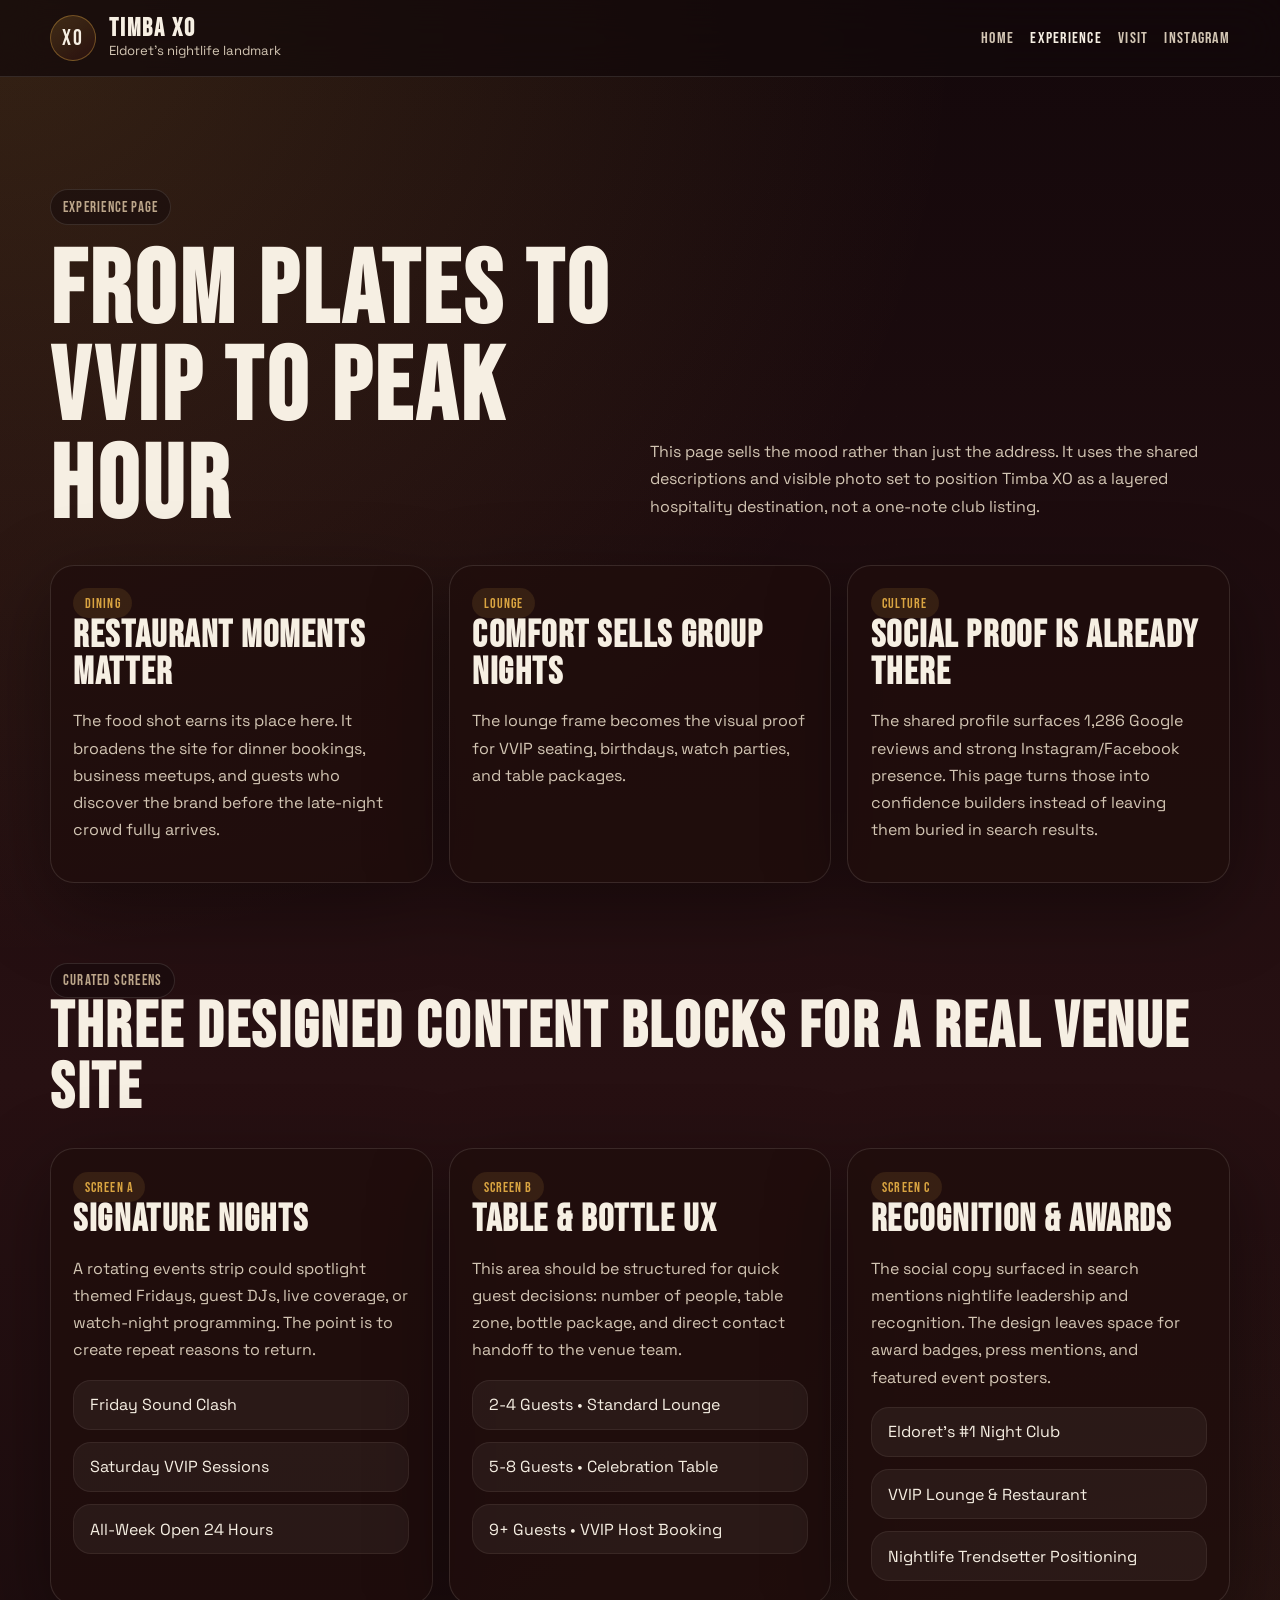
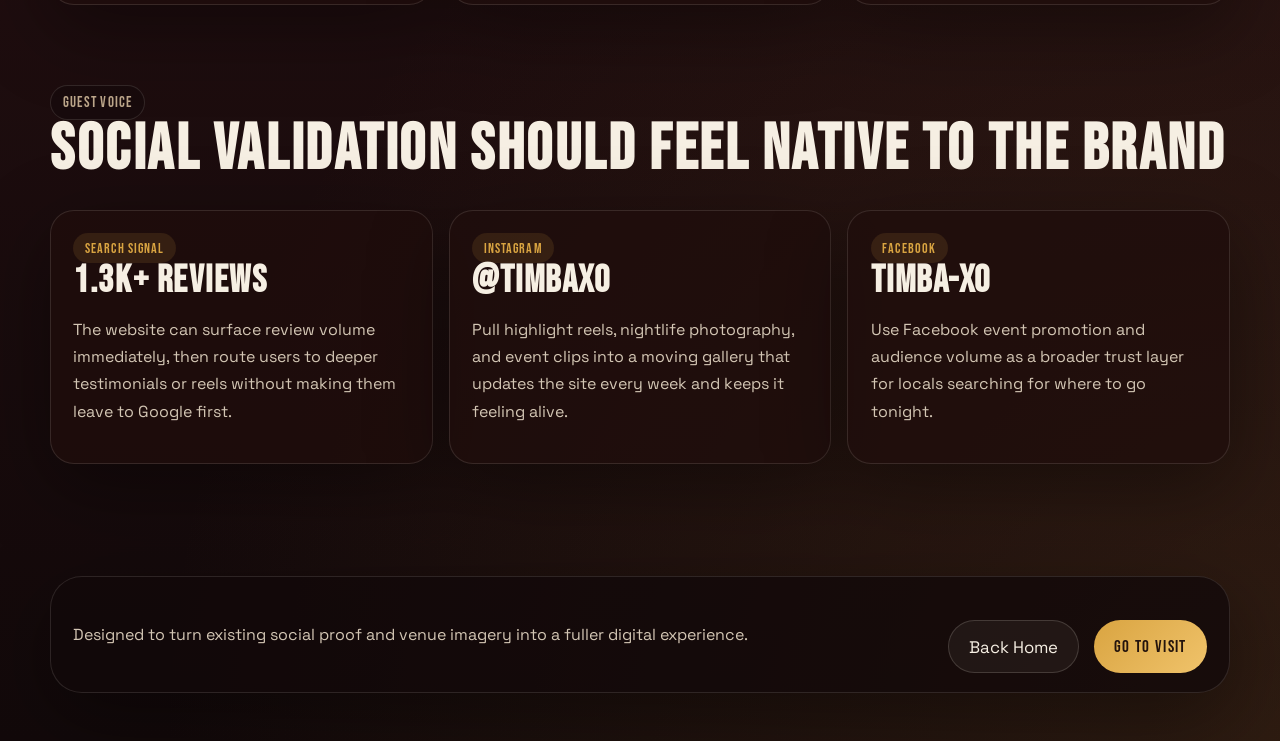
==== outputs/experience.html @ 7d4934d7 "Add Timba XO website concept" ====
<!DOCTYPE html>
<html lang="en">
  <head>
    <meta charset="UTF-8" />
    <meta name="viewport" content="width=device-width, initial-scale=1.0" />
    <title>Timba XO Experience | Lounge, Dining & Nightlife</title>
    <link rel="preconnect" href="https://fonts.googleapis.com" />
    <link rel="preconnect" href="https://fonts.gstatic.com" crossorigin />
    <link
      href="https://fonts.googleapis.com/css2?family=Bebas+Neue&family=Space+Grotesk:wght@400;500;700&display=swap"
      rel="stylesheet"
    />
    <link rel="stylesheet" href="./styles.css" />
  </head>
  <body>
    <div class="site-shell">
      <header class="topbar">
        <div class="topbar__inner">
          <a class="brand" href="./index.html">
            <div class="brand__crest">XO</div>
            <div class="brand__text">
              <strong>Timba XO</strong>
              <span>Eldoret's nightlife landmark</span>
            </div>
          </a>
          <button class="nav-toggle" aria-expanded="false" aria-label="Toggle navigation">Menu</button>
          <nav class="nav">
            <a href="./index.html">Home</a>
            <a href="./experience.html" aria-current="page">Experience</a>
            <a href="./visit.html">Visit</a>
            <a href="https://www.instagram.com/timbaxo/?hl=en" target="_blank" rel="noreferrer">Instagram</a>
          </nav>
        </div>
      </header>

      <main class="page">
        <section class="section">
          <div class="section-header reveal">
            <div>
              <div class="eyebrow">Experience Page</div>
              <h1>From Plates To VVIP To Peak Hour</h1>
            </div>
            <p class="section-copy">
              This page sells the mood rather than just the address. It uses the shared descriptions and visible photo set
              to position Timba XO as a layered hospitality destination, not a one-note club listing.
            </p>
          </div>

          <div class="story-grid">
            <article class="reveal">
              <span class="tag">Dining</span>
              <h3>Restaurant Moments Matter</h3>
              <p>
                The food shot earns its place here. It broadens the site for dinner bookings, business meetups, and
                guests who discover the brand before the late-night crowd fully arrives.
              </p>
            </article>
            <article class="reveal">
              <span class="tag">Lounge</span>
              <h3>Comfort Sells Group Nights</h3>
              <p>
                The lounge frame becomes the visual proof for VVIP seating, birthdays, watch parties, and table packages.
              </p>
            </article>
            <article class="reveal">
              <span class="tag">Culture</span>
              <h3>Social Proof Is Already There</h3>
              <p>
                The shared profile surfaces 1,286 Google reviews and strong Instagram/Facebook presence. This page turns
                those into confidence builders instead of leaving them buried in search results.
              </p>
            </article>
          </div>
        </section>

        <section class="section">
          <div class="section-header reveal">
            <div>
              <div class="eyebrow">Curated Screens</div>
              <h2>Three Designed Content Blocks For A Real Venue Site</h2>
            </div>
          </div>

          <div class="menu-grid">
            <article class="menu-card reveal">
              <span class="tag">Screen A</span>
              <h3>Signature Nights</h3>
              <p>
                A rotating events strip could spotlight themed Fridays, guest DJs, live coverage, or watch-night programming.
                The point is to create repeat reasons to return.
              </p>
              <div class="mini-list">
                <div>Friday Sound Clash</div>
                <div>Saturday VVIP Sessions</div>
                <div>All-Week Open 24 Hours</div>
              </div>
            </article>

            <article class="menu-card reveal">
              <span class="tag">Screen B</span>
              <h3>Table & Bottle UX</h3>
              <p>
                This area should be structured for quick guest decisions: number of people, table zone, bottle package,
                and direct contact handoff to the venue team.
              </p>
              <div class="mini-list">
                <div>2-4 Guests • Standard Lounge</div>
                <div>5-8 Guests • Celebration Table</div>
                <div>9+ Guests • VVIP Host Booking</div>
              </div>
            </article>

            <article class="menu-card reveal">
              <span class="tag">Screen C</span>
              <h3>Recognition & Awards</h3>
              <p>
                The social copy surfaced in search mentions nightlife leadership and recognition. The design leaves space
                for award badges, press mentions, and featured event posters.
              </p>
              <div class="mini-list">
                <div>Eldoret's #1 Night Club</div>
                <div>VVIP Lounge & Restaurant</div>
                <div>Nightlife Trendsetter Positioning</div>
              </div>
            </article>
          </div>
        </section>

        <section class="section">
          <div class="section-header reveal">
            <div>
              <div class="eyebrow">Guest Voice</div>
              <h2>Social Validation Should Feel Native To The Brand</h2>
            </div>
          </div>

          <div class="review-grid">
            <article class="review-card reveal">
              <span class="tag">Search Signal</span>
              <h3>1.3K+ Reviews</h3>
              <p>
                The website can surface review volume immediately, then route users to deeper testimonials or reels without
                making them leave to Google first.
              </p>
            </article>
            <article class="review-card reveal">
              <span class="tag">Instagram</span>
              <h3>@timbaxo</h3>
              <p>
                Pull highlight reels, nightlife photography, and event clips into a moving gallery that updates the site
                every week and keeps it feeling alive.
              </p>
            </article>
            <article class="review-card reveal">
              <span class="tag">Facebook</span>
              <h3>Timba-XO</h3>
              <p>
                Use Facebook event promotion and audience volume as a broader trust layer for locals searching for where to go tonight.
              </p>
            </article>
          </div>
        </section>
      </main>

      <footer class="footer">
        <p>Designed to turn existing social proof and venue imagery into a fuller digital experience.</p>
        <div class="button-row">
          <a class="ghost" href="./index.html">Back Home</a>
          <a class="cta" href="./visit.html">Go To Visit</a>
        </div>
      </footer>
    </div>
    <script src="./app.js"></script>
  </body>
</html>
---- outputs/styles.css ----
:root {
  --ink: #f6efe3;
  --muted: #d3c6b4;
  --sand: #bca68a;
  --amber: #d9a441;
  --bronze: #8f5d2a;
  --currant: #421814;
  --wine: #240f10;
  --night: #12090a;
  --panel: rgba(31, 13, 12, 0.78);
  --line: rgba(246, 239, 227, 0.12);
  --shadow: 0 24px 80px rgba(0, 0, 0, 0.38);
  --radius-xl: 32px;
  --radius-lg: 24px;
  --radius-md: 18px;
  --content: min(1180px, calc(100vw - 2.4rem));
}

* {
  box-sizing: border-box;
}

html {
  scroll-behavior: smooth;
}

body {
  margin: 0;
  min-height: 100vh;
  font-family: "Space Grotesk", "Segoe UI", sans-serif;
  color: var(--ink);
  background:
    radial-gradient(circle at top left, rgba(217, 164, 65, 0.16), transparent 36%),
    radial-gradient(circle at bottom right, rgba(143, 93, 42, 0.22), transparent 42%),
    linear-gradient(180deg, #14080b 0%, #271012 46%, #12090a 100%);
}

body::before {
  content: "";
  position: fixed;
  inset: 0;
  pointer-events: none;
  background:
    linear-gradient(rgba(255, 255, 255, 0.02) 1px, transparent 1px),
    linear-gradient(90deg, rgba(255, 255, 255, 0.02) 1px, transparent 1px);
  background-size: 32px 32px;
  mask-image: radial-gradient(circle at center, black 30%, transparent 84%);
  opacity: 0.34;
}

a {
  color: inherit;
  text-decoration: none;
}

img {
  display: block;
  max-width: 100%;
}

.site-shell {
  position: relative;
  isolation: isolate;
}

.topbar {
  position: sticky;
  top: 0;
  z-index: 40;
  backdrop-filter: blur(22px);
  background: rgba(18, 9, 10, 0.72);
  border-bottom: 1px solid var(--line);
}

.topbar__inner {
  width: var(--content);
  margin: 0 auto;
  display: flex;
  align-items: center;
  justify-content: space-between;
  gap: 1rem;
  padding: 0.95rem 0;
}

.brand {
  display: flex;
  align-items: center;
  gap: 0.8rem;
}

.brand__crest {
  width: 46px;
  height: 46px;
  border-radius: 50%;
  display: grid;
  place-items: center;
  border: 1px solid rgba(217, 164, 65, 0.4);
  background: linear-gradient(145deg, rgba(217, 164, 65, 0.2), rgba(66, 24, 20, 0.4));
  font-family: "Bebas Neue", sans-serif;
  font-size: 1.4rem;
  letter-spacing: 0.1em;
}

.brand__text strong,
.nav a,
.eyebrow,
.stat strong,
.pill,
.cta,
.tag,
.timeline__time {
  font-family: "Bebas Neue", sans-serif;
  letter-spacing: 0.08em;
}

.brand__text strong {
  display: block;
  font-size: 1.55rem;
  line-height: 1;
}

.brand__text span {
  display: block;
  color: var(--muted);
  font-size: 0.82rem;
}

.nav {
  display: flex;
  align-items: center;
  gap: 1rem;
}

.nav a {
  font-size: 1rem;
  color: var(--muted);
}

.nav a:hover,
.nav a[aria-current="page"] {
  color: var(--ink);
}

.nav-toggle {
  display: none;
}

.page {
  width: var(--content);
  margin: 0 auto;
  padding: 2rem 0 5rem;
}

.hero {
  display: grid;
  grid-template-columns: 1.25fr 0.75fr;
  gap: 1.5rem;
  min-height: calc(100vh - 90px);
  align-items: stretch;
}

.hero__lead,
.hero__side,
.panel,
.gallery-card,
.timeline,
.footer,
.contact-card,
.story-grid article,
.feature-card,
.menu-card,
.review-card,
.booking-card,
.faq-card {
  border: 1px solid var(--line);
  box-shadow: var(--shadow);
}

.hero__lead {
  position: relative;
  overflow: hidden;
  border-radius: var(--radius-xl);
  min-height: 720px;
  background:
    linear-gradient(180deg, rgba(18, 9, 10, 0.1), rgba(18, 9, 10, 0.85)),
    url("./assets/timba-hero.jpg") center/cover;
}

.hero__lead::after {
  content: "";
  position: absolute;
  inset: 0;
  background:
    radial-gradient(circle at top right, rgba(217, 164, 65, 0.34), transparent 30%),
    linear-gradient(180deg, transparent 15%, rgba(18, 9, 10, 0.8) 64%, #12090a 100%);
}

.hero__content {
  position: absolute;
  inset: auto 0 0 0;
  z-index: 1;
  padding: 2rem;
}

.eyebrow {
  display: inline-flex;
  gap: 0.6rem;
  align-items: center;
  padding: 0.45rem 0.75rem;
  border-radius: 999px;
  background: rgba(18, 9, 10, 0.5);
  border: 1px solid rgba(246, 239, 227, 0.12);
  color: var(--sand);
  font-size: 0.95rem;
}

h1,
h2,
h3 {
  margin: 0;
  font-family: "Bebas Neue", sans-serif;
  line-height: 0.95;
  letter-spacing: 0.04em;
}

h1 {
  margin-top: 1.2rem;
  font-size: clamp(4.2rem, 8vw, 8rem);
}

h2 {
  font-size: clamp(2.6rem, 5vw, 4.5rem);
}

h3 {
  font-size: clamp(1.7rem, 3.5vw, 2.4rem);
}

.hero__copy,
.section-copy,
.panel p,
.feature-card p,
.menu-card p,
.review-card p,
.contact-card p,
.faq-card p,
.story-grid p {
  color: var(--muted);
  line-height: 1.7;
  font-size: 1rem;
}

.hero__actions,
.button-row {
  display: flex;
  flex-wrap: wrap;
  gap: 0.9rem;
  margin-top: 1.5rem;
}

.cta,
.ghost {
  display: inline-flex;
  align-items: center;
  justify-content: center;
  min-height: 52px;
  padding: 0.9rem 1.25rem;
  border-radius: 999px;
  font-size: 1.05rem;
  transition: transform 160ms ease, background 160ms ease, color 160ms ease;
}

.cta {
  background: linear-gradient(135deg, var(--amber), #f0c36b);
  color: #24140d;
}

.ghost {
  border: 1px solid rgba(246, 239, 227, 0.16);
  background: rgba(246, 239, 227, 0.05);
}

.cta:hover,
.ghost:hover,
.nav a:hover {
  transform: translateY(-2px);
}

.hero__meta {
  margin-top: 1.6rem;
  display: grid;
  grid-template-columns: repeat(3, minmax(0, 1fr));
  gap: 0.85rem;
}

.stat {
  padding: 1rem;
  border-radius: var(--radius-md);
  background: rgba(18, 9, 10, 0.5);
  border: 1px solid rgba(246, 239, 227, 0.1);
}

.stat strong {
  display: block;
  font-size: 1.8rem;
  color: var(--amber);
}

.stat span {
  display: block;
  color: var(--muted);
}

.hero__side {
  display: grid;
  gap: 1.2rem;
}

.panel,
.contact-card,
.booking-card,
.faq-card,
.feature-card,
.review-card,
.menu-card,
.story-grid article {
  border-radius: var(--radius-lg);
  background: var(--panel);
  padding: 1.4rem;
}

.panel--image {
  overflow: hidden;
  padding: 0;
  min-height: 340px;
}

.panel--image img {
  width: 100%;
  height: 100%;
  object-fit: cover;
}

.pills {
  display: flex;
  flex-wrap: wrap;
  gap: 0.7rem;
  margin-top: 1rem;
}

.pill,
.tag {
  display: inline-flex;
  align-items: center;
  justify-content: center;
  padding: 0.42rem 0.72rem;
  border-radius: 999px;
  font-size: 0.88rem;
}

.pill {
  color: var(--ink);
  background: rgba(246, 239, 227, 0.08);
  border: 1px solid rgba(246, 239, 227, 0.08);
}

.tag {
  color: var(--amber);
  background: rgba(217, 164, 65, 0.12);
}

.section {
  padding-top: 5rem;
}

.section-header {
  display: flex;
  align-items: end;
  justify-content: space-between;
  gap: 1.5rem;
  margin-bottom: 1.8rem;
}

.section-copy {
  max-width: 580px;
}

.gallery-grid {
  display: grid;
  grid-template-columns: 1.1fr 0.9fr 0.9fr;
  gap: 1rem;
}

.gallery-card {
  border-radius: var(--radius-xl);
  overflow: hidden;
  min-height: 260px;
  position: relative;
  background: #180b0d;
}

.gallery-card img {
  width: 100%;
  height: 100%;
  object-fit: cover;
  filter: saturate(1.05);
}

.gallery-card__caption {
  position: absolute;
  inset: auto 0 0 0;
  padding: 1rem 1.1rem;
  background: linear-gradient(180deg, transparent, rgba(18, 9, 10, 0.95));
}

.feature-grid,
.menu-grid,
.review-grid,
.contact-grid {
  display: grid;
  gap: 1rem;
}

.feature-grid {
  grid-template-columns: repeat(3, minmax(0, 1fr));
}

.menu-grid {
  grid-template-columns: repeat(3, minmax(0, 1fr));
}

.review-grid {
  grid-template-columns: repeat(3, minmax(0, 1fr));
}

.contact-grid {
  grid-template-columns: 0.92fr 1.08fr;
}

.story-grid {
  display: grid;
  grid-template-columns: repeat(3, minmax(0, 1fr));
  gap: 1rem;
}

.timeline {
  margin-top: 1.2rem;
  border-radius: var(--radius-xl);
  background:
    linear-gradient(135deg, rgba(66, 24, 20, 0.92), rgba(18, 9, 10, 0.92)),
    url("./assets/timba-floor.jpg") center/cover;
  overflow: hidden;
}

.timeline__overlay {
  background: linear-gradient(90deg, rgba(18, 9, 10, 0.92), rgba(18, 9, 10, 0.56));
  padding: 1.6rem;
}

.timeline__items {
  display: grid;
  grid-template-columns: repeat(4, minmax(0, 1fr));
  gap: 1rem;
  margin-top: 1.4rem;
}

.timeline__item {
  padding: 1rem;
  border-radius: var(--radius-md);
  background: rgba(246, 239, 227, 0.06);
  border: 1px solid rgba(246, 239, 227, 0.08);
}

.timeline__time {
  color: var(--amber);
  font-size: 1.1rem;
}

.mini-list {
  display: grid;
  gap: 0.75rem;
  margin-top: 1rem;
}

.mini-list div {
  padding: 0.85rem 1rem;
  border-radius: var(--radius-md);
  background: rgba(246, 239, 227, 0.05);
  border: 1px solid rgba(246, 239, 227, 0.07);
}

.contact-card strong,
.booking-card strong,
.faq-card strong {
  display: block;
  margin-bottom: 0.25rem;
  font-size: 1.06rem;
}

.booking-form {
  display: grid;
  grid-template-columns: repeat(2, minmax(0, 1fr));
  gap: 0.9rem;
  margin-top: 1rem;
}

.booking-form label {
  display: grid;
  gap: 0.45rem;
  color: var(--muted);
  font-size: 0.92rem;
}

.booking-form input,
.booking-form select,
.booking-form textarea {
  width: 100%;
  border: 1px solid rgba(246, 239, 227, 0.12);
  border-radius: 16px;
  padding: 0.9rem 1rem;
  color: var(--ink);
  background: rgba(246, 239, 227, 0.05);
  font: inherit;
}

.booking-form textarea,
.booking-form .field--wide {
  grid-column: 1 / -1;
}

.footer {
  width: var(--content);
  margin: 2rem auto 3rem;
  padding: 1.2rem 1.4rem;
  border-radius: var(--radius-xl);
  background: rgba(18, 9, 10, 0.76);
  display: flex;
  align-items: center;
  justify-content: space-between;
  gap: 1rem;
  flex-wrap: wrap;
}

.footer p {
  margin: 0;
  color: var(--muted);
}

.reveal {
  opacity: 0;
  transform: translateY(20px);
  transition: opacity 600ms ease, transform 600ms ease;
}

.reveal.is-visible {
  opacity: 1;
  transform: translateY(0);
}

@media (max-width: 980px) {
  .hero,
  .feature-grid,
  .menu-grid,
  .review-grid,
  .story-grid,
  .contact-grid,
  .gallery-grid,
  .timeline__items {
    grid-template-columns: 1fr;
  }

  .hero__lead {
    min-height: 620px;
  }

  .section-header {
    align-items: start;
    flex-direction: column;
  }

  .booking-form {
    grid-template-columns: 1fr;
  }
}

@media (max-width: 760px) {
  .topbar__inner {
    padding: 0.85rem 0;
  }

  .nav-toggle {
    display: inline-flex;
    border: 1px solid var(--line);
    background: rgba(246, 239, 227, 0.05);
    color: var(--ink);
    border-radius: 999px;
    padding: 0.72rem 0.95rem;
    font: inherit;
  }

  .nav {
    position: absolute;
    top: calc(100% + 0.6rem);
    right: 1rem;
    left: 1rem;
    display: none;
    padding: 1rem;
    border-radius: 20px;
    background: rgba(18, 9, 10, 0.95);
    border: 1px solid var(--line);
    flex-direction: column;
    align-items: start;
  }

  .nav.is-open {
    display: flex;
  }

  h1 {
    font-size: clamp(3.4rem, 18vw, 5.4rem);
  }

  .hero__meta {
    grid-template-columns: 1fr;
  }

  .page {
    padding-top: 1.2rem;
  }

  .hero__content {
    padding: 1.25rem;
  }
}
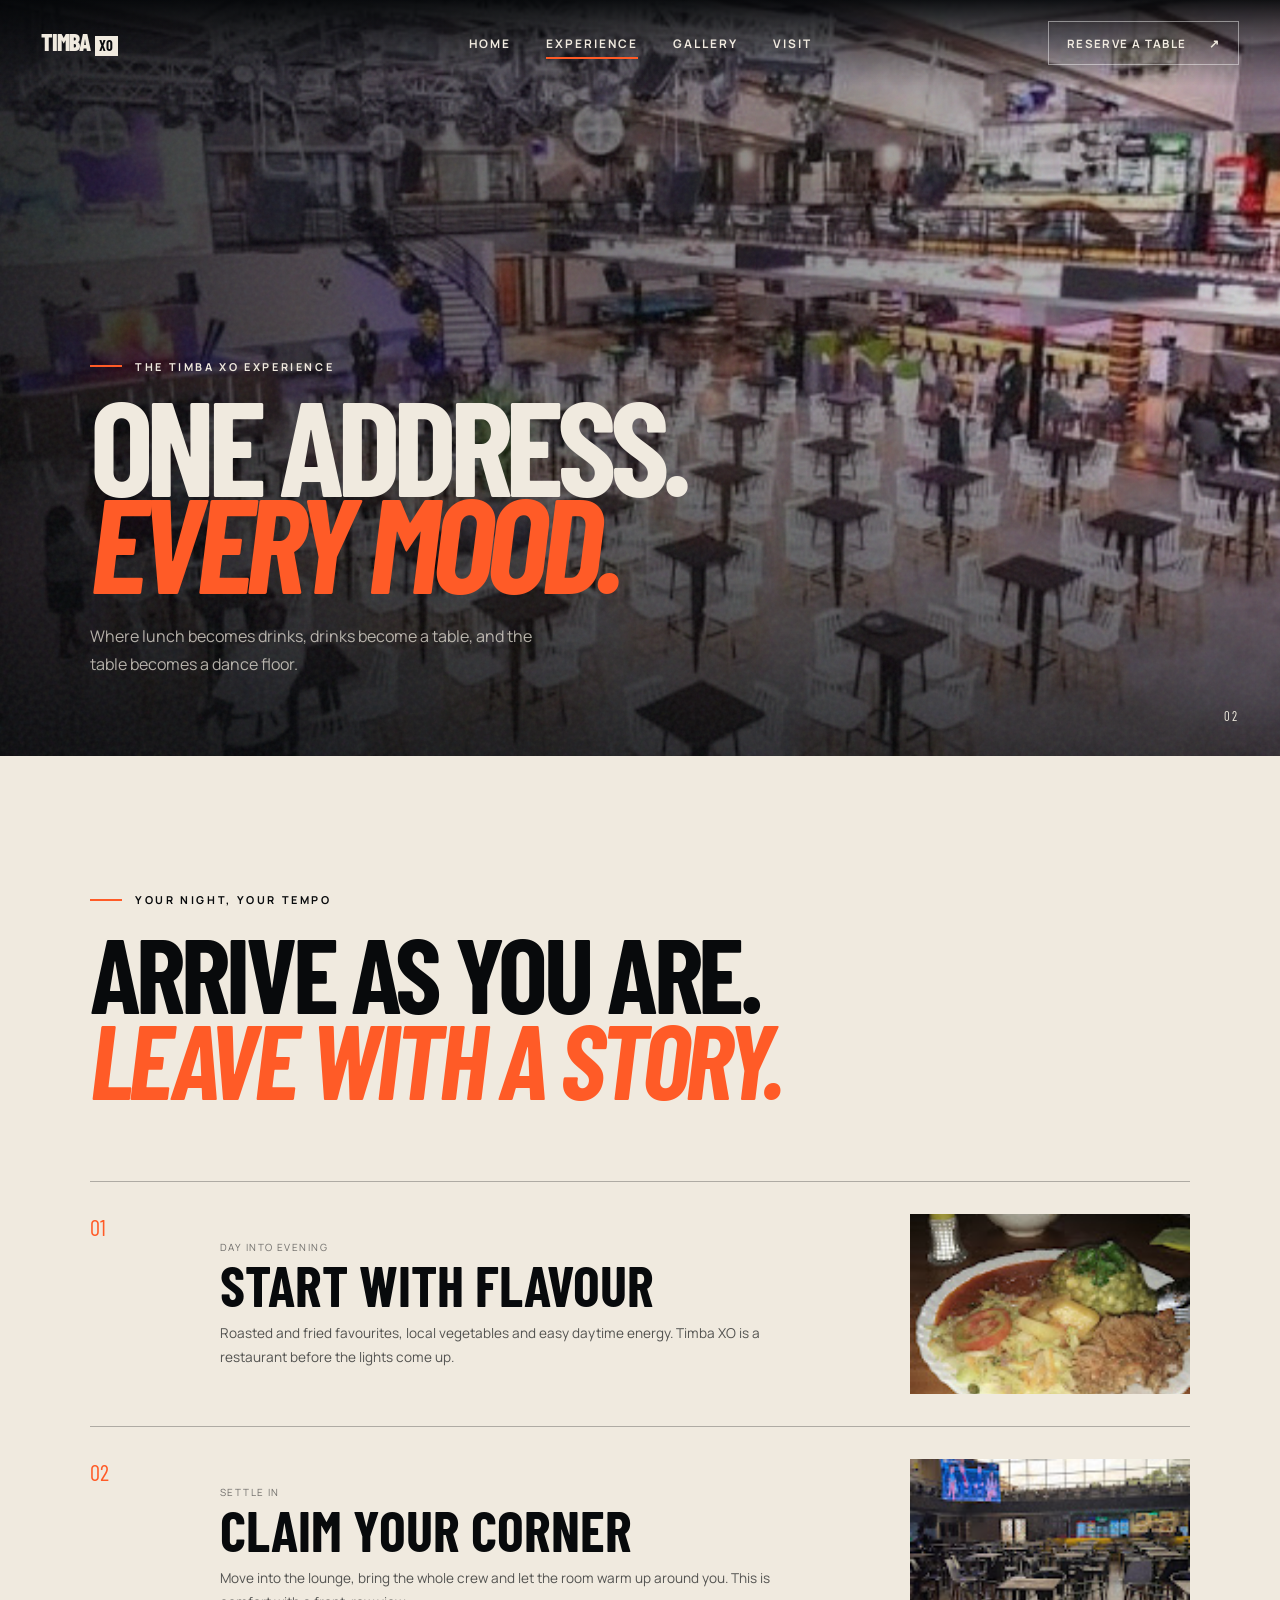
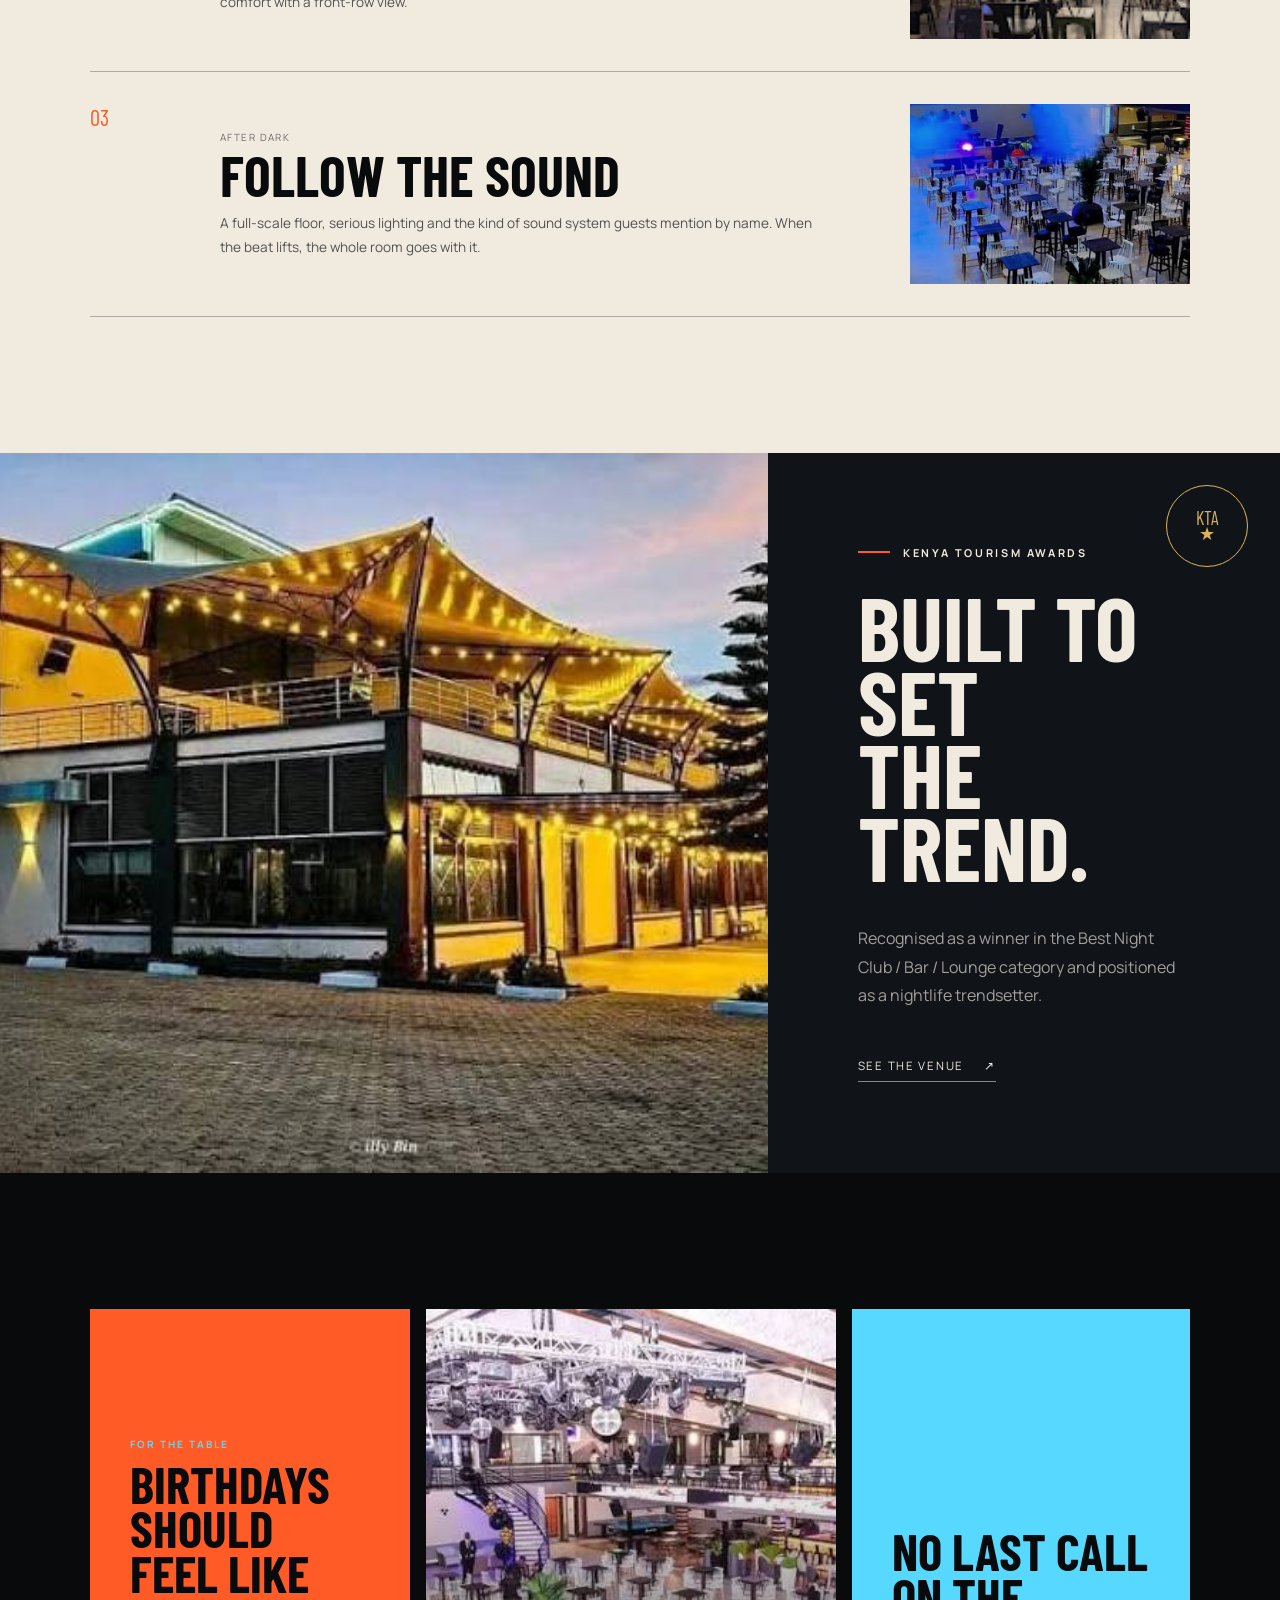
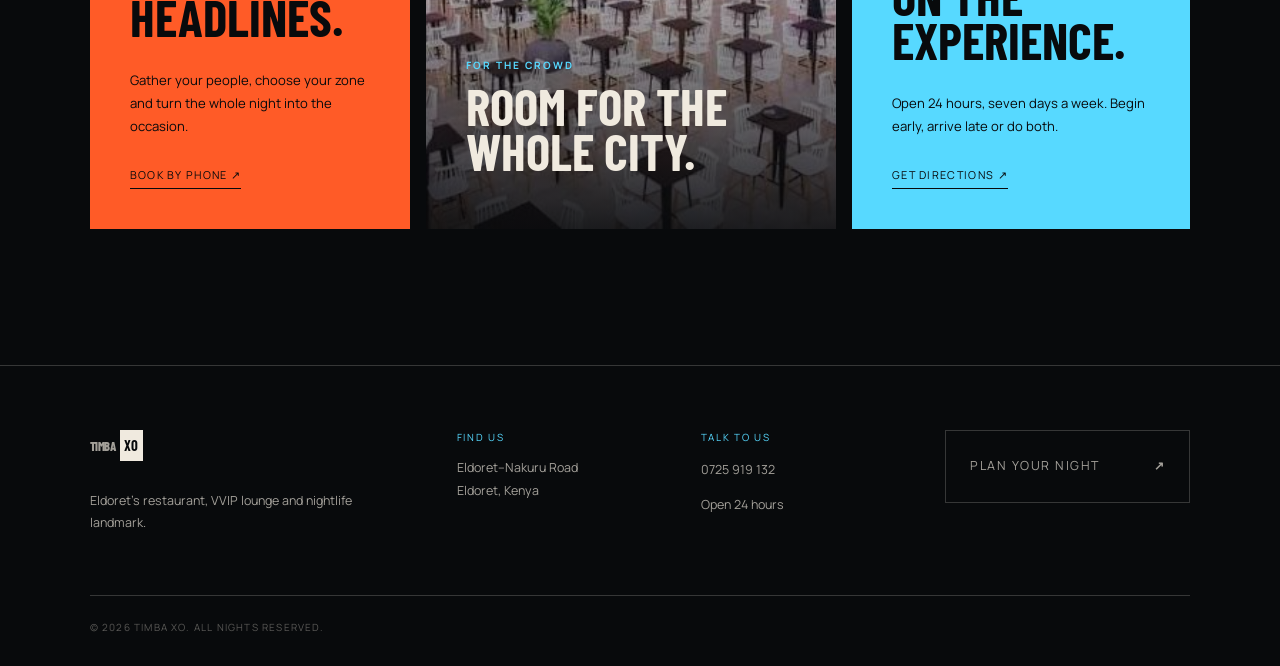
==== commit dc33f5ee: "Redesign Timba XO website" ====
--- a/outputs/experience.html
+++ b/outputs/experience.html
@@ -1,175 +1,50 @@
-<!DOCTYPE html>
+<!doctype html>
 <html lang="en">
-  <head>
-    <meta charset="UTF-8" />
-    <meta name="viewport" content="width=device-width, initial-scale=1.0" />
-    <title>Timba XO Experience | Lounge, Dining & Nightlife</title>
-    <link rel="preconnect" href="https://fonts.googleapis.com" />
-    <link rel="preconnect" href="https://fonts.gstatic.com" crossorigin />
-    <link
-      href="https://fonts.googleapis.com/css2?family=Bebas+Neue&family=Space+Grotesk:wght@400;500;700&display=swap"
-      rel="stylesheet"
-    />
-    <link rel="stylesheet" href="./styles.css" />
-  </head>
-  <body>
-    <div class="site-shell">
-      <header class="topbar">
-        <div class="topbar__inner">
-          <a class="brand" href="./index.html">
-            <div class="brand__crest">XO</div>
-            <div class="brand__text">
-              <strong>Timba XO</strong>
-              <span>Eldoret's nightlife landmark</span>
-            </div>
-          </a>
-          <button class="nav-toggle" aria-expanded="false" aria-label="Toggle navigation">Menu</button>
-          <nav class="nav">
-            <a href="./index.html">Home</a>
-            <a href="./experience.html" aria-current="page">Experience</a>
-            <a href="./visit.html">Visit</a>
-            <a href="https://www.instagram.com/timbaxo/?hl=en" target="_blank" rel="noreferrer">Instagram</a>
-          </nav>
-        </div>
-      </header>
+<head>
+  <meta charset="utf-8"><meta name="viewport" content="width=device-width, initial-scale=1">
+  <meta name="description" content="Discover the dining, lounge and nightlife experience at Timba XO Eldoret.">
+  <title>The Experience | Timba XO</title>
+  <link rel="preconnect" href="https://fonts.googleapis.com"><link rel="preconnect" href="https://fonts.gstatic.com" crossorigin>
+  <link href="https://fonts.googleapis.com/css2?family=Barlow+Condensed:ital,wght@0,600;0,700;0,800;1,700&family=Manrope:wght@400;500;600;700&display=swap" rel="stylesheet">
+  <link rel="stylesheet" href="./styles.css">
+</head>
+<body>
+  <header class="site-header">
+    <a class="logo" href="./index.html" aria-label="Timba XO home"><span>TIMBA</span><b>XO</b></a>
+    <button class="menu-toggle" aria-expanded="false" aria-controls="site-nav">Menu</button>
+    <nav id="site-nav" class="site-nav"><a href="./index.html">Home</a><a class="active" href="./experience.html">Experience</a><a href="./gallery.html">Gallery</a><a href="./visit.html">Visit</a></nav>
+    <a class="header-cta" href="tel:+254725919132">Reserve a table <span>↗</span></a>
+  </header>
+  <main>
+    <section class="inner-hero experience-hero">
+      <div class="inner-hero__media"></div><div class="grain"></div>
+      <div class="inner-hero__content reveal"><p class="kicker"><span></span> The Timba XO experience</p><h1>One address.<br><em>Every mood.</em></h1><p>Where lunch becomes drinks, drinks become a table, and the table becomes a dance floor.</p></div>
+      <div class="page-number">02</div>
+    </section>
 
-      <main class="page">
-        <section class="section">
-          <div class="section-header reveal">
-            <div>
-              <div class="eyebrow">Experience Page</div>
-              <h1>From Plates To VVIP To Peak Hour</h1>
-            </div>
-            <p class="section-copy">
-              This page sells the mood rather than just the address. It uses the shared descriptions and visible photo set
-              to position Timba XO as a layered hospitality destination, not a one-note club listing.
-            </p>
-          </div>
+    <section class="journey section-pad">
+      <div class="journey__intro reveal"><p class="kicker dark"><span></span> Your night, your tempo</p><h2>Arrive as you are.<br><em>Leave with a story.</em></h2></div>
+      <div class="journey__steps">
+        <article class="journey-step reveal"><span>01</span><div><p>Day into evening</p><h3>Start with flavour</h3><p>Roasted and fried favourites, local vegetables and easy daytime energy. Timba XO is a restaurant before the lights come up.</p></div><img src="./assets/timba-crowd.jpg" alt="A plated dish at Timba XO" loading="lazy"></article>
+        <article class="journey-step reveal"><span>02</span><div><p>Settle in</p><h3>Claim your corner</h3><p>Move into the lounge, bring the whole crew and let the room warm up around you. This is comfort with a front-row view.</p></div><img src="./assets/timba-lounge.jpg" alt="Lounge seating at Timba XO" loading="lazy"></article>
+        <article class="journey-step reveal"><span>03</span><div><p>After dark</p><h3>Follow the sound</h3><p>A full-scale floor, serious lighting and the kind of sound system guests mention by name. When the beat lifts, the whole room goes with it.</p></div><img src="./assets/gallery-06.jpg" alt="Blue lights over the Timba XO floor" loading="lazy"></article>
+      </div>
+    </section>
 
-          <div class="story-grid">
-            <article class="reveal">
-              <span class="tag">Dining</span>
-              <h3>Restaurant Moments Matter</h3>
-              <p>
-                The food shot earns its place here. It broadens the site for dinner bookings, business meetups, and
-                guests who discover the brand before the late-night crowd fully arrives.
-              </p>
-            </article>
-            <article class="reveal">
-              <span class="tag">Lounge</span>
-              <h3>Comfort Sells Group Nights</h3>
-              <p>
-                The lounge frame becomes the visual proof for VVIP seating, birthdays, watch parties, and table packages.
-              </p>
-            </article>
-            <article class="reveal">
-              <span class="tag">Culture</span>
-              <h3>Social Proof Is Already There</h3>
-              <p>
-                The shared profile surfaces 1,286 Google reviews and strong Instagram/Facebook presence. This page turns
-                those into confidence builders instead of leaving them buried in search results.
-              </p>
-            </article>
-          </div>
-        </section>
+    <section class="award-banner">
+      <div class="award-banner__media"><img src="./assets/gallery-02.jpg" alt="The illuminated exterior of Timba XO" loading="lazy"></div>
+      <div class="award-banner__copy reveal"><span class="award-mark">KTA<br>★</span><p class="kicker"><span></span> Kenya Tourism Awards</p><h2>Built to set<br>the trend.</h2><p>Recognised as a winner in the Best Night Club / Bar / Lounge category and positioned as a nightlife trendsetter.</p><a class="text-link" href="./gallery.html">See the venue <span>↗</span></a></div>
+    </section>
 
-        <section class="section">
-          <div class="section-header reveal">
-            <div>
-              <div class="eyebrow">Curated Screens</div>
-              <h2>Three Designed Content Blocks For A Real Venue Site</h2>
-            </div>
-          </div>
-
-          <div class="menu-grid">
-            <article class="menu-card reveal">
-              <span class="tag">Screen A</span>
-              <h3>Signature Nights</h3>
-              <p>
-                A rotating events strip could spotlight themed Fridays, guest DJs, live coverage, or watch-night programming.
-                The point is to create repeat reasons to return.
-              </p>
-              <div class="mini-list">
-                <div>Friday Sound Clash</div>
-                <div>Saturday VVIP Sessions</div>
-                <div>All-Week Open 24 Hours</div>
-              </div>
-            </article>
-
-            <article class="menu-card reveal">
-              <span class="tag">Screen B</span>
-              <h3>Table & Bottle UX</h3>
-              <p>
-                This area should be structured for quick guest decisions: number of people, table zone, bottle package,
-                and direct contact handoff to the venue team.
-              </p>
-              <div class="mini-list">
-                <div>2-4 Guests • Standard Lounge</div>
-                <div>5-8 Guests • Celebration Table</div>
-                <div>9+ Guests • VVIP Host Booking</div>
-              </div>
-            </article>
-
-            <article class="menu-card reveal">
-              <span class="tag">Screen C</span>
-              <h3>Recognition & Awards</h3>
-              <p>
-                The social copy surfaced in search mentions nightlife leadership and recognition. The design leaves space
-                for award badges, press mentions, and featured event posters.
-              </p>
-              <div class="mini-list">
-                <div>Eldoret's #1 Night Club</div>
-                <div>VVIP Lounge & Restaurant</div>
-                <div>Nightlife Trendsetter Positioning</div>
-              </div>
-            </article>
-          </div>
-        </section>
-
-        <section class="section">
-          <div class="section-header reveal">
-            <div>
-              <div class="eyebrow">Guest Voice</div>
-              <h2>Social Validation Should Feel Native To The Brand</h2>
-            </div>
-          </div>
-
-          <div class="review-grid">
-            <article class="review-card reveal">
-              <span class="tag">Search Signal</span>
-              <h3>1.3K+ Reviews</h3>
-              <p>
-                The website can surface review volume immediately, then route users to deeper testimonials or reels without
-                making them leave to Google first.
-              </p>
-            </article>
-            <article class="review-card reveal">
-              <span class="tag">Instagram</span>
-              <h3>@timbaxo</h3>
-              <p>
-                Pull highlight reels, nightlife photography, and event clips into a moving gallery that updates the site
-                every week and keeps it feeling alive.
-              </p>
-            </article>
-            <article class="review-card reveal">
-              <span class="tag">Facebook</span>
-              <h3>Timba-XO</h3>
-              <p>
-                Use Facebook event promotion and audience volume as a broader trust layer for locals searching for where to go tonight.
-              </p>
-            </article>
-          </div>
-        </section>
-      </main>
-
-      <footer class="footer">
-        <p>Designed to turn existing social proof and venue imagery into a fuller digital experience.</p>
-        <div class="button-row">
-          <a class="ghost" href="./index.html">Back Home</a>
-          <a class="cta" href="./visit.html">Go To Visit</a>
-        </div>
-      </footer>
-    </div>
-    <script src="./app.js"></script>
-  </body>
+    <section class="experience-grid section-pad">
+      <article class="experience-tile experience-tile--orange reveal"><span>For the table</span><h3>Birthdays should feel like headlines.</h3><p>Gather your people, choose your zone and turn the whole night into the occasion.</p><a href="tel:+254725919132">Book by phone ↗</a></article>
+      <article class="experience-tile experience-tile--image reveal"><img src="./assets/gallery-04.jpg" alt="Timba XO event-ready main floor" loading="lazy"><div><span>For the crowd</span><h3>Room for the whole city.</h3></div></article>
+      <article class="experience-tile experience-tile--blue reveal"><span>For every hour</span><h3>No last call on the experience.</h3><p>Open 24 hours, seven days a week. Begin early, arrive late or do both.</p><a href="./visit.html">Get directions ↗</a></article>
+    </section>
+  </main>
+  <footer class="site-footer">
+    <div><a class="logo logo--footer" href="./index.html"><span>TIMBA</span><b>XO</b></a><p>Eldoret’s restaurant, VVIP lounge and nightlife landmark.</p></div><div><span>Find us</span><p>Eldoret–Nakuru Road<br>Eldoret, Kenya</p></div><div><span>Talk to us</span><a href="tel:+254725919132">0725 919 132</a><p>Open 24 hours</p></div><a class="footer-action" href="./visit.html">Plan your night <b>↗</b></a><small>© <span data-year></span> Timba XO. All nights reserved.</small>
+  </footer>
+  <script src="./app.js"></script>
+</body>
 </html>
--- a/outputs/styles.css
+++ b/outputs/styles.css
@@ -1,634 +1,293 @@
 :root {
-  --ink: #f6efe3;
-  --muted: #d3c6b4;
-  --sand: #bca68a;
-  --amber: #d9a441;
-  --bronze: #8f5d2a;
-  --currant: #421814;
-  --wine: #240f10;
-  --night: #12090a;
-  --panel: rgba(31, 13, 12, 0.78);
-  --line: rgba(246, 239, 227, 0.12);
-  --shadow: 0 24px 80px rgba(0, 0, 0, 0.38);
-  --radius-xl: 32px;
-  --radius-lg: 24px;
-  --radius-md: 18px;
-  --content: min(1180px, calc(100vw - 2.4rem));
-}
-
-* {
-  box-sizing: border-box;
-}
-
-html {
-  scroll-behavior: smooth;
-}
-
-body {
-  margin: 0;
-  min-height: 100vh;
-  font-family: "Space Grotesk", "Segoe UI", sans-serif;
-  color: var(--ink);
-  background:
-    radial-gradient(circle at top left, rgba(217, 164, 65, 0.16), transparent 36%),
-    radial-gradient(circle at bottom right, rgba(143, 93, 42, 0.22), transparent 42%),
-    linear-gradient(180deg, #14080b 0%, #271012 46%, #12090a 100%);
-}
-
-body::before {
-  content: "";
-  position: fixed;
-  inset: 0;
-  pointer-events: none;
-  background:
-    linear-gradient(rgba(255, 255, 255, 0.02) 1px, transparent 1px),
-    linear-gradient(90deg, rgba(255, 255, 255, 0.02) 1px, transparent 1px);
-  background-size: 32px 32px;
-  mask-image: radial-gradient(circle at center, black 30%, transparent 84%);
-  opacity: 0.34;
-}
-
-a {
-  color: inherit;
-  text-decoration: none;
-}
-
-img {
-  display: block;
-  max-width: 100%;
-}
-
-.site-shell {
-  position: relative;
-  isolation: isolate;
-}
-
-.topbar {
-  position: sticky;
-  top: 0;
-  z-index: 40;
-  backdrop-filter: blur(22px);
-  background: rgba(18, 9, 10, 0.72);
-  border-bottom: 1px solid var(--line);
-}
-
-.topbar__inner {
-  width: var(--content);
-  margin: 0 auto;
-  display: flex;
-  align-items: center;
-  justify-content: space-between;
-  gap: 1rem;
-  padding: 0.95rem 0;
-}
-
-.brand {
-  display: flex;
-  align-items: center;
-  gap: 0.8rem;
-}
-
-.brand__crest {
-  width: 46px;
-  height: 46px;
-  border-radius: 50%;
-  display: grid;
-  place-items: center;
-  border: 1px solid rgba(217, 164, 65, 0.4);
-  background: linear-gradient(145deg, rgba(217, 164, 65, 0.2), rgba(66, 24, 20, 0.4));
-  font-family: "Bebas Neue", sans-serif;
-  font-size: 1.4rem;
-  letter-spacing: 0.1em;
-}
-
-.brand__text strong,
-.nav a,
-.eyebrow,
-.stat strong,
-.pill,
-.cta,
-.tag,
-.timeline__time {
-  font-family: "Bebas Neue", sans-serif;
-  letter-spacing: 0.08em;
-}
-
-.brand__text strong {
-  display: block;
-  font-size: 1.55rem;
-  line-height: 1;
-}
-
-.brand__text span {
-  display: block;
-  color: var(--muted);
-  font-size: 0.82rem;
-}
-
-.nav {
-  display: flex;
-  align-items: center;
-  gap: 1rem;
-}
-
-.nav a {
-  font-size: 1rem;
-  color: var(--muted);
-}
-
-.nav a:hover,
-.nav a[aria-current="page"] {
-  color: var(--ink);
-}
-
-.nav-toggle {
-  display: none;
-}
-
-.page {
-  width: var(--content);
-  margin: 0 auto;
-  padding: 2rem 0 5rem;
-}
-
-.hero {
-  display: grid;
-  grid-template-columns: 1.25fr 0.75fr;
-  gap: 1.5rem;
-  min-height: calc(100vh - 90px);
-  align-items: stretch;
-}
-
-.hero__lead,
-.hero__side,
-.panel,
-.gallery-card,
-.timeline,
-.footer,
-.contact-card,
-.story-grid article,
-.feature-card,
-.menu-card,
-.review-card,
-.booking-card,
-.faq-card {
-  border: 1px solid var(--line);
-  box-shadow: var(--shadow);
-}
-
-.hero__lead {
-  position: relative;
-  overflow: hidden;
-  border-radius: var(--radius-xl);
-  min-height: 720px;
-  background:
-    linear-gradient(180deg, rgba(18, 9, 10, 0.1), rgba(18, 9, 10, 0.85)),
-    url("./assets/timba-hero.jpg") center/cover;
-}
-
-.hero__lead::after {
-  content: "";
-  position: absolute;
-  inset: 0;
-  background:
-    radial-gradient(circle at top right, rgba(217, 164, 65, 0.34), transparent 30%),
-    linear-gradient(180deg, transparent 15%, rgba(18, 9, 10, 0.8) 64%, #12090a 100%);
-}
-
-.hero__content {
-  position: absolute;
-  inset: auto 0 0 0;
-  z-index: 1;
-  padding: 2rem;
-}
-
-.eyebrow {
-  display: inline-flex;
-  gap: 0.6rem;
-  align-items: center;
-  padding: 0.45rem 0.75rem;
-  border-radius: 999px;
-  background: rgba(18, 9, 10, 0.5);
-  border: 1px solid rgba(246, 239, 227, 0.12);
-  color: var(--sand);
-  font-size: 0.95rem;
-}
-
-h1,
-h2,
-h3 {
-  margin: 0;
-  font-family: "Bebas Neue", sans-serif;
-  line-height: 0.95;
-  letter-spacing: 0.04em;
-}
-
-h1 {
-  margin-top: 1.2rem;
-  font-size: clamp(4.2rem, 8vw, 8rem);
-}
-
-h2 {
-  font-size: clamp(2.6rem, 5vw, 4.5rem);
-}
-
-h3 {
-  font-size: clamp(1.7rem, 3.5vw, 2.4rem);
-}
-
-.hero__copy,
-.section-copy,
-.panel p,
-.feature-card p,
-.menu-card p,
-.review-card p,
-.contact-card p,
-.faq-card p,
-.story-grid p {
-  color: var(--muted);
-  line-height: 1.7;
-  font-size: 1rem;
-}
-
-.hero__actions,
-.button-row {
-  display: flex;
-  flex-wrap: wrap;
-  gap: 0.9rem;
-  margin-top: 1.5rem;
-}
-
-.cta,
-.ghost {
-  display: inline-flex;
-  align-items: center;
-  justify-content: center;
-  min-height: 52px;
-  padding: 0.9rem 1.25rem;
-  border-radius: 999px;
-  font-size: 1.05rem;
-  transition: transform 160ms ease, background 160ms ease, color 160ms ease;
-}
-
-.cta {
-  background: linear-gradient(135deg, var(--amber), #f0c36b);
-  color: #24140d;
-}
-
-.ghost {
-  border: 1px solid rgba(246, 239, 227, 0.16);
-  background: rgba(246, 239, 227, 0.05);
-}
-
-.cta:hover,
-.ghost:hover,
-.nav a:hover {
-  transform: translateY(-2px);
-}
-
-.hero__meta {
-  margin-top: 1.6rem;
-  display: grid;
-  grid-template-columns: repeat(3, minmax(0, 1fr));
-  gap: 0.85rem;
-}
-
-.stat {
-  padding: 1rem;
-  border-radius: var(--radius-md);
-  background: rgba(18, 9, 10, 0.5);
-  border: 1px solid rgba(246, 239, 227, 0.1);
-}
-
-.stat strong {
-  display: block;
-  font-size: 1.8rem;
-  color: var(--amber);
-}
-
-.stat span {
-  display: block;
-  color: var(--muted);
-}
-
-.hero__side {
-  display: grid;
-  gap: 1.2rem;
-}
-
-.panel,
-.contact-card,
-.booking-card,
-.faq-card,
-.feature-card,
-.review-card,
-.menu-card,
-.story-grid article {
-  border-radius: var(--radius-lg);
-  background: var(--panel);
-  padding: 1.4rem;
-}
-
-.panel--image {
-  overflow: hidden;
-  padding: 0;
-  min-height: 340px;
-}
-
-.panel--image img {
-  width: 100%;
-  height: 100%;
-  object-fit: cover;
-}
-
-.pills {
-  display: flex;
-  flex-wrap: wrap;
-  gap: 0.7rem;
-  margin-top: 1rem;
-}
-
-.pill,
-.tag {
-  display: inline-flex;
-  align-items: center;
-  justify-content: center;
-  padding: 0.42rem 0.72rem;
-  border-radius: 999px;
-  font-size: 0.88rem;
-}
-
-.pill {
-  color: var(--ink);
-  background: rgba(246, 239, 227, 0.08);
-  border: 1px solid rgba(246, 239, 227, 0.08);
-}
-
-.tag {
-  color: var(--amber);
-  background: rgba(217, 164, 65, 0.12);
-}
-
-.section {
-  padding-top: 5rem;
-}
-
-.section-header {
-  display: flex;
-  align-items: end;
-  justify-content: space-between;
-  gap: 1.5rem;
-  margin-bottom: 1.8rem;
-}
-
-.section-copy {
-  max-width: 580px;
-}
-
-.gallery-grid {
-  display: grid;
-  grid-template-columns: 1.1fr 0.9fr 0.9fr;
-  gap: 1rem;
-}
-
-.gallery-card {
-  border-radius: var(--radius-xl);
-  overflow: hidden;
-  min-height: 260px;
-  position: relative;
-  background: #180b0d;
-}
-
-.gallery-card img {
-  width: 100%;
-  height: 100%;
-  object-fit: cover;
-  filter: saturate(1.05);
-}
-
-.gallery-card__caption {
-  position: absolute;
-  inset: auto 0 0 0;
-  padding: 1rem 1.1rem;
-  background: linear-gradient(180deg, transparent, rgba(18, 9, 10, 0.95));
-}
-
-.feature-grid,
-.menu-grid,
-.review-grid,
-.contact-grid {
-  display: grid;
-  gap: 1rem;
-}
-
-.feature-grid {
-  grid-template-columns: repeat(3, minmax(0, 1fr));
-}
-
-.menu-grid {
-  grid-template-columns: repeat(3, minmax(0, 1fr));
-}
-
-.review-grid {
-  grid-template-columns: repeat(3, minmax(0, 1fr));
-}
-
-.contact-grid {
-  grid-template-columns: 0.92fr 1.08fr;
-}
-
-.story-grid {
-  display: grid;
-  grid-template-columns: repeat(3, minmax(0, 1fr));
-  gap: 1rem;
-}
-
-.timeline {
-  margin-top: 1.2rem;
-  border-radius: var(--radius-xl);
-  background:
-    linear-gradient(135deg, rgba(66, 24, 20, 0.92), rgba(18, 9, 10, 0.92)),
-    url("./assets/timba-floor.jpg") center/cover;
-  overflow: hidden;
-}
-
-.timeline__overlay {
-  background: linear-gradient(90deg, rgba(18, 9, 10, 0.92), rgba(18, 9, 10, 0.56));
-  padding: 1.6rem;
-}
-
-.timeline__items {
-  display: grid;
-  grid-template-columns: repeat(4, minmax(0, 1fr));
-  gap: 1rem;
-  margin-top: 1.4rem;
-}
-
-.timeline__item {
-  padding: 1rem;
-  border-radius: var(--radius-md);
-  background: rgba(246, 239, 227, 0.06);
-  border: 1px solid rgba(246, 239, 227, 0.08);
-}
-
-.timeline__time {
-  color: var(--amber);
-  font-size: 1.1rem;
-}
-
-.mini-list {
-  display: grid;
-  gap: 0.75rem;
-  margin-top: 1rem;
-}
-
-.mini-list div {
-  padding: 0.85rem 1rem;
-  border-radius: var(--radius-md);
-  background: rgba(246, 239, 227, 0.05);
-  border: 1px solid rgba(246, 239, 227, 0.07);
-}
-
-.contact-card strong,
-.booking-card strong,
-.faq-card strong {
-  display: block;
-  margin-bottom: 0.25rem;
-  font-size: 1.06rem;
-}
-
-.booking-form {
-  display: grid;
-  grid-template-columns: repeat(2, minmax(0, 1fr));
-  gap: 0.9rem;
-  margin-top: 1rem;
-}
-
-.booking-form label {
-  display: grid;
-  gap: 0.45rem;
-  color: var(--muted);
-  font-size: 0.92rem;
-}
-
-.booking-form input,
-.booking-form select,
-.booking-form textarea {
-  width: 100%;
-  border: 1px solid rgba(246, 239, 227, 0.12);
-  border-radius: 16px;
-  padding: 0.9rem 1rem;
-  color: var(--ink);
-  background: rgba(246, 239, 227, 0.05);
-  font: inherit;
-}
-
-.booking-form textarea,
-.booking-form .field--wide {
-  grid-column: 1 / -1;
-}
-
-.footer {
-  width: var(--content);
-  margin: 2rem auto 3rem;
-  padding: 1.2rem 1.4rem;
-  border-radius: var(--radius-xl);
-  background: rgba(18, 9, 10, 0.76);
-  display: flex;
-  align-items: center;
-  justify-content: space-between;
-  gap: 1rem;
-  flex-wrap: wrap;
-}
-
-.footer p {
-  margin: 0;
-  color: var(--muted);
-}
-
-.reveal {
-  opacity: 0;
-  transform: translateY(20px);
-  transition: opacity 600ms ease, transform 600ms ease;
-}
-
-.reveal.is-visible {
-  opacity: 1;
-  transform: translateY(0);
-}
+  --ink: #080a0c;
+  --ink-2: #101419;
+  --paper: #f0eadf;
+  --paper-2: #d8d0c3;
+  --orange: #ff5b27;
+  --blue: #57d9ff;
+  --gold: #d8b45b;
+  --line: rgba(240, 234, 223, .2);
+  --display: "Barlow Condensed", sans-serif;
+  --body: "Manrope", sans-serif;
+}
+
+* { box-sizing: border-box; }
+html { scroll-behavior: smooth; }
+body { margin: 0; background: var(--ink); color: var(--paper); font-family: var(--body); overflow-x: hidden; }
+body::selection { color: var(--ink); background: var(--blue); }
+a { color: inherit; text-decoration: none; }
+img { display: block; width: 100%; }
+button, input, select, textarea { font: inherit; }
+button { color: inherit; }
+
+.site-header { position: fixed; z-index: 50; top: 0; left: 0; width: 100%; height: 86px; padding: 0 3.2vw; display: grid; grid-template-columns: 1fr auto 1fr; align-items: center; background: linear-gradient(180deg, rgba(5,7,9,.94), rgba(5,7,9,.2) 75%, transparent); transition: background .3s; }
+.site-header.is-scrolled { background: rgba(8,10,12,.95); backdrop-filter: blur(16px); border-bottom: 1px solid var(--line); }
+.logo { display: inline-flex; align-items: baseline; width: max-content; font-family: var(--display); font-weight: 800; letter-spacing: -.04em; font-size: 1.5rem; line-height: 1; }
+.logo b { margin-left: .28rem; padding: .18rem .3rem .13rem; color: var(--ink); background: var(--paper); font-size: .9rem; letter-spacing: -.02em; }
+.site-nav { display: flex; gap: 2.2rem; font-size: .74rem; font-weight: 700; text-transform: uppercase; letter-spacing: .16em; }
+.site-nav a { position: relative; padding: .7rem 0; }
+.site-nav a::after { content: ""; position: absolute; left: 0; bottom: .25rem; width: 0; height: 2px; background: var(--orange); transition: width .25s; }
+.site-nav a:hover::after, .site-nav a.active::after { width: 100%; }
+.header-cta { justify-self: end; padding: .85rem 1.1rem; border: 1px solid rgba(255,255,255,.45); font-size: .72rem; font-weight: 700; text-transform: uppercase; letter-spacing: .12em; transition: .25s; }
+.header-cta:hover { background: var(--orange); border-color: var(--orange); }
+.header-cta span { margin-left: 1.2rem; }
+.menu-toggle { display: none; border: 0; background: none; text-transform: uppercase; letter-spacing: .12em; font-size: .75rem; }
+
+.home-hero { min-height: 100svh; position: relative; display: flex; align-items: flex-end; overflow: hidden; }
+.home-hero__media, .inner-hero__media { position: absolute; inset: 0; background: linear-gradient(90deg, rgba(6,8,10,.88) 0%, rgba(6,8,10,.35) 55%, rgba(6,8,10,.2)), linear-gradient(0deg, rgba(6,8,10,.75), transparent 45%), url("./assets/gallery-02.jpg") center 48%/cover no-repeat; transform: scale(1.03); animation: heroIn 1.8s cubic-bezier(.2,.7,.2,1) forwards; }
+.grain { pointer-events: none; position: absolute; inset: 0; z-index: 1; opacity: .16; background-image: url("data:image/svg+xml,%3Csvg viewBox='0 0 180 180' xmlns='http://www.w3.org/2000/svg'%3E%3Cfilter id='n'%3E%3CfeTurbulence type='fractalNoise' baseFrequency='.82' numOctaves='3' stitchTiles='stitch'/%3E%3C/filter%3E%3Crect width='100%25' height='100%25' filter='url(%23n)' opacity='.5'/%3E%3C/svg%3E"); }
+.home-hero__content { position: relative; z-index: 2; width: 100%; padding: 135px 7vw 5.2vw; }
+.kicker { display: flex; align-items: center; gap: .85rem; margin: 0 0 1.4rem; font-size: .68rem; font-weight: 700; text-transform: uppercase; letter-spacing: .24em; }
+.kicker span { display: inline-block; width: 32px; height: 2px; background: var(--orange); }
+.kicker.dark { color: var(--ink); }
+.home-hero h1, .inner-hero h1, .gallery-intro h1, .visit-hero h1 { max-width: 960px; margin: 0; font-family: var(--display); font-size: clamp(5.5rem, 12.2vw, 12rem); line-height: .72; text-transform: uppercase; letter-spacing: -.055em; }
+h1 em, h2 em { color: var(--orange); font-style: italic; font-weight: 700; }
+.hero-bottom { margin-top: 3rem; display: flex; align-items: flex-end; justify-content: space-between; gap: 2rem; }
+.hero-bottom > p { width: min(430px, 80%); margin: 0 0 1rem; line-height: 1.75; color: rgba(240,234,223,.78); font-size: .95rem; }
+.circle-link { width: 128px; aspect-ratio: 1; border: 1px solid rgba(255,255,255,.55); border-radius: 50%; display: flex; flex-direction: column; align-items: center; justify-content: center; gap: .65rem; font-size: .67rem; text-transform: uppercase; letter-spacing: .13em; text-align: center; transition: .3s; }
+.circle-link:hover { background: var(--orange); border-color: var(--orange); transform: rotate(-5deg); }
+.circle-link b { font-size: 1.2rem; }
+.hero-index, .page-number { position: absolute; z-index: 2; right: 3.2vw; bottom: 2rem; font-family: var(--display); font-size: .8rem; letter-spacing: .15em; }
+
+.ticker { overflow: hidden; background: var(--orange); color: var(--ink); border-block: 2px solid var(--ink); }
+.ticker__track { width: max-content; display: flex; align-items: center; gap: 1.7rem; padding: .7rem 0; animation: ticker 28s linear infinite; }
+.ticker span { font-family: var(--display); font-size: 1.45rem; font-weight: 800; text-transform: uppercase; letter-spacing: .04em; }
+.ticker i { font-style: normal; font-size: .8rem; }
+.section-pad { padding: 8.5rem 7vw; }
+
+.manifesto { display: grid; grid-template-columns: 1fr 3fr; gap: 4rem; border-bottom: 1px solid var(--line); }
+.manifesto__label { color: rgba(240,234,223,.55); font-size: .7rem; letter-spacing: .18em; text-transform: uppercase; }
+.manifesto__label span { color: var(--orange); margin-right: 1rem; }
+.manifesto__copy > p:first-child { margin: 0; color: var(--paper-2); font-family: var(--display); font-size: clamp(2rem,4vw,4rem); text-transform: uppercase; line-height: 1; }
+.manifesto h2, .proof h2, .section-heading h2, .journey h2, .reservation h2 { margin: .1rem 0 2.3rem; font-family: var(--display); font-size: clamp(4rem,8.2vw,8.5rem); text-transform: uppercase; line-height: .82; letter-spacing: -.04em; }
+.manifesto .lede { max-width: 700px; margin-left: auto; color: rgba(240,234,223,.66); line-height: 1.9; font-size: 1rem; }
+
+.moods { display: grid; grid-template-columns: 1.2fr .8fr; gap: 1.2rem; align-items: start; }
+.mood-card { position: relative; min-height: 430px; overflow: hidden; }
+.mood-card--wide { min-height: 660px; grid-row: span 2; }
+.mood-card--tall { min-height: 480px; }
+.mood-card--small { min-height: 360px; margin-left: 22%; }
+.mood-card::after { content: ""; position: absolute; inset: 0; background: linear-gradient(0deg, rgba(5,7,9,.92), transparent 65%); }
+.mood-card img { height: 100%; position: absolute; object-fit: cover; transition: transform .8s cubic-bezier(.2,.7,.2,1); }
+.mood-card:hover img { transform: scale(1.045); }
+.mood-card__content { position: absolute; z-index: 2; left: 0; bottom: 0; padding: 2.2rem; }
+.mood-card__content span, .gallery-item figcaption > span, .experience-tile > span, .experience-tile div > span { color: var(--blue); font-size: .63rem; font-weight: 700; text-transform: uppercase; letter-spacing: .2em; }
+.mood-card h3 { margin: .4rem 0; font-family: var(--display); font-size: clamp(2.8rem,4.3vw,4.7rem); line-height: .9; text-transform: uppercase; }
+.mood-card p { max-width: 390px; margin: .6rem 0 0; color: rgba(240,234,223,.72); font-size: .84rem; line-height: 1.7; }
+
+.proof { background: var(--paper); color: var(--ink); display: grid; grid-template-columns: 1.1fr 1fr; gap: 7vw; }
+.proof h2 { font-size: clamp(4.2rem,7vw,7.5rem); }
+.proof__stats { display: grid; grid-template-columns: 1fr 1fr; border-top: 1px solid rgba(8,10,12,.3); border-left: 1px solid rgba(8,10,12,.3); }
+.proof__stats div { padding: 2rem; border-right: 1px solid rgba(8,10,12,.3); border-bottom: 1px solid rgba(8,10,12,.3); display: flex; flex-direction: column; justify-content: center; }
+.proof__stats strong { font-family: var(--display); font-size: clamp(3rem,5vw,5.5rem); line-height: 1; }
+.proof__stats span { margin-top: .5rem; font-size: .66rem; text-transform: uppercase; letter-spacing: .16em; }
+
+.testimonials { display: grid; grid-template-columns: .85fr 1.15fr; gap: 7vw; align-items: end; }
+.section-heading h2 { font-size: clamp(4rem,6.8vw,7rem); }
+.review-stage { min-height: 440px; padding: 3rem; border: 1px solid var(--line); display: flex; flex-direction: column; justify-content: space-between; }
+.review { display: none; }
+.review.is-active { display: block; animation: reviewIn .5s ease; }
+.stars { color: var(--orange); letter-spacing: .22em; }
+.review blockquote { margin: 2rem 0; font-family: var(--display); font-size: clamp(2.5rem,4.5vw,4.8rem); line-height: .95; text-transform: uppercase; }
+.review > p { color: var(--paper-2); font-size: .75rem; text-transform: uppercase; letter-spacing: .12em; }
+.review > p span { color: rgba(240,234,223,.45); }
+.review-controls { display: flex; align-items: center; justify-content: space-between; padding-top: 2rem; border-top: 1px solid var(--line); }
+.review-controls button { width: 46px; height: 46px; border: 1px solid var(--line); background: none; cursor: pointer; font-size: 1.2rem; transition: .2s; }
+.review-controls button:hover { background: var(--orange); border-color: var(--orange); }
+.review-controls span { font-family: var(--display); letter-spacing: .14em; }
+
+.social-callout { display: grid; grid-template-columns: 1.1fr .9fr; min-height: 700px; background: var(--blue); color: var(--ink); }
+.social-callout__image img { height: 100%; object-fit: cover; }
+.social-callout__copy { padding: 7vw; align-self: center; }
+.social-callout h2 { margin: .8rem 0 1.5rem; font-family: var(--display); font-size: clamp(4rem,7.3vw,7.8rem); line-height: .8; text-transform: uppercase; }
+.social-callout__copy > p:not(.kicker) { max-width: 500px; line-height: 1.8; }
+.social-links { margin-top: 2.6rem; border-top: 1px solid rgba(8,10,12,.45); }
+.social-links a { display: flex; justify-content: space-between; padding: 1.15rem 0; border-bottom: 1px solid rgba(8,10,12,.45); font-family: var(--display); font-size: 1.5rem; font-weight: 700; text-transform: uppercase; transition: padding .2s; }
+.social-links a:hover { padding-left: .75rem; }
+
+.site-footer { padding: 4rem 7vw 2rem; display: grid; grid-template-columns: 1.3fr .8fr .8fr 1fr; gap: 3rem; border-top: 1px solid var(--line); }
+.logo--footer { font-size: 2rem; margin-bottom: 1rem; }
+.site-footer p, .site-footer a { font-size: .78rem; line-height: 1.8; color: rgba(240,234,223,.67); }
+.site-footer > div > span { display: block; margin-bottom: .8rem; color: var(--blue); font-size: .62rem; text-transform: uppercase; letter-spacing: .17em; }
+.footer-action { align-self: start; padding: 1.5rem !important; border: 1px solid var(--line); display: flex; justify-content: space-between; text-transform: uppercase; letter-spacing: .12em; }
+.footer-action:hover { color: var(--ink); background: var(--orange); }
+.site-footer small { grid-column: 1 / -1; padding-top: 1.5rem; border-top: 1px solid var(--line); color: rgba(240,234,223,.35); font-size: .62rem; text-transform: uppercase; letter-spacing: .12em; }
+
+/* Experience */
+.inner-hero { min-height: 84svh; position: relative; display: flex; align-items: flex-end; overflow: hidden; }
+.experience-hero .inner-hero__media { background-image: linear-gradient(90deg, rgba(6,8,10,.88), rgba(6,8,10,.15)), linear-gradient(0deg, rgba(6,8,10,.74), transparent 48%), url("./assets/gallery-04.jpg"); }
+.inner-hero__content { position: relative; z-index: 2; padding: 150px 7vw 6vw; }
+.inner-hero h1 { font-size: clamp(5.5rem,10.5vw,10.5rem); }
+.inner-hero__content > p:last-child { max-width: 480px; margin: 2rem 0 0; color: rgba(240,234,223,.72); line-height: 1.8; }
+.journey { background: var(--paper); color: var(--ink); }
+.journey__intro { max-width: 900px; margin-bottom: 5rem; }
+.journey__steps { border-top: 1px solid rgba(8,10,12,.28); }
+.journey-step { display: grid; grid-template-columns: 90px 1fr 280px; gap: 2.5rem; align-items: center; padding: 2rem 0; border-bottom: 1px solid rgba(8,10,12,.28); }
+.journey-step > span { align-self: start; color: var(--orange); font-family: var(--display); font-size: 1.4rem; }
+.journey-step div > p:first-child { margin: 0; color: rgba(8,10,12,.55); text-transform: uppercase; letter-spacing: .15em; font-size: .62rem; }
+.journey-step h3 { margin: .4rem 0 .7rem; font-family: var(--display); font-size: clamp(2.5rem,4.4vw,4.5rem); text-transform: uppercase; line-height: .9; }
+.journey-step div > p:last-child { max-width: 600px; margin: 0; color: rgba(8,10,12,.68); font-size: .85rem; line-height: 1.75; }
+.journey-step img { height: 180px; object-fit: cover; filter: saturate(.85); }
+.award-banner { display: grid; grid-template-columns: 1.2fr .8fr; min-height: 720px; }
+.award-banner__media img { height: 100%; object-fit: cover; }
+.award-banner__copy { position: relative; padding: 7vw; display: flex; flex-direction: column; justify-content: center; background: var(--ink-2); }
+.award-mark { position: absolute; top: 2rem; right: 2rem; width: 82px; height: 82px; border: 1px solid var(--gold); border-radius: 50%; display: grid; place-items: center; color: var(--gold); font-family: var(--display); font-size: 1.15rem; line-height: .85; text-align: center; }
+.award-banner h2 { margin: .5rem 0 1.5rem; font-family: var(--display); font-size: clamp(4.5rem,7vw,7rem); line-height: .82; text-transform: uppercase; }
+.award-banner__copy > p:not(.kicker) { color: rgba(240,234,223,.65); line-height: 1.8; }
+.text-link { width: max-content; margin-top: 2rem; padding-bottom: .5rem; border-bottom: 1px solid var(--orange); font-size: .72rem; text-transform: uppercase; letter-spacing: .15em; }
+.text-link span { margin-left: 1rem; }
+.experience-grid { display: grid; grid-template-columns: .9fr 1.15fr .95fr; gap: 1rem; }
+.experience-tile { min-height: 520px; padding: 2.5rem; display: flex; flex-direction: column; justify-content: flex-end; color: var(--ink); }
+.experience-tile h3 { margin: .65rem 0 1rem; font-family: var(--display); font-size: clamp(2.8rem,4vw,4.3rem); line-height: .87; text-transform: uppercase; }
+.experience-tile p { font-size: .82rem; line-height: 1.75; }
+.experience-tile a { width: max-content; margin-top: 1rem; padding-bottom: .4rem; border-bottom: 1px solid; font-size: .68rem; text-transform: uppercase; letter-spacing: .12em; }
+.experience-tile--orange { background: var(--orange); }
+.experience-tile--blue { background: var(--blue); }
+.experience-tile--image { position: relative; padding: 0; color: var(--paper); overflow: hidden; }
+.experience-tile--image::after { content: ""; position: absolute; inset: 0; background: linear-gradient(0deg, rgba(8,10,12,.9), transparent 70%); }
+.experience-tile--image img { position: absolute; height: 100%; object-fit: cover; }
+.experience-tile--image div { position: relative; z-index: 1; padding: 2.5rem; }
+
+/* Gallery */
+.gallery-intro { min-height: 82svh; display: grid; grid-template-columns: 1.35fr .65fr; gap: 6vw; align-items: end; padding-top: 160px; background: linear-gradient(145deg, #080a0c 55%, #111a20); }
+.gallery-intro h1 { font-size: clamp(6rem,11vw,11rem); }
+.gallery-intro > p { max-width: 430px; padding-bottom: 1rem; color: rgba(240,234,223,.62); line-height: 1.9; }
+.editorial-gallery { display: grid; grid-template-columns: repeat(12, 1fr); gap: 7rem 1.2rem; }
+.gallery-item { margin: 0; }
+.gallery-item--wide { grid-column: span 7; }
+.gallery-item--portrait { grid-column: span 5; padding-top: 8rem; }
+.gallery-item:nth-child(3), .gallery-item:nth-child(7) { grid-column-start: 2; }
+.gallery-item:nth-child(4), .gallery-item:nth-child(8) { grid-column: 6 / span 7; }
+.gallery-item button { width: 100%; padding: 0; border: 0; background: none; cursor: zoom-in; overflow: hidden; }
+.gallery-item img { aspect-ratio: 4/3; object-fit: cover; transition: transform .7s cubic-bezier(.2,.7,.2,1), filter .3s; }
+.gallery-item--portrait img { aspect-ratio: 3/4; }
+.gallery-item button:hover img { transform: scale(1.035); filter: contrast(1.08); }
+.gallery-item figcaption { display: grid; grid-template-columns: .5fr 1fr; gap: 1rem; padding-top: 1.4rem; }
+.gallery-item figcaption h2 { margin: 0; font-family: var(--display); font-size: 2.2rem; line-height: .9; text-transform: uppercase; }
+.gallery-item figcaption p { grid-column: 2; margin: 0; color: rgba(240,234,223,.55); font-size: .76rem; line-height: 1.7; }
+.gallery-cta { padding: 8rem 7vw; background: var(--orange); color: var(--ink); text-align: center; }
+.gallery-cta p { margin: 0; text-transform: uppercase; letter-spacing: .2em; font-size: .65rem; }
+.gallery-cta h2 { margin: .8rem 0 2rem; font-family: var(--display); font-size: clamp(5rem,10vw,10rem); line-height: .75; text-transform: uppercase; }
+.gallery-cta a { display: inline-block; padding: 1rem 1.4rem; border: 1px solid var(--ink); text-transform: uppercase; letter-spacing: .13em; font-size: .7rem; }
+.lightbox { width: min(92vw,1200px); max-width: none; border: 0; padding: 0; background: var(--ink); color: var(--paper); box-shadow: 0 30px 100px rgba(0,0,0,.7); }
+.lightbox::backdrop, .booking-dialog::backdrop { background: rgba(0,0,0,.86); backdrop-filter: blur(8px); }
+.lightbox > button, .booking-dialog > button { position: absolute; z-index: 3; top: 1rem; right: 1rem; width: 46px; height: 46px; border: 1px solid rgba(255,255,255,.5); border-radius: 50%; background: rgba(8,10,12,.55); font-size: 1.5rem; cursor: pointer; }
+.lightbox img { max-height: 78vh; object-fit: contain; background: #050505; }
+.lightbox > div { padding: 1.3rem 2rem 1.8rem; display: flex; justify-content: space-between; align-items: baseline; }
+.lightbox span { color: var(--blue); font-size: .62rem; text-transform: uppercase; letter-spacing: .18em; }
+.lightbox h2 { margin: 0; font-family: var(--display); text-transform: uppercase; }
+
+/* Visit */
+.visit-hero { min-height: 100svh; padding-top: 150px; display: grid; grid-template-columns: 1.05fr .95fr; gap: 1.2rem; background: var(--ink); }
+.visit-hero__title { align-self: center; position: relative; z-index: 1; }
+.visit-hero h1 { font-size: clamp(5.2rem,9vw,9rem); }
+.visit-hero__image { min-height: 610px; }
+.visit-hero__image img { height: 100%; object-fit: cover; }
+.visit-hero__facts { grid-column: 1 / -1; margin-top: 2rem; display: grid; grid-template-columns: repeat(3,1fr); border-top: 1px solid var(--line); border-left: 1px solid var(--line); }
+.visit-hero__facts > div { min-height: 180px; padding: 1.7rem; border-right: 1px solid var(--line); border-bottom: 1px solid var(--line); }
+.visit-hero__facts span, .reservation-form label > span { color: var(--blue); font-size: .61rem; text-transform: uppercase; letter-spacing: .18em; }
+.visit-hero__facts p { font-family: var(--display); font-size: 1.8rem; text-transform: uppercase; line-height: 1.1; }
+.visit-hero__facts a:not(.big-phone) { font-size: .65rem; text-transform: uppercase; letter-spacing: .1em; border-bottom: 1px solid var(--orange); }
+.big-phone { display: block; margin-top: 1.3rem; font-family: var(--display); font-size: clamp(2rem,3.5vw,4rem); color: var(--orange); }
+.reservation { display: grid; grid-template-columns: .75fr 1.25fr; gap: 8vw; background: var(--paper); color: var(--ink); }
+.reservation__intro > p:last-child { max-width: 470px; color: rgba(8,10,12,.65); line-height: 1.8; }
+.reservation-form { display: grid; grid-template-columns: 1fr 1fr; gap: 1.8rem 1.2rem; }
+.reservation-form label { display: flex; flex-direction: column; gap: .7rem; }
+.reservation-form .full { grid-column: 1 / -1; }
+.reservation-form input, .reservation-form select, .reservation-form textarea { width: 100%; padding: 1rem .2rem; color: var(--ink); background: transparent; border: 0; border-bottom: 1px solid rgba(8,10,12,.4); border-radius: 0; outline: 0; }
+.reservation-form input:focus, .reservation-form select:focus, .reservation-form textarea:focus { border-color: var(--orange); }
+.submit-booking { grid-column: 1 / -1; padding: 1.15rem 1.3rem; border: 0; background: var(--ink); color: var(--paper); display: flex; justify-content: space-between; text-transform: uppercase; letter-spacing: .13em; font-size: .7rem; cursor: pointer; }
+.submit-booking:hover { background: var(--orange); color: var(--ink); }
+.form-note { grid-column: 1 / -1; margin: -.8rem 0 0; color: rgba(8,10,12,.5); font-size: .67rem; line-height: 1.5; }
+.connect-strip { padding: 2rem 7vw; display: flex; align-items: center; gap: 2.4rem; background: var(--blue); color: var(--ink); }
+.connect-strip p { margin-right: auto; font-family: var(--display); font-size: 1.6rem; text-transform: uppercase; }
+.connect-strip a { font-size: .65rem; font-weight: 700; text-transform: uppercase; letter-spacing: .1em; }
+.booking-dialog { width: min(90vw,580px); border: 0; padding: 3rem; background: var(--paper); color: var(--ink); }
+.booking-dialog > button { color: var(--ink); border-color: rgba(8,10,12,.35); background: transparent; }
+.booking-dialog h2 { margin: 1rem 0; font-family: var(--display); font-size: 4rem; line-height: .85; text-transform: uppercase; }
+.booking-dialog > p:not(.kicker) { line-height: 1.8; white-space: pre-line; }
+.booking-dialog > a { display: block; margin-top: 2rem; padding: 1rem; background: var(--orange); text-align: center; text-transform: uppercase; letter-spacing: .12em; font-size: .7rem; }
+
+.reveal { opacity: 0; transform: translateY(30px); transition: opacity .8s ease, transform .8s cubic-bezier(.2,.7,.2,1); }
+.reveal.is-visible { opacity: 1; transform: none; }
+
+@keyframes heroIn { from { transform: scale(1.12); filter: brightness(.55); } to { transform: scale(1.03); filter: brightness(1); } }
+@keyframes ticker { to { transform: translateX(-50%); } }
+@keyframes reviewIn { from { opacity: 0; transform: translateY(12px); } to { opacity: 1; transform: none; } }
 
 @media (max-width: 980px) {
-  .hero,
-  .feature-grid,
-  .menu-grid,
-  .review-grid,
-  .story-grid,
-  .contact-grid,
-  .gallery-grid,
-  .timeline__items {
-    grid-template-columns: 1fr;
-  }
-
-  .hero__lead {
-    min-height: 620px;
-  }
-
-  .section-header {
-    align-items: start;
-    flex-direction: column;
-  }
-
-  .booking-form {
-    grid-template-columns: 1fr;
-  }
-}
-
-@media (max-width: 760px) {
-  .topbar__inner {
-    padding: 0.85rem 0;
-  }
-
-  .nav-toggle {
-    display: inline-flex;
-    border: 1px solid var(--line);
-    background: rgba(246, 239, 227, 0.05);
-    color: var(--ink);
-    border-radius: 999px;
-    padding: 0.72rem 0.95rem;
-    font: inherit;
-  }
-
-  .nav {
-    position: absolute;
-    top: calc(100% + 0.6rem);
-    right: 1rem;
-    left: 1rem;
-    display: none;
-    padding: 1rem;
-    border-radius: 20px;
-    background: rgba(18, 9, 10, 0.95);
-    border: 1px solid var(--line);
-    flex-direction: column;
-    align-items: start;
-  }
-
-  .nav.is-open {
-    display: flex;
-  }
-
-  h1 {
-    font-size: clamp(3.4rem, 18vw, 5.4rem);
-  }
-
-  .hero__meta {
-    grid-template-columns: 1fr;
-  }
-
-  .page {
-    padding-top: 1.2rem;
-  }
-
-  .hero__content {
-    padding: 1.25rem;
-  }
-}
+  .site-header { height: 72px; grid-template-columns: 1fr auto; }
+  .menu-toggle { display: block; justify-self: end; }
+  .site-nav { position: fixed; inset: 72px 0 auto; padding: 2rem 7vw 3rem; background: rgba(8,10,12,.98); flex-direction: column; gap: .7rem; transform: translateY(-130%); transition: transform .35s; border-bottom: 1px solid var(--line); }
+  .site-nav.is-open { transform: none; }
+  .site-nav a { font-family: var(--display); font-size: 2.4rem; letter-spacing: 0; }
+  .header-cta { display: none; }
+  .manifesto, .proof, .testimonials, .social-callout, .award-banner, .reservation { grid-template-columns: 1fr; }
+  .moods { grid-template-columns: 1fr 1fr; }
+  .mood-card--wide { grid-column: 1 / -1; min-height: 560px; }
+  .mood-card--small { margin-left: 0; }
+  .social-callout__image { max-height: 600px; }
+  .site-footer { grid-template-columns: 1fr 1fr; }
+  .experience-grid { grid-template-columns: 1fr 1fr; }
+  .experience-tile--blue { grid-column: 1 / -1; min-height: 380px; }
+  .gallery-intro { grid-template-columns: 1fr; min-height: auto; }
+  .editorial-gallery { gap: 5rem 1rem; }
+  .gallery-item--wide, .gallery-item--portrait, .gallery-item:nth-child(3), .gallery-item:nth-child(4), .gallery-item:nth-child(7), .gallery-item:nth-child(8) { grid-column: span 6; padding-top: 0; }
+  .visit-hero { grid-template-columns: 1fr; }
+  .visit-hero__image { min-height: 480px; }
+  .visit-hero__facts { grid-column: auto; }
+  .reservation__intro { max-width: 650px; }
+  .connect-strip { flex-wrap: wrap; }
+  .connect-strip p { width: 100%; margin: 0; }
+}
+
+@media (max-width: 640px) {
+  .section-pad { padding: 6rem 1.2rem; }
+  .site-header { padding-inline: 1.2rem; }
+  .home-hero__content, .inner-hero__content { padding: 120px 1.2rem 2rem; }
+  .home-hero h1, .inner-hero h1, .gallery-intro h1, .visit-hero h1 { font-size: clamp(4.7rem,25vw,7rem); line-height: .75; }
+  .hero-bottom { align-items: center; }
+  .hero-bottom > p { font-size: .8rem; }
+  .circle-link { width: 96px; flex: 0 0 96px; }
+  .hero-index { display: none; }
+  .manifesto { gap: 2rem; }
+  .manifesto h2, .proof h2, .section-heading h2, .journey h2, .reservation h2 { font-size: 4rem; }
+  .manifesto .lede { margin-left: 0; }
+  .moods { grid-template-columns: 1fr; gap: 1rem; }
+  .mood-card--wide, .mood-card--tall, .mood-card--small { min-height: 440px; grid-column: auto; }
+  .proof__stats { grid-template-columns: 1fr 1fr; }
+  .proof__stats div { padding: 1.3rem; }
+  .review-stage { min-height: 400px; padding: 1.5rem; }
+  .review blockquote { font-size: 2.6rem; }
+  .social-callout { min-height: 0; }
+  .social-callout__image { height: 450px; }
+  .social-callout__copy { padding: 5rem 1.2rem; }
+  .site-footer { grid-template-columns: 1fr; padding: 3rem 1.2rem 2rem; }
+  .site-footer small { grid-column: auto; }
+  .journey-step { grid-template-columns: 38px 1fr; gap: 1rem; }
+  .journey-step img { grid-column: 2; height: 220px; }
+  .award-banner { grid-template-columns: 1fr; min-height: 0; }
+  .award-banner__media { height: 460px; }
+  .award-banner__copy { padding: 5rem 1.2rem; }
+  .experience-grid { grid-template-columns: 1fr; }
+  .experience-tile, .experience-tile--blue { grid-column: auto; min-height: 430px; }
+  .gallery-intro { padding: 130px 1.2rem 4rem; }
+  .editorial-gallery { display: block; }
+  .gallery-item { margin-bottom: 5rem; }
+  .gallery-item figcaption { grid-template-columns: 1fr; }
+  .gallery-item figcaption p { grid-column: auto; }
+  .gallery-item--portrait img { aspect-ratio: 4/5; }
+  .gallery-cta { padding-inline: 1.2rem; }
+  .lightbox > div { align-items: flex-start; flex-direction: column; gap: .6rem; }
+  .visit-hero { padding: 120px 1.2rem 5rem; }
+  .visit-hero__image { min-height: 400px; }
+  .visit-hero__facts { grid-template-columns: 1fr; }
+  .reservation-form { grid-template-columns: 1fr; }
+  .reservation-form .full, .submit-booking, .form-note { grid-column: auto; }
+  .connect-strip { padding-inline: 1.2rem; gap: 1.2rem 1.5rem; }
+  .booking-dialog { padding: 2rem 1.3rem; }
+}
+
+@media (prefers-reduced-motion: reduce) {
+  *, *::before, *::after { scroll-behavior: auto !important; animation-duration: .01ms !important; animation-iteration-count: 1 !important; transition-duration: .01ms !important; }
+}
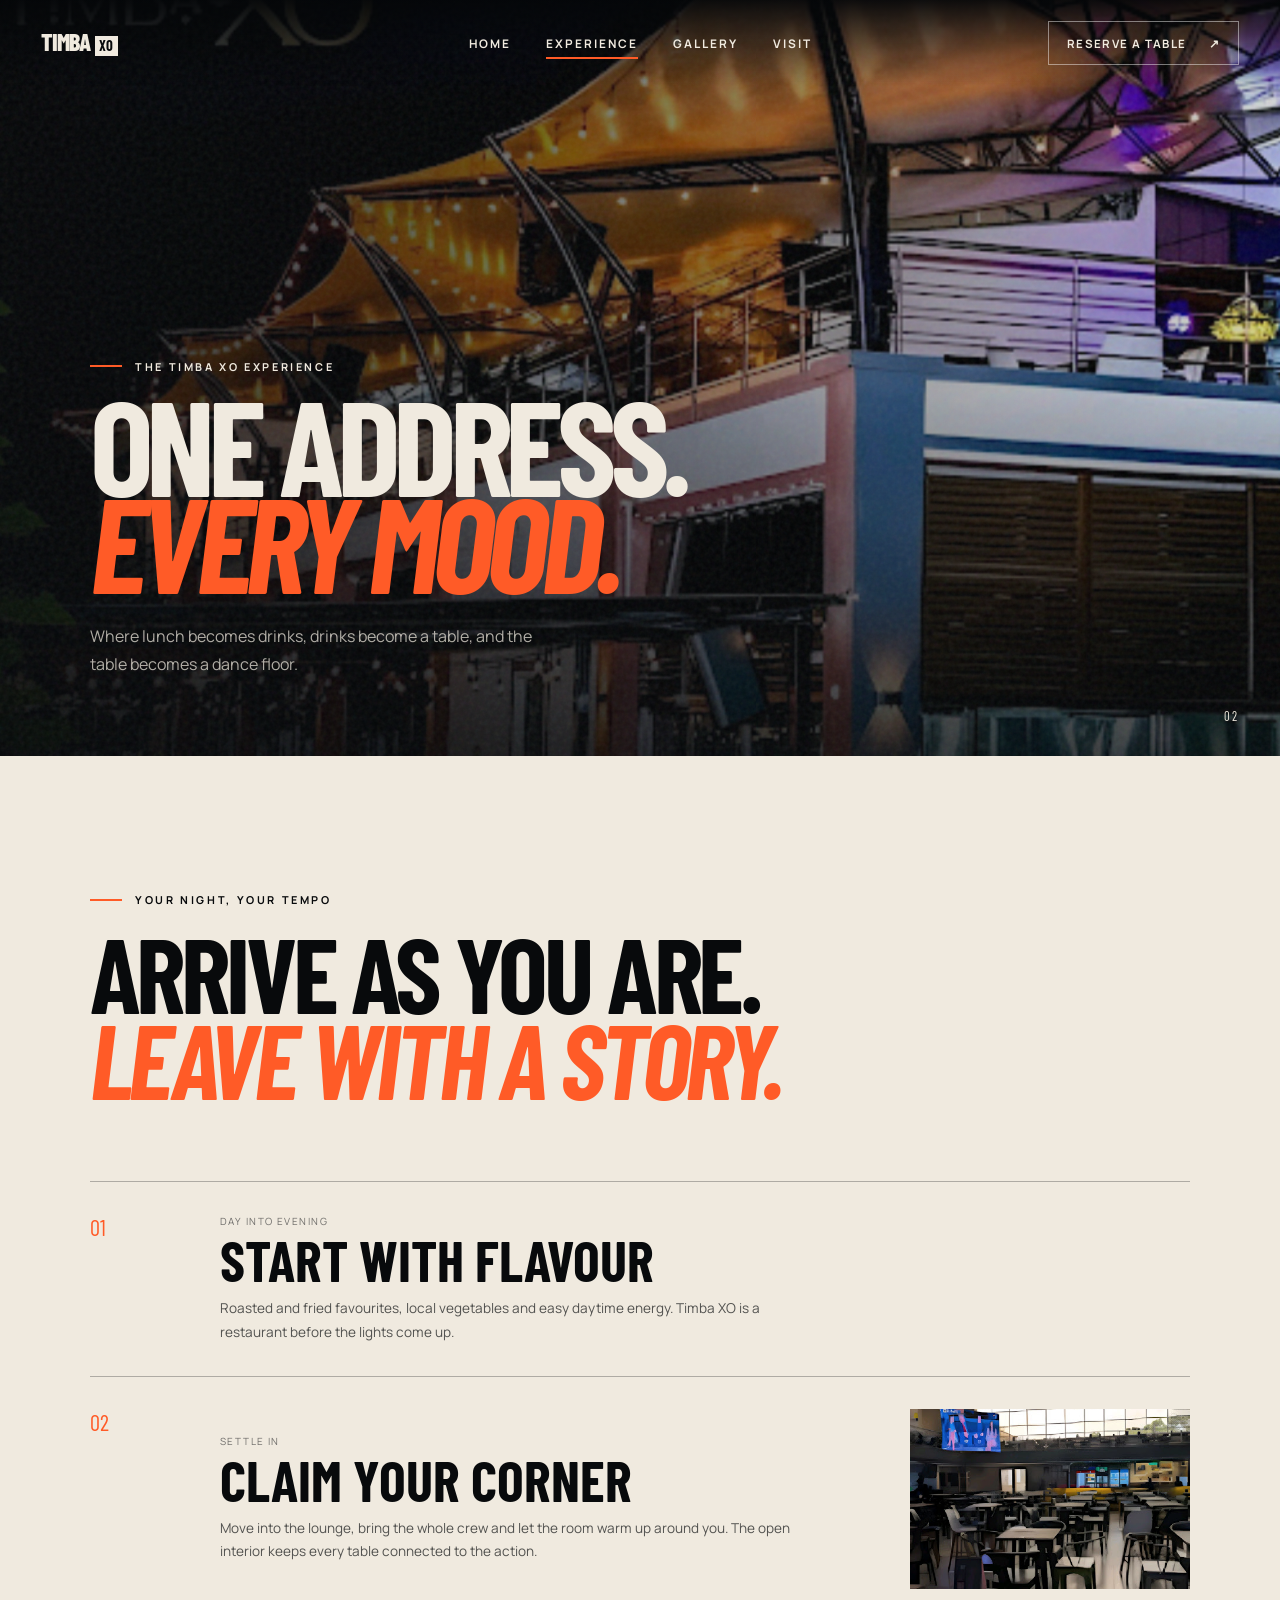
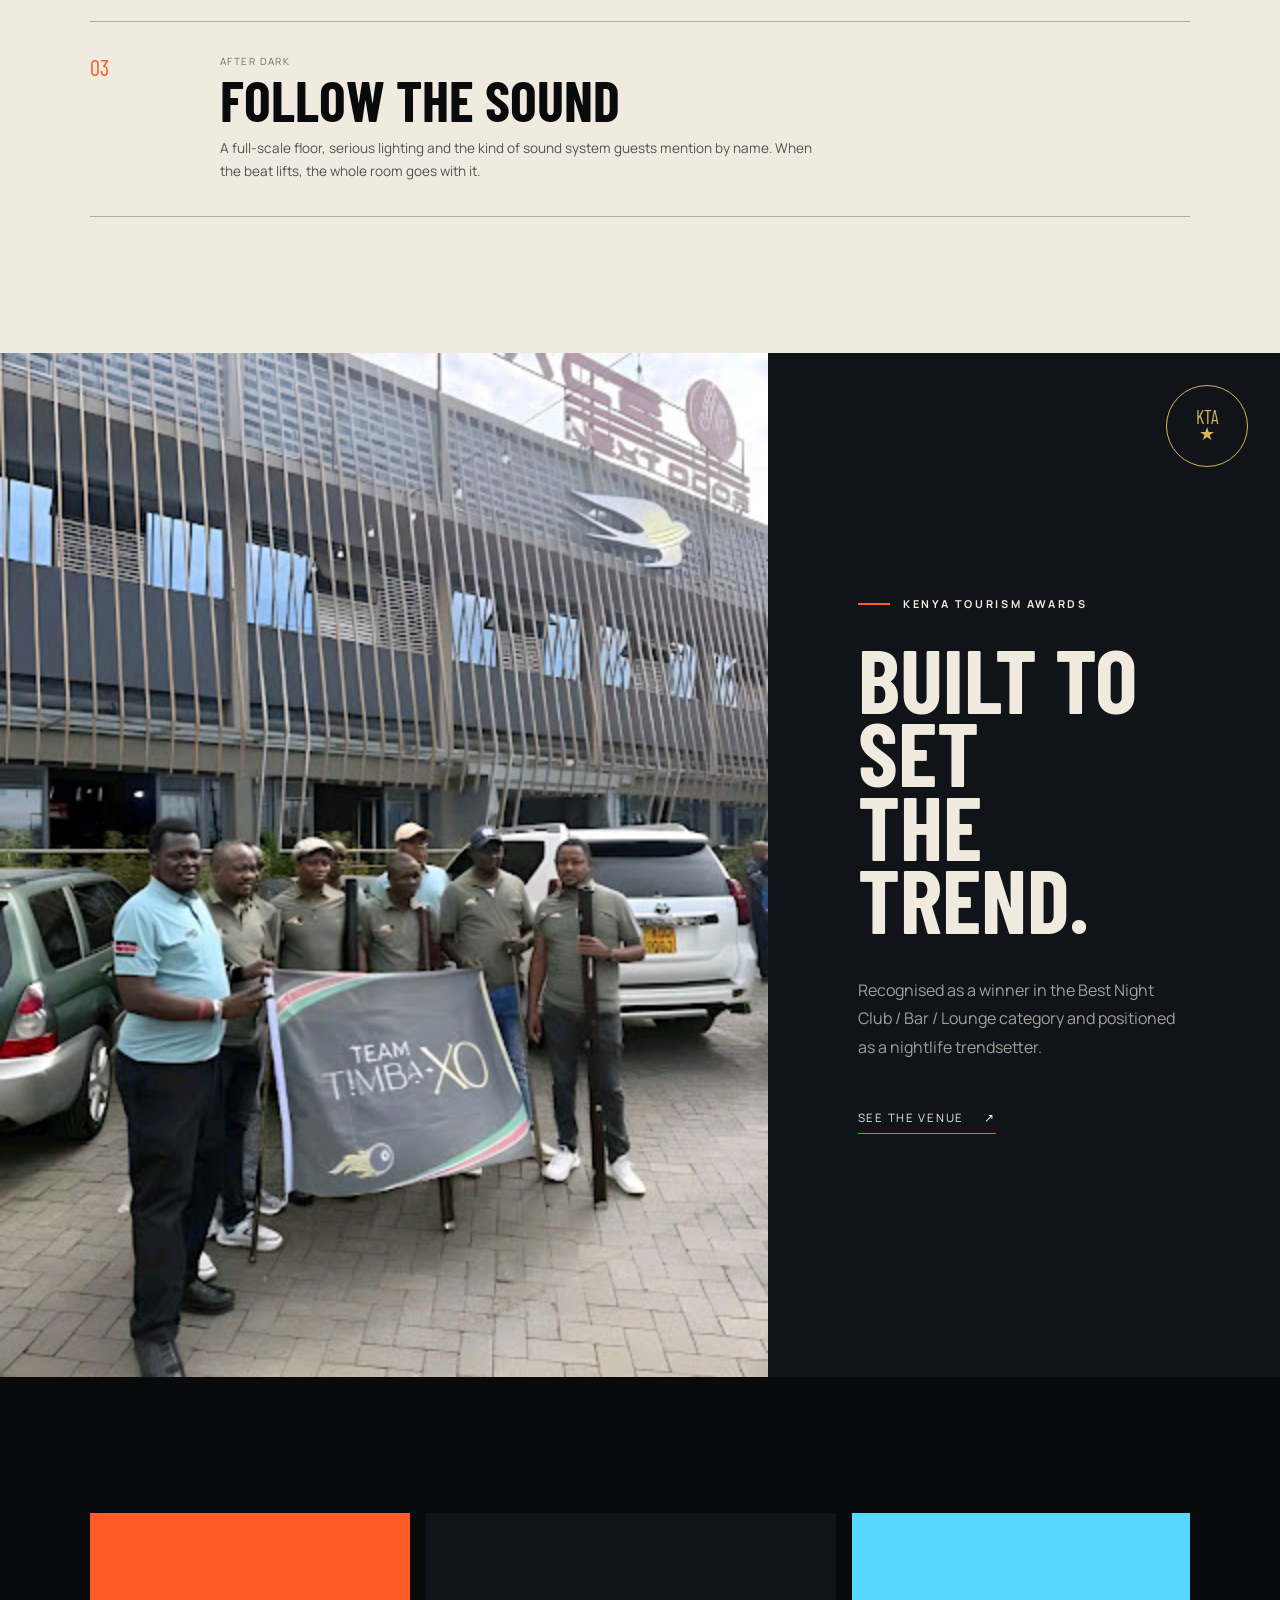
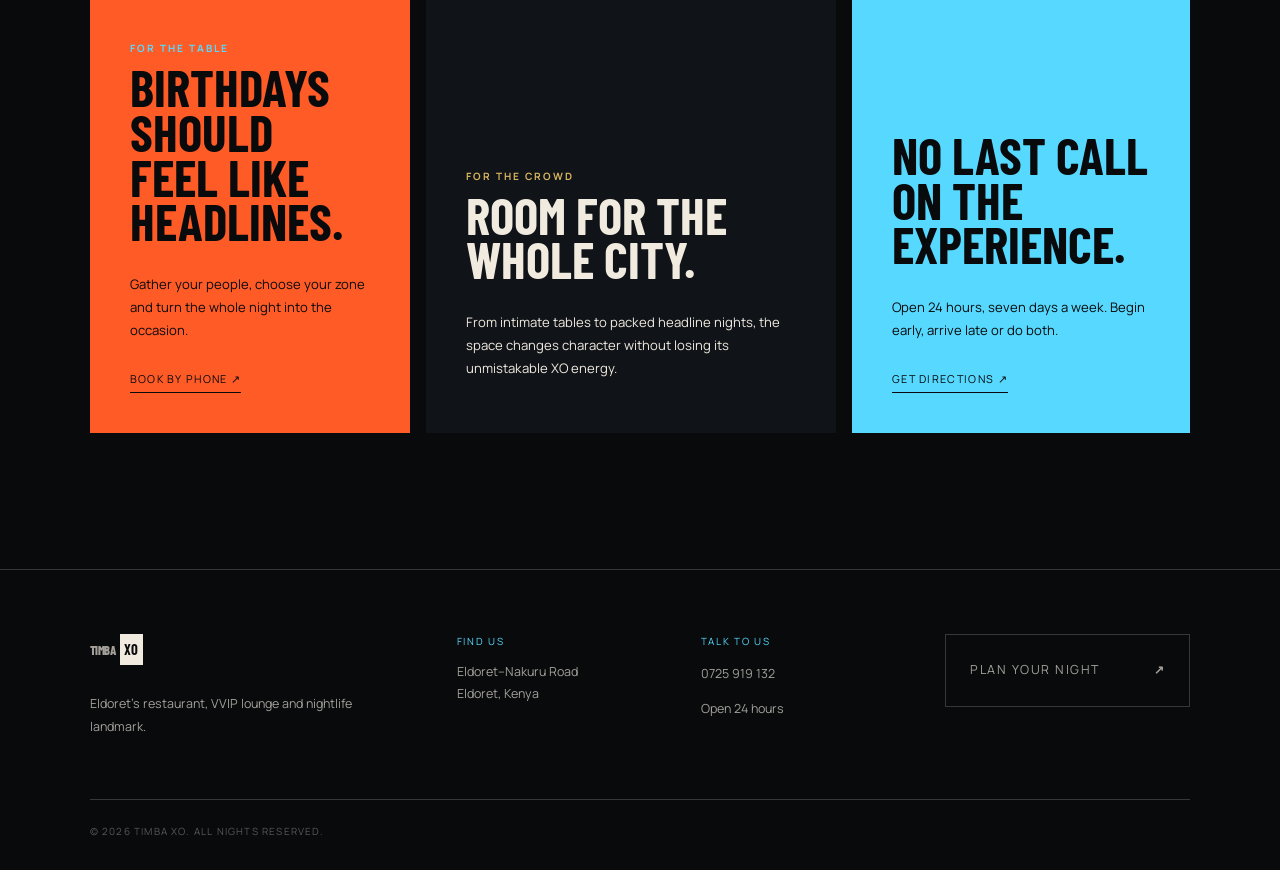
==== commit a12a480a: "Replace site imagery with unique venue photos" ====
--- a/outputs/experience.html
+++ b/outputs/experience.html
@@ -25,20 +25,20 @@
     <section class="journey section-pad">
       <div class="journey__intro reveal"><p class="kicker dark"><span></span> Your night, your tempo</p><h2>Arrive as you are.<br><em>Leave with a story.</em></h2></div>
       <div class="journey__steps">
-        <article class="journey-step reveal"><span>01</span><div><p>Day into evening</p><h3>Start with flavour</h3><p>Roasted and fried favourites, local vegetables and easy daytime energy. Timba XO is a restaurant before the lights come up.</p></div><img src="./assets/timba-crowd.jpg" alt="A plated dish at Timba XO" loading="lazy"></article>
-        <article class="journey-step reveal"><span>02</span><div><p>Settle in</p><h3>Claim your corner</h3><p>Move into the lounge, bring the whole crew and let the room warm up around you. This is comfort with a front-row view.</p></div><img src="./assets/timba-lounge.jpg" alt="Lounge seating at Timba XO" loading="lazy"></article>
-        <article class="journey-step reveal"><span>03</span><div><p>After dark</p><h3>Follow the sound</h3><p>A full-scale floor, serious lighting and the kind of sound system guests mention by name. When the beat lifts, the whole room goes with it.</p></div><img src="./assets/gallery-06.jpg" alt="Blue lights over the Timba XO floor" loading="lazy"></article>
+        <article class="journey-step journey-step--text reveal"><span>01</span><div><p>Day into evening</p><h3>Start with flavour</h3><p>Roasted and fried favourites, local vegetables and easy daytime energy. Timba XO is a restaurant before the lights come up.</p></div></article>
+        <article class="journey-step reveal"><span>02</span><div><p>Settle in</p><h3>Claim your corner</h3><p>Move into the lounge, bring the whole crew and let the room warm up around you. The open interior keeps every table connected to the action.</p></div><img src="./assets/experience-interior.jpg" alt="Timba XO seating, television screens and bar interior" loading="lazy"></article>
+        <article class="journey-step journey-step--text reveal"><span>03</span><div><p>After dark</p><h3>Follow the sound</h3><p>A full-scale floor, serious lighting and the kind of sound system guests mention by name. When the beat lifts, the whole room goes with it.</p></div></article>
       </div>
     </section>
 
     <section class="award-banner">
-      <div class="award-banner__media"><img src="./assets/gallery-02.jpg" alt="The illuminated exterior of Timba XO" loading="lazy"></div>
+      <div class="award-banner__media"><img src="./assets/experience-team.jpg" alt="Members of the Timba XO team gathered outside the venue" loading="lazy"></div>
       <div class="award-banner__copy reveal"><span class="award-mark">KTA<br>★</span><p class="kicker"><span></span> Kenya Tourism Awards</p><h2>Built to set<br>the trend.</h2><p>Recognised as a winner in the Best Night Club / Bar / Lounge category and positioned as a nightlife trendsetter.</p><a class="text-link" href="./gallery.html">See the venue <span>↗</span></a></div>
     </section>
 
     <section class="experience-grid section-pad">
       <article class="experience-tile experience-tile--orange reveal"><span>For the table</span><h3>Birthdays should feel like headlines.</h3><p>Gather your people, choose your zone and turn the whole night into the occasion.</p><a href="tel:+254725919132">Book by phone ↗</a></article>
-      <article class="experience-tile experience-tile--image reveal"><img src="./assets/gallery-04.jpg" alt="Timba XO event-ready main floor" loading="lazy"><div><span>For the crowd</span><h3>Room for the whole city.</h3></div></article>
+      <article class="experience-tile experience-tile--ink reveal"><span>For the crowd</span><h3>Room for the whole city.</h3><p>From intimate tables to packed headline nights, the space changes character without losing its unmistakable XO energy.</p></article>
       <article class="experience-tile experience-tile--blue reveal"><span>For every hour</span><h3>No last call on the experience.</h3><p>Open 24 hours, seven days a week. Begin early, arrive late or do both.</p><a href="./visit.html">Get directions ↗</a></article>
     </section>
   </main>
--- a/outputs/styles.css
+++ b/outputs/styles.css
@@ -34,7 +34,7 @@
 .menu-toggle { display: none; border: 0; background: none; text-transform: uppercase; letter-spacing: .12em; font-size: .75rem; }
 
 .home-hero { min-height: 100svh; position: relative; display: flex; align-items: flex-end; overflow: hidden; }
-.home-hero__media, .inner-hero__media { position: absolute; inset: 0; background: linear-gradient(90deg, rgba(6,8,10,.88) 0%, rgba(6,8,10,.35) 55%, rgba(6,8,10,.2)), linear-gradient(0deg, rgba(6,8,10,.75), transparent 45%), url("./assets/gallery-02.jpg") center 48%/cover no-repeat; transform: scale(1.03); animation: heroIn 1.8s cubic-bezier(.2,.7,.2,1) forwards; }
+.home-hero__media, .inner-hero__media { position: absolute; inset: 0; background: linear-gradient(90deg, rgba(6,8,10,.88) 0%, rgba(6,8,10,.35) 55%, rgba(6,8,10,.2)), linear-gradient(0deg, rgba(6,8,10,.75), transparent 45%), url("./assets/home-hero.jpg") center 48%/cover no-repeat; transform: scale(1.03); animation: heroIn 1.8s cubic-bezier(.2,.7,.2,1) forwards; }
 .grain { pointer-events: none; position: absolute; inset: 0; z-index: 1; opacity: .16; background-image: url("data:image/svg+xml,%3Csvg viewBox='0 0 180 180' xmlns='http://www.w3.org/2000/svg'%3E%3Cfilter id='n'%3E%3CfeTurbulence type='fractalNoise' baseFrequency='.82' numOctaves='3' stitchTiles='stitch'/%3E%3C/filter%3E%3Crect width='100%25' height='100%25' filter='url(%23n)' opacity='.5'/%3E%3C/svg%3E"); }
 .home-hero__content { position: relative; z-index: 2; width: 100%; padding: 135px 7vw 5.2vw; }
 .kicker { display: flex; align-items: center; gap: .85rem; margin: 0 0 1.4rem; font-size: .68rem; font-weight: 700; text-transform: uppercase; letter-spacing: .24em; }
@@ -67,6 +67,10 @@
 .mood-card--wide { min-height: 660px; grid-row: span 2; }
 .mood-card--tall { min-height: 480px; }
 .mood-card--small { min-height: 360px; margin-left: 22%; }
+.mood-card--graphic { background: linear-gradient(145deg, var(--orange), #ff8a32); color: var(--ink); }
+.mood-card--graphic::after { background: linear-gradient(0deg, rgba(8,10,12,.22), transparent 70%); }
+.mood-card__number { padding: 1.2rem 1.6rem; font-family: var(--display); font-size: clamp(7rem,12vw,12rem); font-weight: 800; line-height: .8; letter-spacing: -.07em; }
+.mood-card--graphic .mood-card__content span, .mood-card--graphic .mood-card__content p { color: var(--ink); }
 .mood-card::after { content: ""; position: absolute; inset: 0; background: linear-gradient(0deg, rgba(5,7,9,.92), transparent 65%); }
 .mood-card img { height: 100%; position: absolute; object-fit: cover; transition: transform .8s cubic-bezier(.2,.7,.2,1); }
 .mood-card:hover img { transform: scale(1.045); }
@@ -98,6 +102,9 @@
 
 .social-callout { display: grid; grid-template-columns: 1.1fr .9fr; min-height: 700px; background: var(--blue); color: var(--ink); }
 .social-callout__image img { height: 100%; object-fit: cover; }
+.social-callout__signal { min-height: 700px; padding: 6vw; display: flex; flex-direction: column; justify-content: flex-end; background: radial-gradient(circle at 30% 20%, rgba(255,255,255,.35), transparent 28%), repeating-linear-gradient(-45deg, transparent 0 20px, rgba(8,10,12,.06) 20px 22px); }
+.social-callout__signal strong { font-family: var(--display); font-size: clamp(8rem,17vw,18rem); line-height: .72; letter-spacing: -.07em; }
+.social-callout__signal span { margin-top: 2rem; font-size: .68rem; font-weight: 700; text-transform: uppercase; letter-spacing: .2em; }
 .social-callout__copy { padding: 7vw; align-self: center; }
 .social-callout h2 { margin: .8rem 0 1.5rem; font-family: var(--display); font-size: clamp(4rem,7.3vw,7.8rem); line-height: .8; text-transform: uppercase; }
 .social-callout__copy > p:not(.kicker) { max-width: 500px; line-height: 1.8; }
@@ -115,7 +122,7 @@
 
 /* Experience */
 .inner-hero { min-height: 84svh; position: relative; display: flex; align-items: flex-end; overflow: hidden; }
-.experience-hero .inner-hero__media { background-image: linear-gradient(90deg, rgba(6,8,10,.88), rgba(6,8,10,.15)), linear-gradient(0deg, rgba(6,8,10,.74), transparent 48%), url("./assets/gallery-04.jpg"); }
+.experience-hero .inner-hero__media { background-image: linear-gradient(90deg, rgba(6,8,10,.88), rgba(6,8,10,.15)), linear-gradient(0deg, rgba(6,8,10,.74), transparent 48%), url("./assets/experience-hero.jpg"); }
 .inner-hero__content { position: relative; z-index: 2; padding: 150px 7vw 6vw; }
 .inner-hero h1 { font-size: clamp(5.5rem,10.5vw,10.5rem); }
 .inner-hero__content > p:last-child { max-width: 480px; margin: 2rem 0 0; color: rgba(240,234,223,.72); line-height: 1.8; }
@@ -123,6 +130,7 @@
 .journey__intro { max-width: 900px; margin-bottom: 5rem; }
 .journey__steps { border-top: 1px solid rgba(8,10,12,.28); }
 .journey-step { display: grid; grid-template-columns: 90px 1fr 280px; gap: 2.5rem; align-items: center; padding: 2rem 0; border-bottom: 1px solid rgba(8,10,12,.28); }
+.journey-step--text { grid-template-columns: 90px 1fr; }
 .journey-step > span { align-self: start; color: var(--orange); font-family: var(--display); font-size: 1.4rem; }
 .journey-step div > p:first-child { margin: 0; color: rgba(8,10,12,.55); text-transform: uppercase; letter-spacing: .15em; font-size: .62rem; }
 .journey-step h3 { margin: .4rem 0 .7rem; font-family: var(--display); font-size: clamp(2.5rem,4.4vw,4.5rem); text-transform: uppercase; line-height: .9; }
@@ -143,6 +151,8 @@
 .experience-tile a { width: max-content; margin-top: 1rem; padding-bottom: .4rem; border-bottom: 1px solid; font-size: .68rem; text-transform: uppercase; letter-spacing: .12em; }
 .experience-tile--orange { background: var(--orange); }
 .experience-tile--blue { background: var(--blue); }
+.experience-tile--ink { background: var(--ink-2); color: var(--paper); }
+.experience-tile--ink > span { color: var(--gold); }
 .experience-tile--image { position: relative; padding: 0; color: var(--paper); overflow: hidden; }
 .experience-tile--image::after { content: ""; position: absolute; inset: 0; background: linear-gradient(0deg, rgba(8,10,12,.9), transparent 70%); }
 .experience-tile--image img { position: absolute; height: 100%; object-fit: cover; }
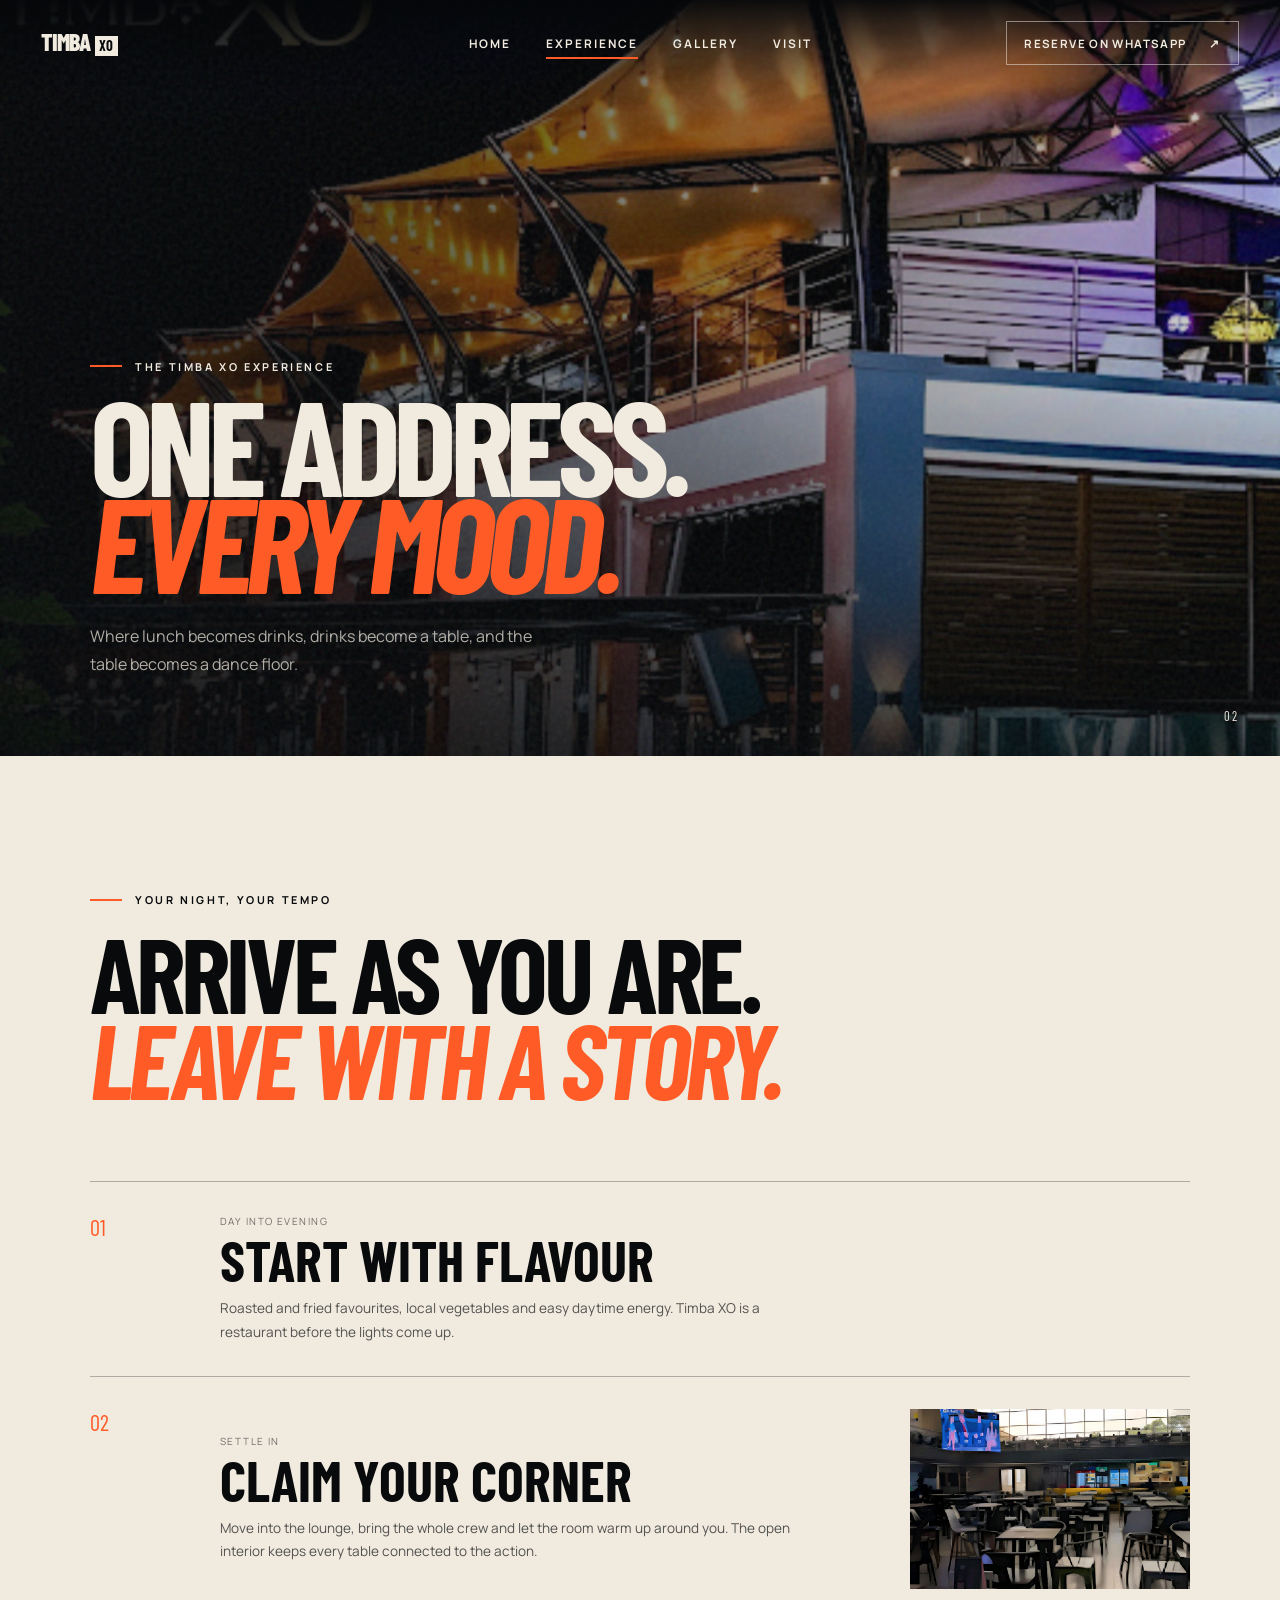
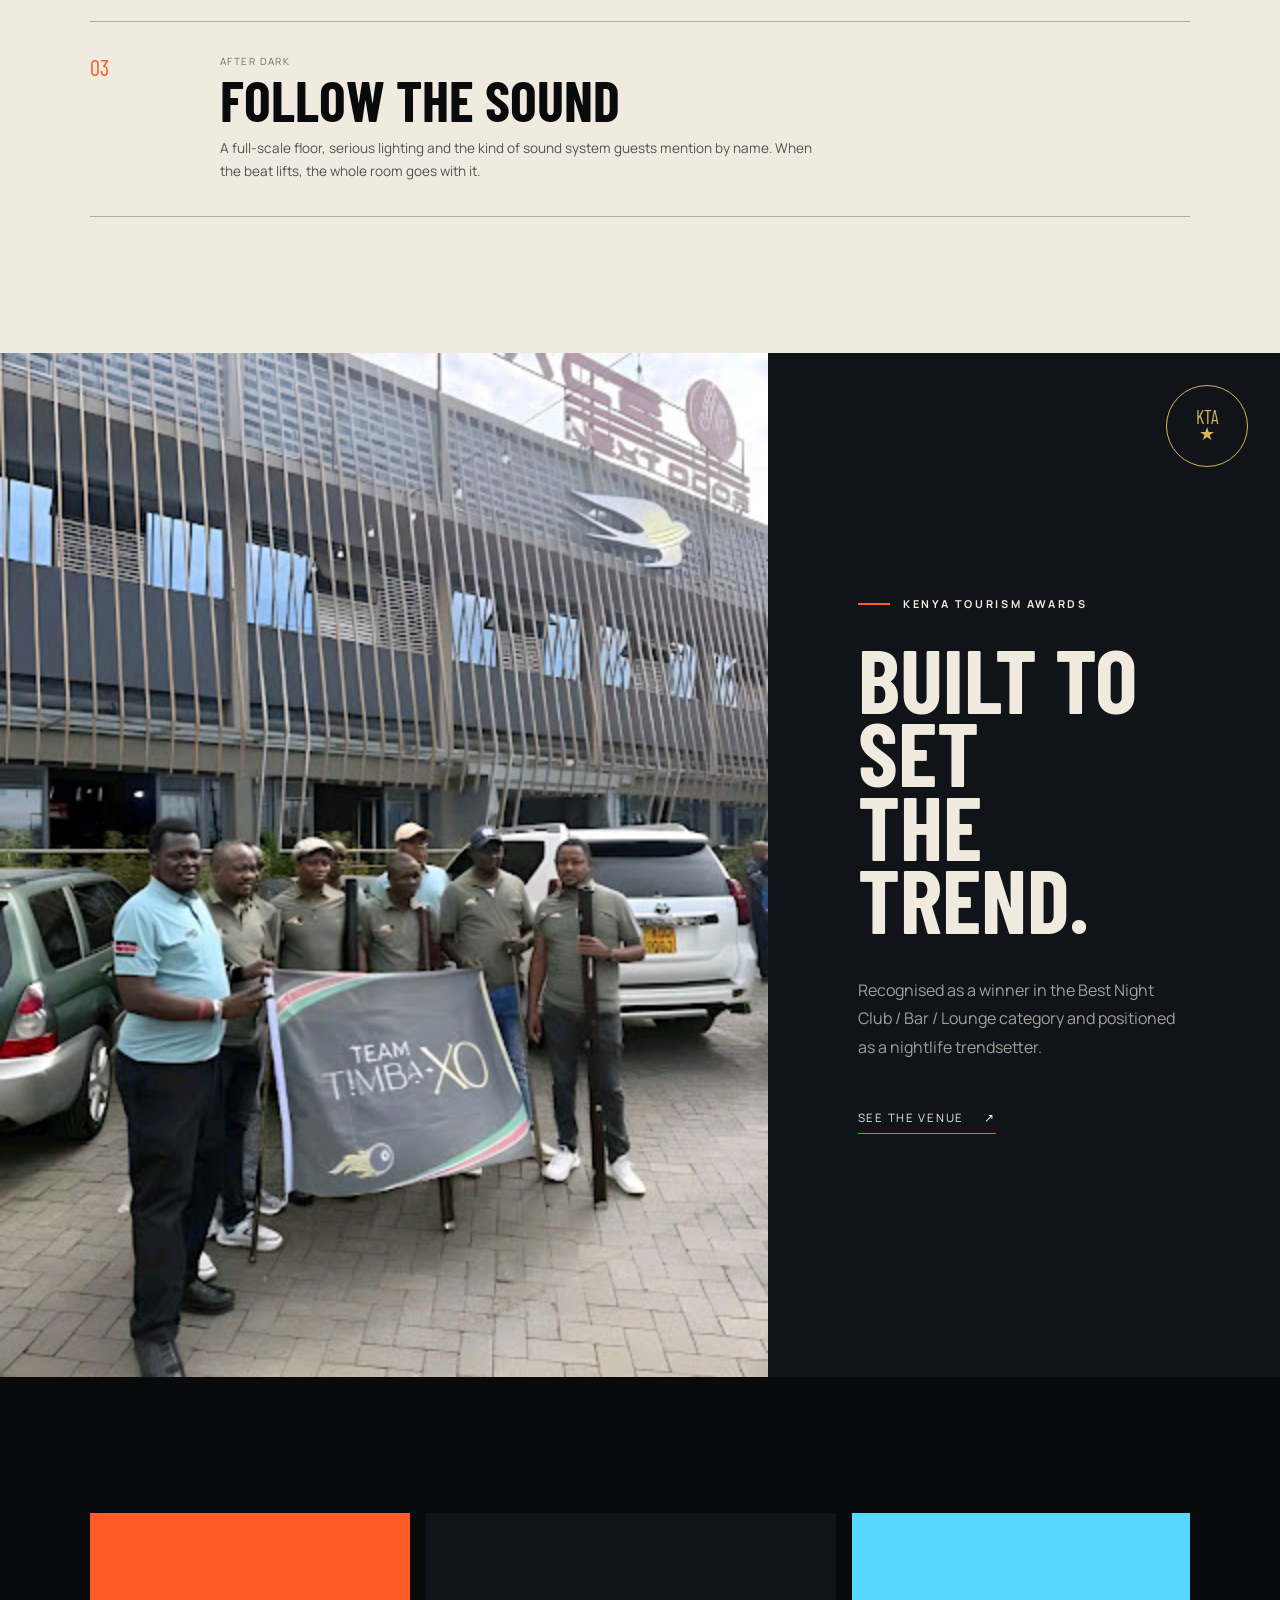
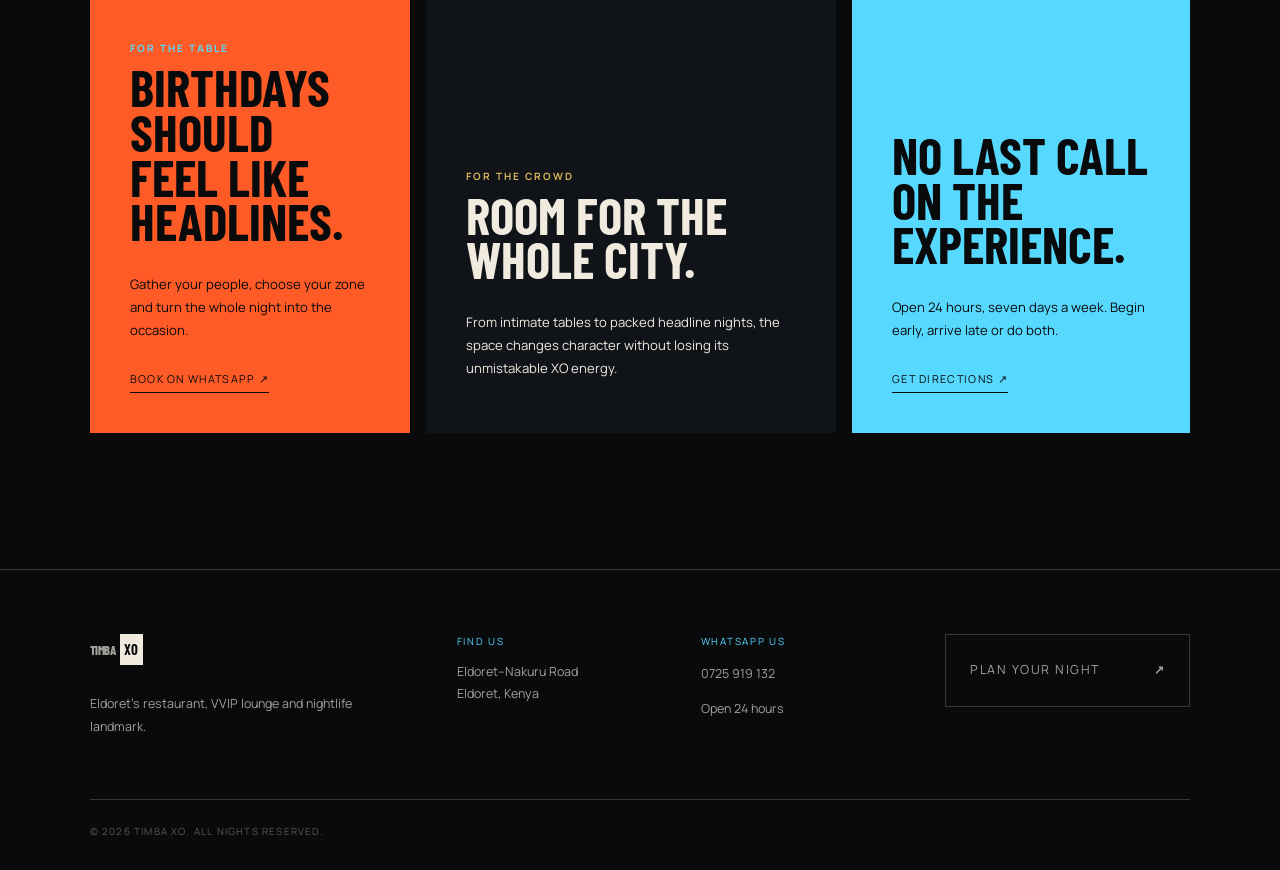
==== commit 6357af69: "Route reservation enquiries to WhatsApp" ====
--- a/outputs/experience.html
+++ b/outputs/experience.html
@@ -13,7 +13,7 @@
     <a class="logo" href="./index.html" aria-label="Timba XO home"><span>TIMBA</span><b>XO</b></a>
     <button class="menu-toggle" aria-expanded="false" aria-controls="site-nav">Menu</button>
     <nav id="site-nav" class="site-nav"><a href="./index.html">Home</a><a class="active" href="./experience.html">Experience</a><a href="./gallery.html">Gallery</a><a href="./visit.html">Visit</a></nav>
-    <a class="header-cta" href="tel:+254725919132">Reserve a table <span>↗</span></a>
+    <a class="header-cta" href="https://wa.me/254725919132?text=Hello%20Timba%20XO%2C%20I%27d%20like%20to%20make%20a%20reservation." target="_blank" rel="noreferrer">Reserve on WhatsApp <span>↗</span></a>
   </header>
   <main>
     <section class="inner-hero experience-hero">
@@ -37,13 +37,13 @@
     </section>
 
     <section class="experience-grid section-pad">
-      <article class="experience-tile experience-tile--orange reveal"><span>For the table</span><h3>Birthdays should feel like headlines.</h3><p>Gather your people, choose your zone and turn the whole night into the occasion.</p><a href="tel:+254725919132">Book by phone ↗</a></article>
+      <article class="experience-tile experience-tile--orange reveal"><span>For the table</span><h3>Birthdays should feel like headlines.</h3><p>Gather your people, choose your zone and turn the whole night into the occasion.</p><a href="https://wa.me/254725919132?text=Hello%20Timba%20XO%2C%20I%27d%20like%20to%20book%20a%20table%20for%20a%20celebration." target="_blank" rel="noreferrer">Book on WhatsApp ↗</a></article>
       <article class="experience-tile experience-tile--ink reveal"><span>For the crowd</span><h3>Room for the whole city.</h3><p>From intimate tables to packed headline nights, the space changes character without losing its unmistakable XO energy.</p></article>
       <article class="experience-tile experience-tile--blue reveal"><span>For every hour</span><h3>No last call on the experience.</h3><p>Open 24 hours, seven days a week. Begin early, arrive late or do both.</p><a href="./visit.html">Get directions ↗</a></article>
     </section>
   </main>
   <footer class="site-footer">
-    <div><a class="logo logo--footer" href="./index.html"><span>TIMBA</span><b>XO</b></a><p>Eldoret’s restaurant, VVIP lounge and nightlife landmark.</p></div><div><span>Find us</span><p>Eldoret–Nakuru Road<br>Eldoret, Kenya</p></div><div><span>Talk to us</span><a href="tel:+254725919132">0725 919 132</a><p>Open 24 hours</p></div><a class="footer-action" href="./visit.html">Plan your night <b>↗</b></a><small>© <span data-year></span> Timba XO. All nights reserved.</small>
+    <div><a class="logo logo--footer" href="./index.html"><span>TIMBA</span><b>XO</b></a><p>Eldoret’s restaurant, VVIP lounge and nightlife landmark.</p></div><div><span>Find us</span><p>Eldoret–Nakuru Road<br>Eldoret, Kenya</p></div><div><span>WhatsApp us</span><a href="https://wa.me/254725919132?text=Hello%20Timba%20XO%2C%20I%27d%20like%20to%20make%20an%20enquiry." target="_blank" rel="noreferrer">0725 919 132</a><p>Open 24 hours</p></div><a class="footer-action" href="./visit.html">Plan your night <b>↗</b></a><small>© <span data-year></span> Timba XO. All nights reserved.</small>
   </footer>
   <script src="./app.js"></script>
 </body>
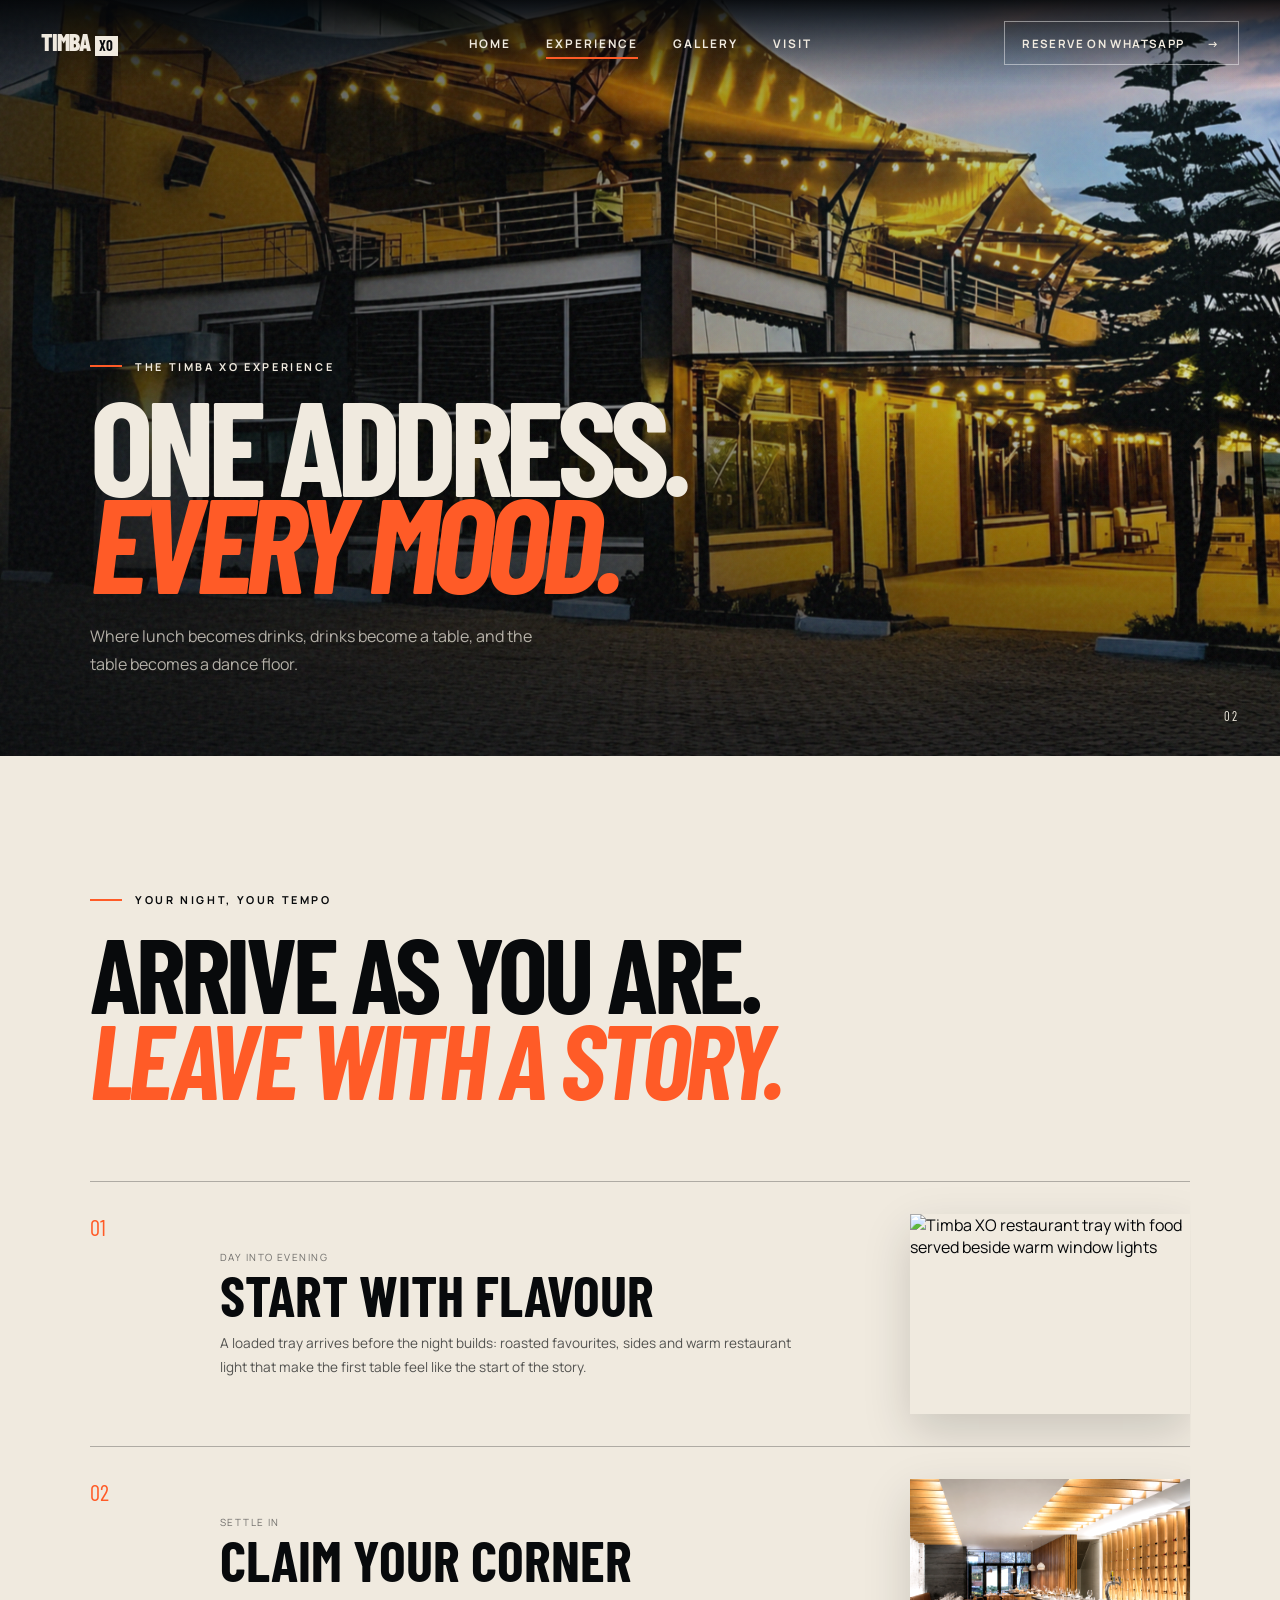
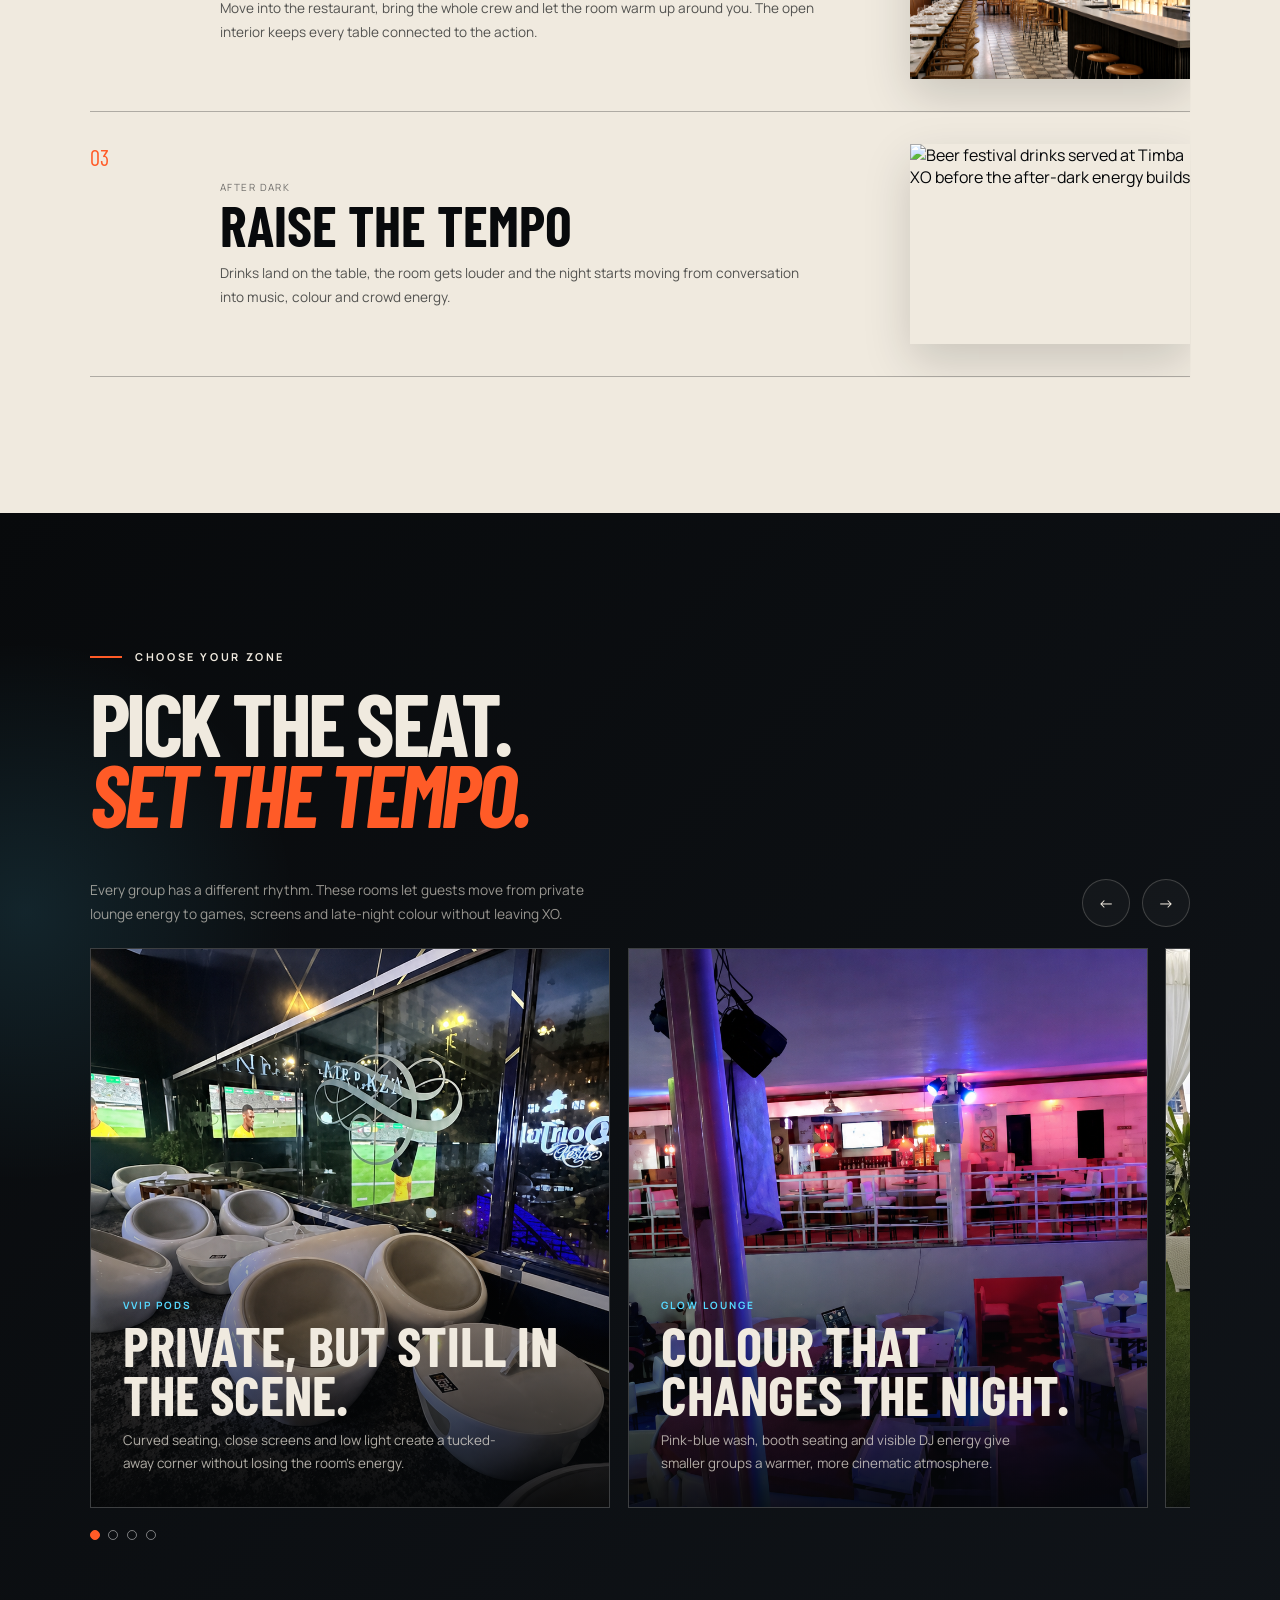
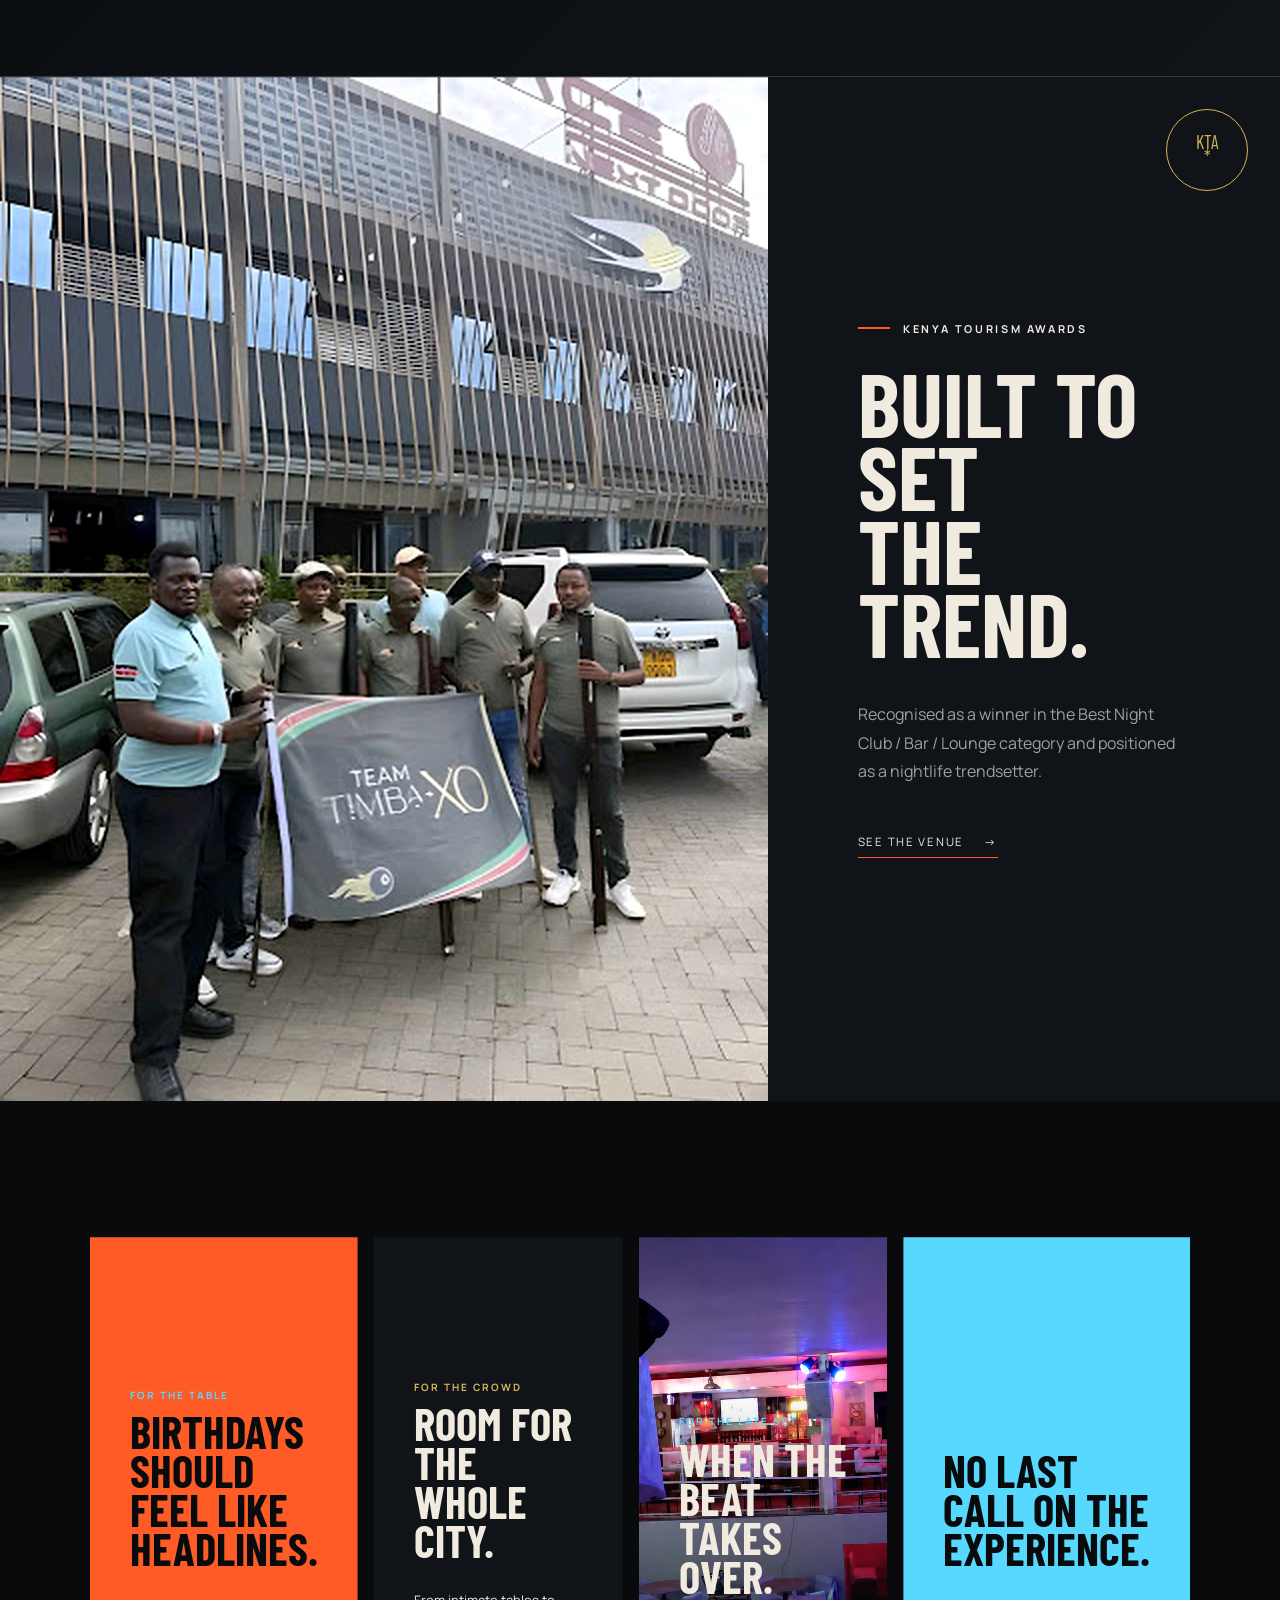
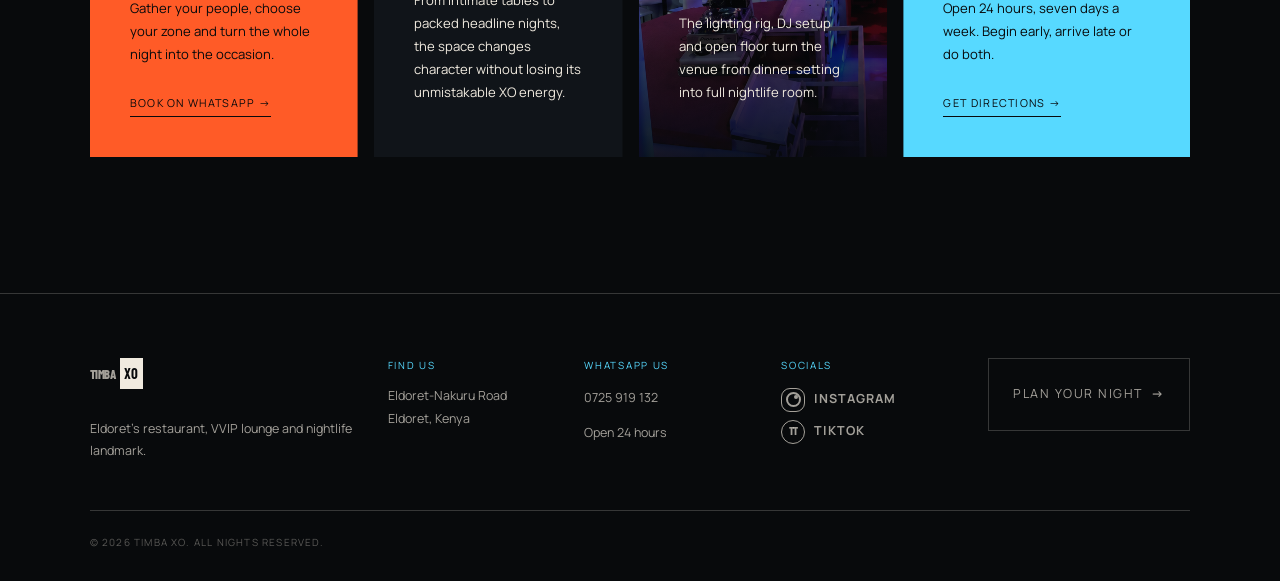
==== commit 5a9c547e: "Polish Timba XO experience site" ====
--- a/outputs/experience.html
+++ b/outputs/experience.html
@@ -1,10 +1,12 @@
 <!doctype html>
 <html lang="en">
 <head>
-  <meta charset="utf-8"><meta name="viewport" content="width=device-width, initial-scale=1">
+  <meta charset="utf-8">
+  <meta name="viewport" content="width=device-width, initial-scale=1">
   <meta name="description" content="Discover the dining, lounge and nightlife experience at Timba XO Eldoret.">
   <title>The Experience | Timba XO</title>
-  <link rel="preconnect" href="https://fonts.googleapis.com"><link rel="preconnect" href="https://fonts.gstatic.com" crossorigin>
+  <link rel="preconnect" href="https://fonts.googleapis.com">
+  <link rel="preconnect" href="https://fonts.gstatic.com" crossorigin>
   <link href="https://fonts.googleapis.com/css2?family=Barlow+Condensed:ital,wght@0,600;0,700;0,800;1,700&family=Manrope:wght@400;500;600;700&display=swap" rel="stylesheet">
   <link rel="stylesheet" href="./styles.css">
 </head>
@@ -12,38 +14,102 @@
   <header class="site-header">
     <a class="logo" href="./index.html" aria-label="Timba XO home"><span>TIMBA</span><b>XO</b></a>
     <button class="menu-toggle" aria-expanded="false" aria-controls="site-nav">Menu</button>
-    <nav id="site-nav" class="site-nav"><a href="./index.html">Home</a><a class="active" href="./experience.html">Experience</a><a href="./gallery.html">Gallery</a><a href="./visit.html">Visit</a></nav>
-    <a class="header-cta" href="https://wa.me/254725919132?text=Hello%20Timba%20XO%2C%20I%27d%20like%20to%20make%20a%20reservation." target="_blank" rel="noreferrer">Reserve on WhatsApp <span>↗</span></a>
+    <nav id="site-nav" class="site-nav" aria-label="Primary navigation">
+      <a href="./index.html">Home</a>
+      <a class="active" href="./experience.html">Experience</a>
+      <a href="./gallery.html">Gallery</a>
+      <a href="./visit.html">Visit</a>
+    </nav>
+    <a class="header-cta" href="https://wa.me/254725919132?text=Hello%20Timba%20XO%2C%20I%27d%20like%20to%20make%20a%20reservation." target="_blank" rel="noreferrer">Reserve on WhatsApp <span>&rarr;</span></a>
   </header>
+
   <main>
     <section class="inner-hero experience-hero">
-      <div class="inner-hero__media"></div><div class="grain"></div>
-      <div class="inner-hero__content reveal"><p class="kicker"><span></span> The Timba XO experience</p><h1>One address.<br><em>Every mood.</em></h1><p>Where lunch becomes drinks, drinks become a table, and the table becomes a dance floor.</p></div>
+      <div class="inner-hero__media"></div>
+      <div class="grain"></div>
+      <div class="inner-hero__content reveal">
+        <p class="kicker"><span></span> The Timba XO experience</p>
+        <h1>One address.<br><em>Every mood.</em></h1>
+        <p>Where lunch becomes drinks, drinks become a table, and the table becomes a dance floor.</p>
+      </div>
       <div class="page-number">02</div>
     </section>
 
     <section class="journey section-pad">
-      <div class="journey__intro reveal"><p class="kicker dark"><span></span> Your night, your tempo</p><h2>Arrive as you are.<br><em>Leave with a story.</em></h2></div>
-      <div class="journey__steps">
-        <article class="journey-step journey-step--text reveal"><span>01</span><div><p>Day into evening</p><h3>Start with flavour</h3><p>Roasted and fried favourites, local vegetables and easy daytime energy. Timba XO is a restaurant before the lights come up.</p></div></article>
-        <article class="journey-step reveal"><span>02</span><div><p>Settle in</p><h3>Claim your corner</h3><p>Move into the lounge, bring the whole crew and let the room warm up around you. The open interior keeps every table connected to the action.</p></div><img src="./assets/experience-interior.jpg" alt="Timba XO seating, television screens and bar interior" loading="lazy"></article>
-        <article class="journey-step journey-step--text reveal"><span>03</span><div><p>After dark</p><h3>Follow the sound</h3><p>A full-scale floor, serious lighting and the kind of sound system guests mention by name. When the beat lifts, the whole room goes with it.</p></div></article>
+      <div class="journey__intro reveal">
+        <p class="kicker dark"><span></span> Your night, your tempo</p>
+        <h2>Arrive as you are.<br><em>Leave with a story.</em></h2>
+      </div>
+      <div class="journey__steps stagger-group">
+        <article class="journey-step reveal-card"><span>01</span><div><p>Day into evening</p><h3>Start with flavour</h3><p>A loaded tray arrives before the night builds: roasted favourites, sides and warm restaurant light that make the first table feel like the start of the story.</p></div><img src="./assets/restaurant_tray_upscaled.png" alt="Timba XO restaurant tray with food served beside warm window lights" loading="lazy"></article>
+        <article class="journey-step reveal-card"><span>02</span><div><p>Settle in</p><h3>Claim your corner</h3><p>Move into the restaurant, bring the whole crew and let the room warm up around you. The open interior keeps every table connected to the action.</p></div><img src="./assets/timba-restaurant-bar-upscaled.png" alt="Timba XO restaurant and bar interior with prepared tables" loading="lazy"></article>
+        <article class="journey-step reveal-card"><span>03</span><div><p>After dark</p><h3>Raise the tempo</h3><p>Drinks land on the table, the room gets louder and the night starts moving from conversation into music, colour and crowd energy.</p></div><img src="./assets/beer_festival_drinks_upscaled.png" alt="Beer festival drinks served at Timba XO before the after-dark energy builds" loading="lazy"></article>
+      </div>
+    </section>
+
+    <section class="zone-showcase section-pad">
+      <div class="section-heading reveal">
+        <p class="kicker"><span></span> Choose your zone</p>
+        <h2>Pick the seat.<br><em>Set the tempo.</em></h2>
+      </div>
+      <div class="story-carousel zone-carousel reveal" data-carousel>
+        <div class="carousel-topline">
+          <p>Every group has a different rhythm. These rooms let guests move from private lounge energy to games, screens and late-night colour without leaving XO.</p>
+          <div class="carousel-controls">
+            <button type="button" data-carousel-prev aria-label="Previous zone">&larr;</button>
+            <button type="button" data-carousel-next aria-label="Next zone">&rarr;</button>
+          </div>
+        </div>
+        <div class="carousel-viewport">
+          <div class="carousel-track" data-carousel-track>
+            <article class="story-card interactive-card" tabindex="0">
+              <img src="./assets/timba-vvip-pods-upscaled.png" alt="Curved white VVIP lounge seats beside glass walls and screens" loading="lazy">
+              <div><span>VVIP pods</span><h3>Private, but still in the scene.</h3><p>Curved seating, close screens and low light create a tucked-away corner without losing the room&rsquo;s energy.</p></div>
+            </article>
+            <article class="story-card interactive-card" tabindex="0">
+              <img src="./assets/timba-main-lounge-upscaled.png" alt="Timba XO main lounge with DJ setup and pink-blue lighting" loading="lazy">
+              <div><span>Glow lounge</span><h3>Colour that changes the night.</h3><p>Pink-blue wash, booth seating and visible DJ energy give smaller groups a warmer, more cinematic atmosphere.</p></div>
+            </article>
+            <article class="story-card interactive-card" tabindex="0">
+              <img src="./assets/timba-event-tent-upscaled.png" alt="White tented event table setup at Timba XO" loading="lazy">
+              <div><span>Celebration setup</span><h3>Keep the crew together.</h3><p>A softer event-ready setup gives birthdays, family tables and private groups a polished place to gather.</p></div>
+            </article>
+            <article class="story-card interactive-card" tabindex="0">
+              <img src="./assets/timba-restaurant-bar-upscaled.png" alt="Timba XO restaurant with bar counter, wine wall and prepared tables" loading="lazy">
+              <div><span>Main restaurant</span><h3>Room for the whole city.</h3><p>Prepared tables, a visible bar and warm architectural light make the restaurant feel ready for lunch, dates, groups and late arrivals.</p></div>
+            </article>
+          </div>
+        </div>
+        <div class="carousel-dots" data-carousel-dots></div>
       </div>
     </section>
 
     <section class="award-banner">
-      <div class="award-banner__media"><img src="./assets/experience-team.jpg" alt="Members of the Timba XO team gathered outside the venue" loading="lazy"></div>
-      <div class="award-banner__copy reveal"><span class="award-mark">KTA<br>★</span><p class="kicker"><span></span> Kenya Tourism Awards</p><h2>Built to set<br>the trend.</h2><p>Recognised as a winner in the Best Night Club / Bar / Lounge category and positioned as a nightlife trendsetter.</p><a class="text-link" href="./gallery.html">See the venue <span>↗</span></a></div>
+      <div class="award-banner__media reveal-mask"><img src="./assets/team_timba_xo_upscaled.png" alt="Members of Team Timba XO gathered outside the venue with a branded flag" loading="lazy"></div>
+      <div class="award-banner__copy reveal">
+        <span class="award-mark">KTA<br>*</span>
+        <p class="kicker"><span></span> Kenya Tourism Awards</p>
+        <h2>Built to set<br>the trend.</h2>
+        <p>Recognised as a winner in the Best Night Club / Bar / Lounge category and positioned as a nightlife trendsetter.</p>
+        <a class="text-link" href="./gallery.html">See the venue <span>&rarr;</span></a>
+      </div>
     </section>
 
-    <section class="experience-grid section-pad">
-      <article class="experience-tile experience-tile--orange reveal"><span>For the table</span><h3>Birthdays should feel like headlines.</h3><p>Gather your people, choose your zone and turn the whole night into the occasion.</p><a href="https://wa.me/254725919132?text=Hello%20Timba%20XO%2C%20I%27d%20like%20to%20book%20a%20table%20for%20a%20celebration." target="_blank" rel="noreferrer">Book on WhatsApp ↗</a></article>
-      <article class="experience-tile experience-tile--ink reveal"><span>For the crowd</span><h3>Room for the whole city.</h3><p>From intimate tables to packed headline nights, the space changes character without losing its unmistakable XO energy.</p></article>
-      <article class="experience-tile experience-tile--blue reveal"><span>For every hour</span><h3>No last call on the experience.</h3><p>Open 24 hours, seven days a week. Begin early, arrive late or do both.</p><a href="./visit.html">Get directions ↗</a></article>
+    <section class="experience-grid section-pad stagger-group">
+      <article class="experience-tile experience-tile--orange reveal-card"><span>For the table</span><h3>Birthdays should feel like headlines.</h3><p>Gather your people, choose your zone and turn the whole night into the occasion.</p><a href="https://wa.me/254725919132?text=Hello%20Timba%20XO%2C%20I%27d%20like%20to%20book%20a%20table%20for%20a%20celebration." target="_blank" rel="noreferrer">Book on WhatsApp &rarr;</a></article>
+      <article class="experience-tile experience-tile--ink reveal-card"><span>For the crowd</span><h3>Room for the whole city.</h3><p>From intimate tables to packed headline nights, the space changes character without losing its unmistakable XO energy.</p></article>
+      <article class="experience-tile experience-tile--image reveal-card" tabindex="0"><img src="./assets/timba-main-lounge-upscaled.png" alt="Timba XO lounge and DJ area with pink and blue nightlife lighting" loading="lazy"><div><span>For the late set</span><h3>When the beat takes over.</h3><p>The lighting rig, DJ setup and open floor turn the venue from dinner setting into full nightlife room.</p></div></article>
+      <article class="experience-tile experience-tile--blue reveal-card"><span>For every hour</span><h3>No last call on the experience.</h3><p>Open 24 hours, seven days a week. Begin early, arrive late or do both.</p><a href="./visit.html">Get directions &rarr;</a></article>
     </section>
   </main>
+
   <footer class="site-footer">
-    <div><a class="logo logo--footer" href="./index.html"><span>TIMBA</span><b>XO</b></a><p>Eldoret’s restaurant, VVIP lounge and nightlife landmark.</p></div><div><span>Find us</span><p>Eldoret–Nakuru Road<br>Eldoret, Kenya</p></div><div><span>WhatsApp us</span><a href="https://wa.me/254725919132?text=Hello%20Timba%20XO%2C%20I%27d%20like%20to%20make%20an%20enquiry." target="_blank" rel="noreferrer">0725 919 132</a><p>Open 24 hours</p></div><a class="footer-action" href="./visit.html">Plan your night <b>↗</b></a><small>© <span data-year></span> Timba XO. All nights reserved.</small>
+    <div><a class="logo logo--footer" href="./index.html"><span>TIMBA</span><b>XO</b></a><p>Eldoret&rsquo;s restaurant, VVIP lounge and nightlife landmark.</p></div>
+    <div><span>Find us</span><p>Eldoret-Nakuru Road<br>Eldoret, Kenya</p></div>
+    <div><span>WhatsApp us</span><a href="https://wa.me/254725919132?text=Hello%20Timba%20XO%2C%20I%27d%20like%20to%20make%20an%20enquiry." target="_blank" rel="noreferrer">0725 919 132</a><p>Open 24 hours</p></div>
+    <div class="footer-socials"><span>Socials</span><a class="mini-social" href="https://www.instagram.com/timbaxo/?hl=en" target="_blank" rel="noreferrer"><span class="social-icon social-icon--instagram" aria-hidden="true"><i></i></span>Instagram</a><a class="mini-social" href="https://www.tiktok.com/@xotimba" target="_blank" rel="noreferrer"><span class="social-icon social-icon--tiktok" aria-hidden="true">Tt</span>TikTok</a></div>
+    <a class="footer-action" href="./visit.html">Plan your night <b>&rarr;</b></a>
+    <small>&copy; <span data-year></span> Timba XO. All nights reserved.</small>
   </footer>
   <script src="./app.js"></script>
 </body>
--- a/outputs/styles.css
+++ b/outputs/styles.css
@@ -19,8 +19,9 @@
 img { display: block; width: 100%; }
 button, input, select, textarea { font: inherit; }
 button { color: inherit; }
-
-.site-header { position: fixed; z-index: 50; top: 0; left: 0; width: 100%; height: 86px; padding: 0 3.2vw; display: grid; grid-template-columns: 1fr auto 1fr; align-items: center; background: linear-gradient(180deg, rgba(5,7,9,.94), rgba(5,7,9,.2) 75%, transparent); transition: background .3s; }
+:focus-visible { outline: 2px solid var(--blue); outline-offset: 4px; }
+
+.site-header { position: fixed; z-index: 50; top: 0; left: 0; width: 100%; height: 86px; padding: 0 3.2vw; display: grid; grid-template-columns: 1fr auto 1fr; align-items: center; background: linear-gradient(180deg, rgba(5,7,9,.94), rgba(5,7,9,.2) 75%, transparent); transition: background .3s, border-color .3s; }
 .site-header.is-scrolled { background: rgba(8,10,12,.95); backdrop-filter: blur(16px); border-bottom: 1px solid var(--line); }
 .logo { display: inline-flex; align-items: baseline; width: max-content; font-family: var(--display); font-weight: 800; letter-spacing: -.04em; font-size: 1.5rem; line-height: 1; }
 .logo b { margin-left: .28rem; padding: .18rem .3rem .13rem; color: var(--ink); background: var(--paper); font-size: .9rem; letter-spacing: -.02em; }
@@ -29,25 +30,51 @@
 .site-nav a::after { content: ""; position: absolute; left: 0; bottom: .25rem; width: 0; height: 2px; background: var(--orange); transition: width .25s; }
 .site-nav a:hover::after, .site-nav a.active::after { width: 100%; }
 .header-cta { justify-self: end; padding: .85rem 1.1rem; border: 1px solid rgba(255,255,255,.45); font-size: .72rem; font-weight: 700; text-transform: uppercase; letter-spacing: .12em; transition: .25s; }
-.header-cta:hover { background: var(--orange); border-color: var(--orange); }
+.header-cta:hover { background: var(--orange); border-color: var(--orange); color: var(--ink); }
 .header-cta span { margin-left: 1.2rem; }
 .menu-toggle { display: none; border: 0; background: none; text-transform: uppercase; letter-spacing: .12em; font-size: .75rem; }
 
-.home-hero { min-height: 100svh; position: relative; display: flex; align-items: flex-end; overflow: hidden; }
-.home-hero__media, .inner-hero__media { position: absolute; inset: 0; background: linear-gradient(90deg, rgba(6,8,10,.88) 0%, rgba(6,8,10,.35) 55%, rgba(6,8,10,.2)), linear-gradient(0deg, rgba(6,8,10,.75), transparent 45%), url("./assets/home-hero.jpg") center 48%/cover no-repeat; transform: scale(1.03); animation: heroIn 1.8s cubic-bezier(.2,.7,.2,1) forwards; }
+.home-hero { min-height: 100svh; position: relative; display: flex; align-items: flex-end; overflow: hidden; background: var(--ink); isolation: isolate; }
+.hero-slides, .hero-slide, .inner-hero__media { position: absolute; inset: 0; }
+.hero-slide { margin: 0; opacity: 0; transform: scale(1.06); transition: opacity 1s ease, transform 6.5s cubic-bezier(.2,.7,.2,1); }
+.hero-slide.is-active { opacity: 1; transform: scale(1.015); }
+.hero-slide img { height: 100%; object-fit: cover; object-position: center; filter: brightness(1.12) saturate(1.02) contrast(1.04); }
+.home-hero::before, .inner-hero::before { content: ""; position: absolute; inset: 0; z-index: 1; pointer-events: none; }
+.home-hero::before { background: linear-gradient(90deg, rgba(6,8,10,.76) 0%, rgba(6,8,10,.34) 48%, rgba(6,8,10,.12)), linear-gradient(0deg, rgba(6,8,10,.62), transparent 45%), radial-gradient(circle at 80% 16%, rgba(87,217,255,.16), transparent 34%); }
+.inner-hero::before { background: linear-gradient(90deg, rgba(6,8,10,.7) 0%, rgba(6,8,10,.28) 50%, rgba(6,8,10,.1)), linear-gradient(0deg, rgba(6,8,10,.54), transparent 48%), radial-gradient(circle at 80% 16%, rgba(87,217,255,.12), transparent 34%); }
+.home-hero::after { content: ""; position: absolute; z-index: 1; inset: auto 0 0; height: 32%; background: linear-gradient(0deg, var(--ink), transparent); pointer-events: none; }
+.inner-hero__media { background: linear-gradient(90deg, rgba(6,8,10,.45), rgba(6,8,10,.04)), linear-gradient(0deg, rgba(6,8,10,.34), transparent 48%), url("./assets/timba-golden-canopy-upscaled.png") center/cover no-repeat; transform: scale(1.03); filter: brightness(1.08) contrast(1.04); animation: heroIn 1.8s cubic-bezier(.2,.7,.2,1) forwards; }
+.experience-hero .inner-hero__media { background-image: linear-gradient(90deg, rgba(6,8,10,.42), rgba(6,8,10,.04)), linear-gradient(0deg, rgba(6,8,10,.32), transparent 48%), url("./assets/timba-golden-canopy-upscaled.png"); }
 .grain { pointer-events: none; position: absolute; inset: 0; z-index: 1; opacity: .16; background-image: url("data:image/svg+xml,%3Csvg viewBox='0 0 180 180' xmlns='http://www.w3.org/2000/svg'%3E%3Cfilter id='n'%3E%3CfeTurbulence type='fractalNoise' baseFrequency='.82' numOctaves='3' stitchTiles='stitch'/%3E%3C/filter%3E%3Crect width='100%25' height='100%25' filter='url(%23n)' opacity='.5'/%3E%3C/svg%3E"); }
 .home-hero__content { position: relative; z-index: 2; width: 100%; padding: 135px 7vw 5.2vw; }
 .kicker { display: flex; align-items: center; gap: .85rem; margin: 0 0 1.4rem; font-size: .68rem; font-weight: 700; text-transform: uppercase; letter-spacing: .24em; }
 .kicker span { display: inline-block; width: 32px; height: 2px; background: var(--orange); }
 .kicker.dark { color: var(--ink); }
-.home-hero h1, .inner-hero h1, .gallery-intro h1, .visit-hero h1 { max-width: 960px; margin: 0; font-family: var(--display); font-size: clamp(5.5rem, 12.2vw, 12rem); line-height: .72; text-transform: uppercase; letter-spacing: -.055em; }
+.home-hero h1, .inner-hero h1, .gallery-intro h1, .visit-hero h1 { max-width: 980px; margin: 0; font-family: var(--display); font-size: clamp(5.5rem, 12.2vw, 12rem); line-height: .72; text-transform: uppercase; letter-spacing: -.055em; }
 h1 em, h2 em { color: var(--orange); font-style: italic; font-weight: 700; }
 .hero-bottom { margin-top: 3rem; display: flex; align-items: flex-end; justify-content: space-between; gap: 2rem; }
-.hero-bottom > p { width: min(430px, 80%); margin: 0 0 1rem; line-height: 1.75; color: rgba(240,234,223,.78); font-size: .95rem; }
+.hero-bottom > p { width: min(490px, 80%); margin: 0 0 1rem; line-height: 1.75; color: rgba(240,234,223,.78); font-size: .95rem; }
 .circle-link { width: 128px; aspect-ratio: 1; border: 1px solid rgba(255,255,255,.55); border-radius: 50%; display: flex; flex-direction: column; align-items: center; justify-content: center; gap: .65rem; font-size: .67rem; text-transform: uppercase; letter-spacing: .13em; text-align: center; transition: .3s; }
-.circle-link:hover { background: var(--orange); border-color: var(--orange); transform: rotate(-5deg); }
+.circle-link:hover { background: var(--orange); border-color: var(--orange); color: var(--ink); transform: rotate(-5deg); }
 .circle-link b { font-size: 1.2rem; }
 .hero-index, .page-number { position: absolute; z-index: 2; right: 3.2vw; bottom: 2rem; font-family: var(--display); font-size: .8rem; letter-spacing: .15em; }
+.hero-controls { margin-top: 2.4rem; display: grid; grid-template-columns: minmax(180px, 330px) minmax(160px, 380px); gap: 1rem; align-items: center; }
+.hero-dots { display: flex; gap: .6rem; }
+.hero-dots button, .carousel-dots button { padding: 0; border: 1px solid rgba(255,255,255,.45); background: transparent; cursor: pointer; transition: .25s; }
+.hero-dots button { width: 38px; height: 6px; border-radius: 99px; }
+.hero-dots button.is-active, .carousel-dots button.is-active { background: var(--orange); border-color: var(--orange); }
+.hero-progress { height: 1px; background: rgba(255,255,255,.25); overflow: hidden; }
+.hero-progress span { display: block; width: 0; height: 100%; background: linear-gradient(90deg, var(--orange), var(--blue)); }
+.hero-progress span.is-running { animation: heroProgress 6.5s linear forwards; }
+
+.video-feature { display: grid; grid-template-columns: .72fr 1.28fr; gap: 6vw; align-items: center; background: var(--ink-2); border-bottom: 1px solid var(--line); position: relative; overflow: hidden; }
+.video-feature::before { content: ""; position: absolute; width: 42vw; aspect-ratio: 1; left: -18vw; top: 10%; background: radial-gradient(circle, rgba(255,91,39,.18), transparent 68%); pointer-events: none; }
+.video-feature__heading, .video-feature__frame { position: relative; z-index: 1; }
+.video-feature__heading h2 { margin: .4rem 0 1.5rem; font-family: var(--display); font-size: clamp(4.5rem,7.5vw,8rem); line-height: .8; letter-spacing: -.04em; text-transform: uppercase; }
+.video-feature__heading > p:last-child { max-width: 460px; color: rgba(240,234,223,.62); font-size: .86rem; line-height: 1.85; }
+.video-feature__frame { padding: .7rem; border: 1px solid var(--line); background: #030405; box-shadow: 0 32px 90px rgba(0,0,0,.35); }
+.video-feature__frame iframe { display: block; width: 100%; aspect-ratio: 16/9; border: 0; background: #000; }
+.video-feature__label { position: absolute; right: 1.4rem; bottom: -1.2rem; padding: .7rem 1rem; background: var(--orange); color: var(--ink); font-size: .6rem; font-weight: 700; text-transform: uppercase; letter-spacing: .16em; }
 
 .ticker { overflow: hidden; background: var(--orange); color: var(--ink); border-block: 2px solid var(--ink); }
 .ticker__track { width: max-content; display: flex; align-items: center; gap: 1.7rem; padding: .7rem 0; animation: ticker 28s linear infinite; }
@@ -71,20 +98,47 @@
 .mood-card--graphic::after { background: linear-gradient(0deg, rgba(8,10,12,.22), transparent 70%); }
 .mood-card__number { padding: 1.2rem 1.6rem; font-family: var(--display); font-size: clamp(7rem,12vw,12rem); font-weight: 800; line-height: .8; letter-spacing: -.07em; }
 .mood-card--graphic .mood-card__content span, .mood-card--graphic .mood-card__content p { color: var(--ink); }
-.mood-card::after { content: ""; position: absolute; inset: 0; background: linear-gradient(0deg, rgba(5,7,9,.92), transparent 65%); }
+.mood-card::after, .story-card::after, .arrival-card::after { content: ""; position: absolute; inset: 0; background: linear-gradient(0deg, rgba(5,7,9,.92), transparent 65%); pointer-events: none; }
 .mood-card img { height: 100%; position: absolute; object-fit: cover; transition: transform .8s cubic-bezier(.2,.7,.2,1); }
-.mood-card:hover img { transform: scale(1.045); }
 .mood-card__content { position: absolute; z-index: 2; left: 0; bottom: 0; padding: 2.2rem; }
-.mood-card__content span, .gallery-item figcaption > span, .experience-tile > span, .experience-tile div > span { color: var(--blue); font-size: .63rem; font-weight: 700; text-transform: uppercase; letter-spacing: .2em; }
-.mood-card h3 { margin: .4rem 0; font-family: var(--display); font-size: clamp(2.8rem,4.3vw,4.7rem); line-height: .9; text-transform: uppercase; }
-.mood-card p { max-width: 390px; margin: .6rem 0 0; color: rgba(240,234,223,.72); font-size: .84rem; line-height: 1.7; }
+.mood-card__content span, .gallery-item figcaption > span, .experience-tile > span, .experience-tile div > span, .story-card span, .arrival-card span { color: var(--blue); font-size: .63rem; font-weight: 700; text-transform: uppercase; letter-spacing: .2em; }
+.mood-card h3, .story-card h3, .arrival-card h3 { margin: .4rem 0; font-family: var(--display); font-size: clamp(2.8rem,4.3vw,4.7rem); line-height: .9; text-transform: uppercase; }
+.mood-card p, .story-card p, .arrival-card p { max-width: 390px; margin: .6rem 0 0; color: rgba(240,234,223,.72); font-size: .84rem; line-height: 1.7; }
+
+.interactive-card { transform: translateZ(0); transition: transform .45s cubic-bezier(.2,.7,.2,1), box-shadow .45s, border-color .3s, filter .3s; }
+.interactive-card:hover, .interactive-card:focus-visible { transform: translateY(-10px) rotateX(1deg); box-shadow: 0 34px 90px rgba(0,0,0,.35), 0 0 0 1px rgba(87,217,255,.22); }
+.interactive-card:hover img, .interactive-card:focus-visible img { transform: scale(1.055); filter: saturate(1.08) contrast(1.08); }
+.card-shine { position: absolute; inset: 0; z-index: 1; opacity: 0; background: linear-gradient(120deg, transparent 10%, rgba(255,255,255,.18) 35%, transparent 58%); transform: translateX(-70%); transition: transform .8s cubic-bezier(.2,.7,.2,1), opacity .35s; pointer-events: none; }
+.interactive-card:hover .card-shine, .interactive-card:focus-visible .card-shine { opacity: 1; transform: translateX(70%); }
+
+.image-story, .zone-showcase { position: relative; overflow: hidden; background: var(--ink); }
+.image-story::before, .zone-showcase::before { content: ""; position: absolute; inset: 10% auto auto -20%; width: 44vw; aspect-ratio: 1; background: radial-gradient(circle, rgba(87,217,255,.12), transparent 68%); pointer-events: none; }
+.section-heading { max-width: 900px; position: relative; z-index: 1; }
+.story-carousel { position: relative; z-index: 1; margin-top: 3rem; }
+.carousel-topline { margin-bottom: 1.3rem; display: flex; align-items: flex-end; justify-content: space-between; gap: 2rem; }
+.carousel-topline p { max-width: 520px; margin: 0; color: rgba(240,234,223,.62); font-size: .86rem; line-height: 1.8; }
+.carousel-controls { display: flex; gap: .75rem; }
+.carousel-controls button { width: 48px; height: 48px; border: 1px solid var(--line); border-radius: 50%; background: rgba(255,255,255,.03); cursor: pointer; transition: .25s; }
+.carousel-controls button:hover { background: var(--orange); border-color: var(--orange); color: var(--ink); }
+.carousel-viewport { overflow: hidden; }
+.carousel-track { display: flex; gap: 1.1rem; transition: transform .55s cubic-bezier(.2,.7,.2,1); will-change: transform; }
+.story-card { position: relative; flex: 0 0 min(82vw, 520px); min-height: 560px; overflow: hidden; border: 1px solid var(--line); background: var(--ink-2); }
+.story-card img { position: absolute; inset: 0; height: 100%; object-fit: cover; transition: transform .8s cubic-bezier(.2,.7,.2,1), filter .35s; }
+.story-card div { position: absolute; z-index: 2; inset: auto 0 0; padding: 2rem; }
+.carousel-dots { display: flex; gap: .55rem; margin-top: 1.4rem; }
+.carousel-dots button { width: 10px; height: 10px; border-radius: 50%; }
 
 .proof { background: var(--paper); color: var(--ink); display: grid; grid-template-columns: 1.1fr 1fr; gap: 7vw; }
 .proof h2 { font-size: clamp(4.2rem,7vw,7.5rem); }
 .proof__stats { display: grid; grid-template-columns: 1fr 1fr; border-top: 1px solid rgba(8,10,12,.3); border-left: 1px solid rgba(8,10,12,.3); }
-.proof__stats div { padding: 2rem; border-right: 1px solid rgba(8,10,12,.3); border-bottom: 1px solid rgba(8,10,12,.3); display: flex; flex-direction: column; justify-content: center; }
+.proof__stats div, .proof-review-link { padding: 2rem; border-right: 1px solid rgba(8,10,12,.3); border-bottom: 1px solid rgba(8,10,12,.3); display: flex; flex-direction: column; justify-content: center; }
 .proof__stats strong { font-family: var(--display); font-size: clamp(3rem,5vw,5.5rem); line-height: 1; }
 .proof__stats span { margin-top: .5rem; font-size: .66rem; text-transform: uppercase; letter-spacing: .16em; }
+.proof-review-link { grid-column: 1 / -1; min-height: 190px; color: var(--paper); background: linear-gradient(135deg, var(--ink), #172027); border-color: var(--ink); transition: transform .3s, background .3s; }
+.proof-review-link:hover, .proof-review-link:focus-visible { transform: translateY(-6px); background: linear-gradient(135deg, #172027, var(--orange)); color: var(--paper); }
+.proof-review-link strong { margin-top: .45rem; color: var(--orange); }
+.proof-review-link:hover strong, .proof-review-link:focus-visible strong { color: var(--ink); }
+.proof-review-link small { max-width: 390px; margin-top: .7rem; color: rgba(240,234,223,.68); line-height: 1.7; }
 
 .testimonials { display: grid; grid-template-columns: .85fr 1.15fr; gap: 7vw; align-items: end; }
 .section-heading h2 { font-size: clamp(4rem,6.8vw,7rem); }
@@ -93,15 +147,17 @@
 .review.is-active { display: block; animation: reviewIn .5s ease; }
 .stars { color: var(--orange); letter-spacing: .22em; }
 .review blockquote { margin: 2rem 0; font-family: var(--display); font-size: clamp(2.5rem,4.5vw,4.8rem); line-height: .95; text-transform: uppercase; }
-.review > p { color: var(--paper-2); font-size: .75rem; text-transform: uppercase; letter-spacing: .12em; }
-.review > p span { color: rgba(240,234,223,.45); }
+.review-profile { display: flex; align-items: center; gap: .9rem; margin-bottom: 1.2rem; }
+.review-avatar { width: 48px; height: 48px; border-radius: 50%; display: grid; place-items: center; color: var(--ink); background: linear-gradient(135deg, var(--blue), var(--orange)); font-family: var(--display); font-weight: 800; letter-spacing: .04em; }
+.review-profile p { margin: 0; display: flex; flex-direction: column; gap: .15rem; color: var(--paper-2); font-size: .72rem; text-transform: uppercase; letter-spacing: .12em; }
+.review-profile strong { color: var(--paper); }
+.review-profile span:not(.review-avatar) { color: rgba(240,234,223,.48); }
 .review-controls { display: flex; align-items: center; justify-content: space-between; padding-top: 2rem; border-top: 1px solid var(--line); }
 .review-controls button { width: 46px; height: 46px; border: 1px solid var(--line); background: none; cursor: pointer; font-size: 1.2rem; transition: .2s; }
-.review-controls button:hover { background: var(--orange); border-color: var(--orange); }
+.review-controls button:hover { background: var(--orange); border-color: var(--orange); color: var(--ink); }
 .review-controls span { font-family: var(--display); letter-spacing: .14em; }
 
 .social-callout { display: grid; grid-template-columns: 1.1fr .9fr; min-height: 700px; background: var(--blue); color: var(--ink); }
-.social-callout__image img { height: 100%; object-fit: cover; }
 .social-callout__signal { min-height: 700px; padding: 6vw; display: flex; flex-direction: column; justify-content: flex-end; background: radial-gradient(circle at 30% 20%, rgba(255,255,255,.35), transparent 28%), repeating-linear-gradient(-45deg, transparent 0 20px, rgba(8,10,12,.06) 20px 22px); }
 .social-callout__signal strong { font-family: var(--display); font-size: clamp(8rem,17vw,18rem); line-height: .72; letter-spacing: -.07em; }
 .social-callout__signal span { margin-top: 2rem; font-size: .68rem; font-weight: 700; text-transform: uppercase; letter-spacing: .2em; }
@@ -109,20 +165,29 @@
 .social-callout h2 { margin: .8rem 0 1.5rem; font-family: var(--display); font-size: clamp(4rem,7.3vw,7.8rem); line-height: .8; text-transform: uppercase; }
 .social-callout__copy > p:not(.kicker) { max-width: 500px; line-height: 1.8; }
 .social-links { margin-top: 2.6rem; border-top: 1px solid rgba(8,10,12,.45); }
-.social-links a { display: flex; justify-content: space-between; padding: 1.15rem 0; border-bottom: 1px solid rgba(8,10,12,.45); font-family: var(--display); font-size: 1.5rem; font-weight: 700; text-transform: uppercase; transition: padding .2s; }
-.social-links a:hover { padding-left: .75rem; }
-
-.site-footer { padding: 4rem 7vw 2rem; display: grid; grid-template-columns: 1.3fr .8fr .8fr 1fr; gap: 3rem; border-top: 1px solid var(--line); }
+.social-link { display: grid; grid-template-columns: 42px 1fr auto; align-items: center; gap: 1rem; padding: 1rem 0; border-bottom: 1px solid rgba(8,10,12,.45); font-family: var(--display); font-size: 1.5rem; font-weight: 700; text-transform: uppercase; transition: padding .2s; }
+.social-link:hover { padding-left: .75rem; }
+.social-icon { width: 30px; height: 30px; border: 1px solid currentColor; border-radius: 50%; display: inline-grid; place-items: center; flex: 0 0 auto; font-family: var(--display); font-size: .92rem; font-weight: 800; line-height: 1; }
+.social-icon--instagram { border-radius: 9px; position: relative; }
+.social-icon--instagram::before { content: ""; width: 11px; height: 11px; border: 2px solid currentColor; border-radius: 50%; }
+.social-icon--instagram::after { content: ""; position: absolute; width: 4px; height: 4px; top: 6px; right: 6px; background: currentColor; border-radius: 50%; }
+.social-icon--instagram i { display: none; }
+.social-icon--facebook { font-family: Arial, sans-serif; font-size: 1.2rem; }
+.social-icon--tiktok { font-size: .72rem; letter-spacing: -.08em; }
+.social-icon--x { font-size: .95rem; }
+
+.site-footer { padding: 4rem 7vw 2rem; display: grid; grid-template-columns: 1.3fr .8fr .8fr .85fr 1fr; gap: 2.2rem; border-top: 1px solid var(--line); }
 .logo--footer { font-size: 2rem; margin-bottom: 1rem; }
 .site-footer p, .site-footer a { font-size: .78rem; line-height: 1.8; color: rgba(240,234,223,.67); }
-.site-footer > div > span { display: block; margin-bottom: .8rem; color: var(--blue); font-size: .62rem; text-transform: uppercase; letter-spacing: .17em; }
+.site-footer > div > span, .footer-socials > span { display: block; margin-bottom: .8rem; color: var(--blue); font-size: .62rem; text-transform: uppercase; letter-spacing: .17em; }
+.mini-social { display: inline-flex; align-items: center; gap: .55rem; margin: .15rem .7rem .35rem 0; font-weight: 700; text-transform: uppercase; letter-spacing: .08em; }
+.mini-social .social-icon { width: 24px; height: 24px; font-size: .66rem; }
 .footer-action { align-self: start; padding: 1.5rem !important; border: 1px solid var(--line); display: flex; justify-content: space-between; text-transform: uppercase; letter-spacing: .12em; }
 .footer-action:hover { color: var(--ink); background: var(--orange); }
 .site-footer small { grid-column: 1 / -1; padding-top: 1.5rem; border-top: 1px solid var(--line); color: rgba(240,234,223,.35); font-size: .62rem; text-transform: uppercase; letter-spacing: .12em; }
 
 /* Experience */
 .inner-hero { min-height: 84svh; position: relative; display: flex; align-items: flex-end; overflow: hidden; }
-.experience-hero .inner-hero__media { background-image: linear-gradient(90deg, rgba(6,8,10,.88), rgba(6,8,10,.15)), linear-gradient(0deg, rgba(6,8,10,.74), transparent 48%), url("./assets/experience-hero.jpg"); }
 .inner-hero__content { position: relative; z-index: 2; padding: 150px 7vw 6vw; }
 .inner-hero h1 { font-size: clamp(5.5rem,10.5vw,10.5rem); }
 .inner-hero__content > p:last-child { max-width: 480px; margin: 2rem 0 0; color: rgba(240,234,223,.72); line-height: 1.8; }
@@ -135,8 +200,10 @@
 .journey-step div > p:first-child { margin: 0; color: rgba(8,10,12,.55); text-transform: uppercase; letter-spacing: .15em; font-size: .62rem; }
 .journey-step h3 { margin: .4rem 0 .7rem; font-family: var(--display); font-size: clamp(2.5rem,4.4vw,4.5rem); text-transform: uppercase; line-height: .9; }
 .journey-step div > p:last-child { max-width: 600px; margin: 0; color: rgba(8,10,12,.68); font-size: .85rem; line-height: 1.75; }
-.journey-step img { height: 180px; object-fit: cover; filter: saturate(.85); }
+.journey-step img { height: 200px; object-fit: cover; filter: brightness(1.04) saturate(.98) contrast(1.03); box-shadow: 0 18px 45px rgba(8,10,12,.16); }
+.zone-showcase { background: linear-gradient(135deg, #080a0c 0%, #101419 100%); border-bottom: 1px solid var(--line); }
 .award-banner { display: grid; grid-template-columns: 1.2fr .8fr; min-height: 720px; }
+.award-banner__media { overflow: hidden; }
 .award-banner__media img { height: 100%; object-fit: cover; }
 .award-banner__copy { position: relative; padding: 7vw; display: flex; flex-direction: column; justify-content: center; background: var(--ink-2); }
 .award-mark { position: absolute; top: 2rem; right: 2rem; width: 82px; height: 82px; border: 1px solid var(--gold); border-radius: 50%; display: grid; place-items: center; color: var(--gold); font-family: var(--display); font-size: 1.15rem; line-height: .85; text-align: center; }
@@ -144,9 +211,9 @@
 .award-banner__copy > p:not(.kicker) { color: rgba(240,234,223,.65); line-height: 1.8; }
 .text-link { width: max-content; margin-top: 2rem; padding-bottom: .5rem; border-bottom: 1px solid var(--orange); font-size: .72rem; text-transform: uppercase; letter-spacing: .15em; }
 .text-link span { margin-left: 1rem; }
-.experience-grid { display: grid; grid-template-columns: .9fr 1.15fr .95fr; gap: 1rem; }
+.experience-grid { display: grid; grid-template-columns: repeat(4, 1fr); gap: 1rem; }
 .experience-tile { min-height: 520px; padding: 2.5rem; display: flex; flex-direction: column; justify-content: flex-end; color: var(--ink); }
-.experience-tile h3 { margin: .65rem 0 1rem; font-family: var(--display); font-size: clamp(2.8rem,4vw,4.3rem); line-height: .87; text-transform: uppercase; }
+.experience-tile h3 { margin: .65rem 0 1rem; font-family: var(--display); font-size: clamp(2.4rem,3.5vw,4.1rem); line-height: .87; text-transform: uppercase; }
 .experience-tile p { font-size: .82rem; line-height: 1.75; }
 .experience-tile a { width: max-content; margin-top: 1rem; padding-bottom: .4rem; border-bottom: 1px solid; font-size: .68rem; text-transform: uppercase; letter-spacing: .12em; }
 .experience-tile--orange { background: var(--orange); }
@@ -155,11 +222,12 @@
 .experience-tile--ink > span { color: var(--gold); }
 .experience-tile--image { position: relative; padding: 0; color: var(--paper); overflow: hidden; }
 .experience-tile--image::after { content: ""; position: absolute; inset: 0; background: linear-gradient(0deg, rgba(8,10,12,.9), transparent 70%); }
-.experience-tile--image img { position: absolute; height: 100%; object-fit: cover; }
-.experience-tile--image div { position: relative; z-index: 1; padding: 2.5rem; }
+.experience-tile--image img { position: absolute; height: 100%; object-fit: cover; transition: transform .8s cubic-bezier(.2,.7,.2,1); }
+.experience-tile--image div { position: relative; z-index: 1; padding: 2.5rem; margin-top: auto; }
+.experience-tile--image:hover img, .experience-tile--image:focus-visible img { transform: scale(1.055); }
 
 /* Gallery */
-.gallery-intro { min-height: 82svh; display: grid; grid-template-columns: 1.35fr .65fr; gap: 6vw; align-items: end; padding-top: 160px; background: linear-gradient(145deg, #080a0c 55%, #111a20); }
+.gallery-intro { min-height: 82svh; display: grid; grid-template-columns: 1.35fr .65fr; gap: 6vw; align-items: end; padding-top: 160px; background: radial-gradient(circle at 80% 12%, rgba(87,217,255,.12), transparent 32%), linear-gradient(145deg, #080a0c 55%, #111a20); }
 .gallery-intro h1 { font-size: clamp(6rem,11vw,11rem); }
 .gallery-intro > p { max-width: 430px; padding-bottom: 1rem; color: rgba(240,234,223,.62); line-height: 1.9; }
 .editorial-gallery { display: grid; grid-template-columns: repeat(12, 1fr); gap: 7rem 1.2rem; }
@@ -168,10 +236,12 @@
 .gallery-item--portrait { grid-column: span 5; padding-top: 8rem; }
 .gallery-item:nth-child(3), .gallery-item:nth-child(7) { grid-column-start: 2; }
 .gallery-item:nth-child(4), .gallery-item:nth-child(8) { grid-column: 6 / span 7; }
-.gallery-item button { width: 100%; padding: 0; border: 0; background: none; cursor: zoom-in; overflow: hidden; }
+.gallery-item button { width: 100%; padding: 0; border: 0; background: none; cursor: zoom-in; overflow: hidden; position: relative; }
+.gallery-item button::after { content: "View"; position: absolute; right: 1rem; top: 1rem; padding: .55rem .7rem; background: var(--orange); color: var(--ink); font-size: .58rem; font-weight: 800; text-transform: uppercase; letter-spacing: .13em; opacity: 0; transform: translateY(-8px); transition: .25s; }
 .gallery-item img { aspect-ratio: 4/3; object-fit: cover; transition: transform .7s cubic-bezier(.2,.7,.2,1), filter .3s; }
 .gallery-item--portrait img { aspect-ratio: 3/4; }
-.gallery-item button:hover img { transform: scale(1.035); filter: contrast(1.08); }
+.gallery-item button:hover img, .gallery-item button:focus-visible img { transform: scale(1.045); filter: contrast(1.08) saturate(1.06); }
+.gallery-item button:hover::after, .gallery-item button:focus-visible::after { opacity: 1; transform: none; }
 .gallery-item figcaption { display: grid; grid-template-columns: .5fr 1fr; gap: 1rem; padding-top: 1.4rem; }
 .gallery-item figcaption h2 { margin: 0; font-family: var(--display); font-size: 2.2rem; line-height: .9; text-transform: uppercase; }
 .gallery-item figcaption p { grid-column: 2; margin: 0; color: rgba(240,234,223,.55); font-size: .76rem; line-height: 1.7; }
@@ -191,14 +261,22 @@
 .visit-hero { min-height: 100svh; padding-top: 150px; display: grid; grid-template-columns: 1.05fr .95fr; gap: 1.2rem; background: var(--ink); }
 .visit-hero__title { align-self: center; position: relative; z-index: 1; }
 .visit-hero h1 { font-size: clamp(5.2rem,9vw,9rem); }
-.visit-hero__image { min-height: 610px; }
+.visit-hero__image { min-height: 610px; position: relative; overflow: hidden; border: 1px solid var(--line); }
 .visit-hero__image img { height: 100%; object-fit: cover; }
+.image-caption { position: absolute; left: 1.2rem; right: 1.2rem; bottom: 1.2rem; padding: 1rem; background: rgba(8,10,12,.72); backdrop-filter: blur(14px); border: 1px solid var(--line); }
+.image-caption span { color: var(--blue); font-size: .6rem; font-weight: 800; text-transform: uppercase; letter-spacing: .18em; }
+.image-caption p { margin: .45rem 0 0; color: rgba(240,234,223,.72); font-size: .76rem; line-height: 1.55; }
 .visit-hero__facts { grid-column: 1 / -1; margin-top: 2rem; display: grid; grid-template-columns: repeat(3,1fr); border-top: 1px solid var(--line); border-left: 1px solid var(--line); }
 .visit-hero__facts > div { min-height: 180px; padding: 1.7rem; border-right: 1px solid var(--line); border-bottom: 1px solid var(--line); }
 .visit-hero__facts span, .reservation-form label > span { color: var(--blue); font-size: .61rem; text-transform: uppercase; letter-spacing: .18em; }
 .visit-hero__facts p { font-family: var(--display); font-size: 1.8rem; text-transform: uppercase; line-height: 1.1; }
 .visit-hero__facts a:not(.big-phone) { font-size: .65rem; text-transform: uppercase; letter-spacing: .1em; border-bottom: 1px solid var(--orange); }
 .big-phone { display: block; margin-top: 1.3rem; font-family: var(--display); font-size: clamp(2rem,3.5vw,4rem); color: var(--orange); }
+.arrival-guide { background: var(--ink-2); border-top: 1px solid var(--line); }
+.arrival-grid { display: grid; grid-template-columns: repeat(3, 1fr); gap: 1rem; margin-top: 3rem; }
+.arrival-card { position: relative; min-height: 470px; overflow: hidden; border: 1px solid var(--line); }
+.arrival-card img { position: absolute; inset: 0; height: 100%; object-fit: cover; transition: transform .8s cubic-bezier(.2,.7,.2,1), filter .35s; }
+.arrival-card div { position: absolute; z-index: 2; inset: auto 0 0; padding: 1.6rem; }
 .reservation { display: grid; grid-template-columns: .75fr 1.25fr; gap: 8vw; background: var(--paper); color: var(--ink); }
 .reservation__intro > p:last-child { max-width: 470px; color: rgba(8,10,12,.65); line-height: 1.8; }
 .reservation-form { display: grid; grid-template-columns: 1fr 1fr; gap: 1.8rem 1.2rem; }
@@ -209,7 +287,9 @@
 .submit-booking { grid-column: 1 / -1; padding: 1.15rem 1.3rem; border: 0; background: var(--ink); color: var(--paper); display: flex; justify-content: space-between; text-transform: uppercase; letter-spacing: .13em; font-size: .7rem; cursor: pointer; }
 .submit-booking:hover { background: var(--orange); color: var(--ink); }
 .form-note { grid-column: 1 / -1; margin: -.8rem 0 0; color: rgba(8,10,12,.5); font-size: .67rem; line-height: 1.5; }
-.connect-strip { padding: 2rem 7vw; display: flex; align-items: center; gap: 2.4rem; background: var(--blue); color: var(--ink); }
+.form-note.is-error { color: #a72d14; }
+.hp-field { position: absolute !important; width: 1px !important; height: 1px !important; overflow: hidden !important; clip: rect(0 0 0 0) !important; white-space: nowrap !important; }
+.connect-strip { padding: 2rem 7vw; display: flex; align-items: center; gap: 1.2rem 2rem; background: var(--blue); color: var(--ink); }
 .connect-strip p { margin-right: auto; font-family: var(--display); font-size: 1.6rem; text-transform: uppercase; }
 .connect-strip a { font-size: .65rem; font-weight: 700; text-transform: uppercase; letter-spacing: .1em; }
 .booking-dialog { width: min(90vw,580px); border: 0; padding: 3rem; background: var(--paper); color: var(--ink); }
@@ -218,12 +298,27 @@
 .booking-dialog > p:not(.kicker) { line-height: 1.8; white-space: pre-line; }
 .booking-dialog > a { display: block; margin-top: 2rem; padding: 1rem; background: var(--orange); text-align: center; text-transform: uppercase; letter-spacing: .12em; font-size: .7rem; }
 
-.reveal { opacity: 0; transform: translateY(30px); transition: opacity .8s ease, transform .8s cubic-bezier(.2,.7,.2,1); }
-.reveal.is-visible { opacity: 1; transform: none; }
-
-@keyframes heroIn { from { transform: scale(1.12); filter: brightness(.55); } to { transform: scale(1.03); filter: brightness(1); } }
+.reveal, .reveal-card, .reveal-mask { opacity: 0; transition: opacity .8s ease, transform .8s cubic-bezier(.2,.7,.2,1), clip-path .9s cubic-bezier(.2,.7,.2,1); }
+.reveal { transform: translateY(30px); }
+.reveal-card { transform: translateY(42px) scale(.985); }
+.reveal-mask { clip-path: inset(14% 0 14% 0); transform: translateY(26px); }
+.reveal.is-visible, .reveal-card.is-visible, .reveal-mask.is-visible { opacity: 1; transform: none; clip-path: inset(0); }
+.stagger-group .reveal-card:nth-child(2) { transition-delay: .08s; }
+.stagger-group .reveal-card:nth-child(3) { transition-delay: .16s; }
+.stagger-group .reveal-card:nth-child(4) { transition-delay: .24s; }
+.stagger-group .reveal-card:nth-child(5) { transition-delay: .32s; }
+.stagger-group .reveal-card:nth-child(6) { transition-delay: .4s; }
+.stagger-group .reveal-card:nth-child(7) { transition-delay: .48s; }
+.stagger-group .reveal-card:nth-child(8) { transition-delay: .56s; }
+
+@keyframes heroIn { from { transform: scale(1.12); filter: brightness(.7); } to { transform: scale(1.03); filter: brightness(1.08) contrast(1.04); } }
+@keyframes heroProgress { from { width: 0; } to { width: 100%; } }
 @keyframes ticker { to { transform: translateX(-50%); } }
 @keyframes reviewIn { from { opacity: 0; transform: translateY(12px); } to { opacity: 1; transform: none; } }
+
+@media (max-width: 1180px) {
+  .experience-grid { grid-template-columns: 1fr 1fr; }
+}
 
 @media (max-width: 980px) {
   .site-header { height: 72px; grid-template-columns: 1fr auto; }
@@ -232,20 +327,18 @@
   .site-nav.is-open { transform: none; }
   .site-nav a { font-family: var(--display); font-size: 2.4rem; letter-spacing: 0; }
   .header-cta { display: none; }
-  .manifesto, .proof, .testimonials, .social-callout, .award-banner, .reservation { grid-template-columns: 1fr; }
+  .manifesto, .proof, .testimonials, .social-callout, .award-banner, .reservation, .video-feature { grid-template-columns: 1fr; }
   .moods { grid-template-columns: 1fr 1fr; }
   .mood-card--wide { grid-column: 1 / -1; min-height: 560px; }
   .mood-card--small { margin-left: 0; }
-  .social-callout__image { max-height: 600px; }
   .site-footer { grid-template-columns: 1fr 1fr; }
-  .experience-grid { grid-template-columns: 1fr 1fr; }
-  .experience-tile--blue { grid-column: 1 / -1; min-height: 380px; }
   .gallery-intro { grid-template-columns: 1fr; min-height: auto; }
   .editorial-gallery { gap: 5rem 1rem; }
   .gallery-item--wide, .gallery-item--portrait, .gallery-item:nth-child(3), .gallery-item:nth-child(4), .gallery-item:nth-child(7), .gallery-item:nth-child(8) { grid-column: span 6; padding-top: 0; }
   .visit-hero { grid-template-columns: 1fr; }
-  .visit-hero__image { min-height: 480px; }
+  .visit-hero__image { min-height: 520px; }
   .visit-hero__facts { grid-column: auto; }
+  .arrival-grid { grid-template-columns: 1fr; }
   .reservation__intro { max-width: 650px; }
   .connect-strip { flex-wrap: wrap; }
   .connect-strip p { width: 100%; margin: 0; }
@@ -257,21 +350,29 @@
   .home-hero__content, .inner-hero__content { padding: 120px 1.2rem 2rem; }
   .home-hero h1, .inner-hero h1, .gallery-intro h1, .visit-hero h1 { font-size: clamp(4.7rem,25vw,7rem); line-height: .75; }
   .hero-bottom { align-items: center; }
-  .hero-bottom > p { font-size: .8rem; }
+  .hero-bottom > p { width: auto; font-size: .8rem; }
   .circle-link { width: 96px; flex: 0 0 96px; }
   .hero-index { display: none; }
+  .hero-controls { grid-template-columns: 1fr; }
+  .video-feature { gap: 2.5rem; }
+  .video-feature__heading h2 { font-size: 4.5rem; }
+  .video-feature__label { right: .8rem; bottom: -.9rem; }
   .manifesto { gap: 2rem; }
   .manifesto h2, .proof h2, .section-heading h2, .journey h2, .reservation h2 { font-size: 4rem; }
   .manifesto .lede { margin-left: 0; }
   .moods { grid-template-columns: 1fr; gap: 1rem; }
   .mood-card--wide, .mood-card--tall, .mood-card--small { min-height: 440px; grid-column: auto; }
+  .carousel-topline { display: block; }
+  .carousel-controls { margin-top: 1.2rem; }
+  .story-card { flex-basis: 86vw; min-height: 500px; }
   .proof__stats { grid-template-columns: 1fr 1fr; }
   .proof__stats div { padding: 1.3rem; }
   .review-stage { min-height: 400px; padding: 1.5rem; }
   .review blockquote { font-size: 2.6rem; }
   .social-callout { min-height: 0; }
-  .social-callout__image { height: 450px; }
+  .social-callout__signal { min-height: 430px; }
   .social-callout__copy { padding: 5rem 1.2rem; }
+  .social-link { grid-template-columns: 36px 1fr auto; font-size: 1.3rem; }
   .site-footer { grid-template-columns: 1fr; padding: 3rem 1.2rem 2rem; }
   .site-footer small { grid-column: auto; }
   .journey-step { grid-template-columns: 38px 1fr; gap: 1rem; }
@@ -280,7 +381,7 @@
   .award-banner__media { height: 460px; }
   .award-banner__copy { padding: 5rem 1.2rem; }
   .experience-grid { grid-template-columns: 1fr; }
-  .experience-tile, .experience-tile--blue { grid-column: auto; min-height: 430px; }
+  .experience-tile { grid-column: auto; min-height: 430px; }
   .gallery-intro { padding: 130px 1.2rem 4rem; }
   .editorial-gallery { display: block; }
   .gallery-item { margin-bottom: 5rem; }
@@ -290,8 +391,9 @@
   .gallery-cta { padding-inline: 1.2rem; }
   .lightbox > div { align-items: flex-start; flex-direction: column; gap: .6rem; }
   .visit-hero { padding: 120px 1.2rem 5rem; }
-  .visit-hero__image { min-height: 400px; }
+  .visit-hero__image { min-height: 420px; }
   .visit-hero__facts { grid-template-columns: 1fr; }
+  .arrival-card { min-height: 430px; }
   .reservation-form { grid-template-columns: 1fr; }
   .reservation-form .full, .submit-booking, .form-note { grid-column: auto; }
   .connect-strip { padding-inline: 1.2rem; gap: 1.2rem 1.5rem; }
@@ -300,4 +402,5 @@
 
 @media (prefers-reduced-motion: reduce) {
   *, *::before, *::after { scroll-behavior: auto !important; animation-duration: .01ms !important; animation-iteration-count: 1 !important; transition-duration: .01ms !important; }
+  .hero-progress span { animation: none !important; width: 100%; }
 }
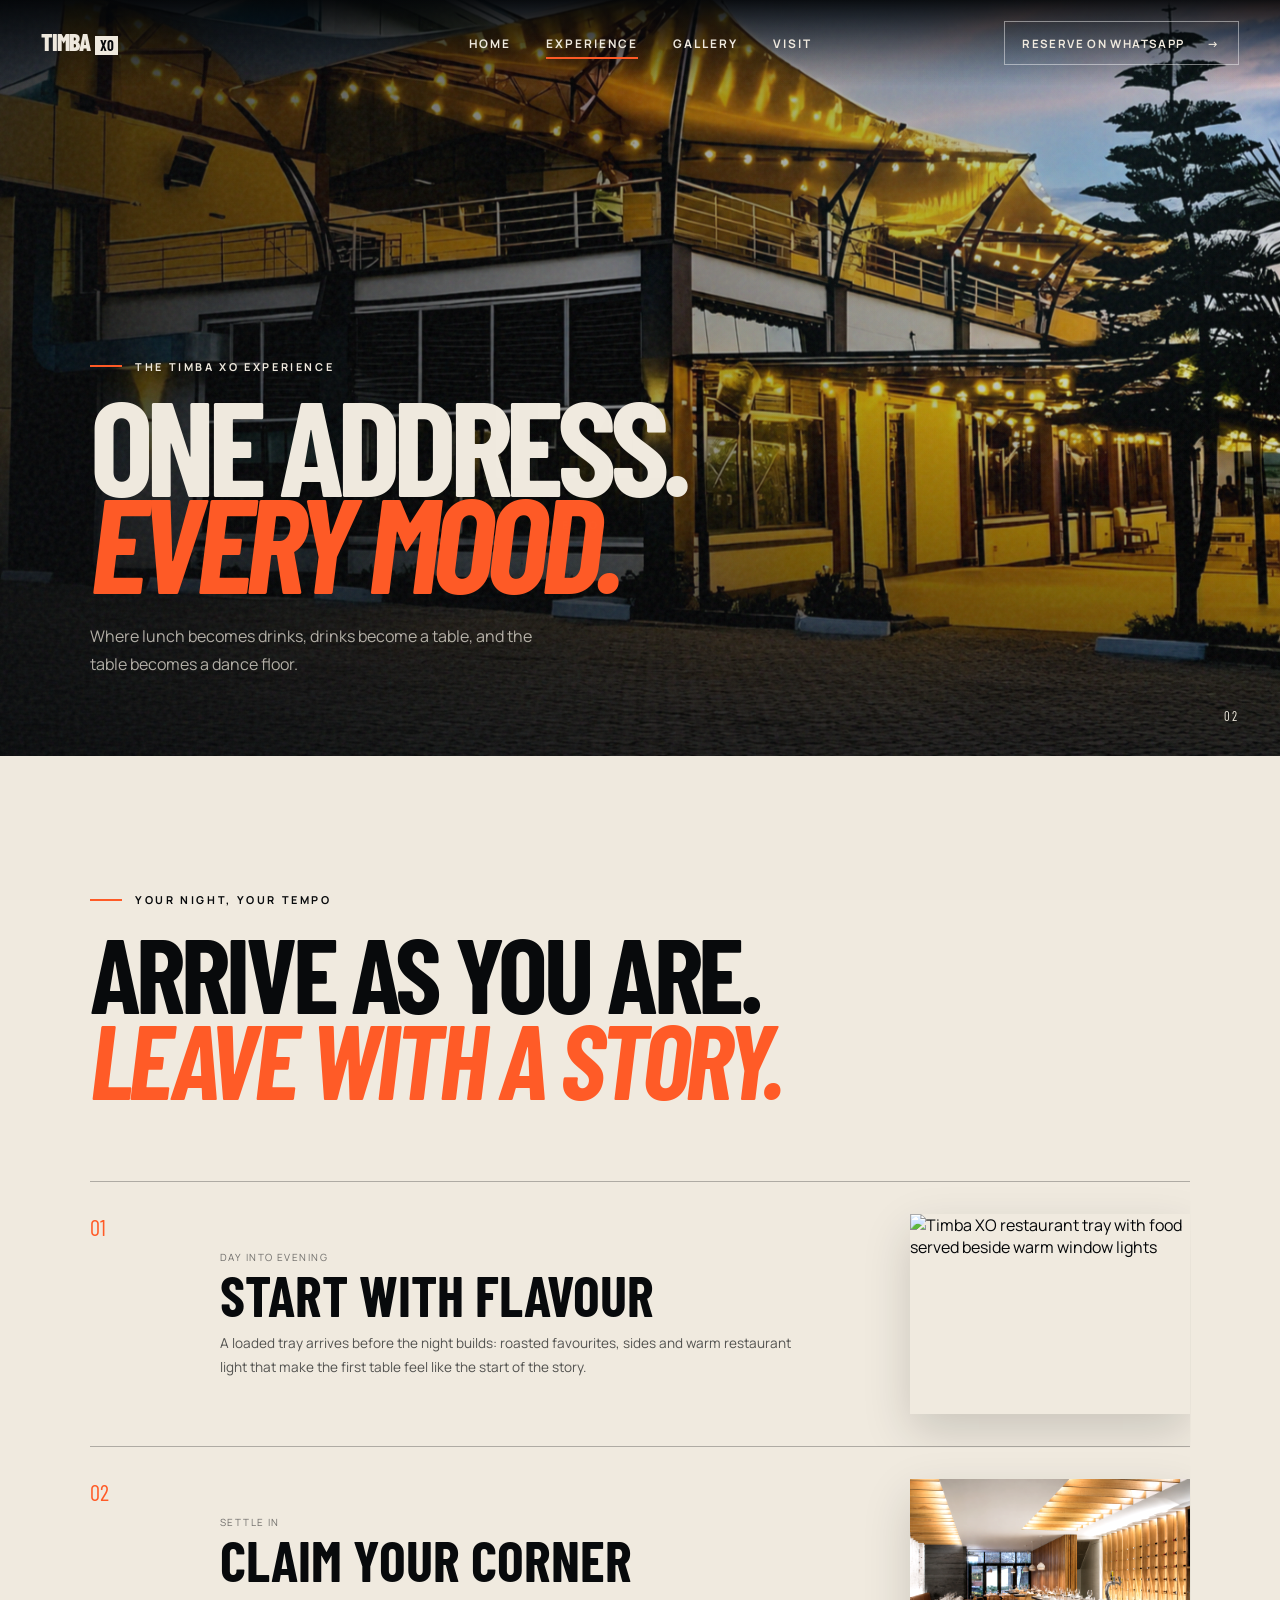
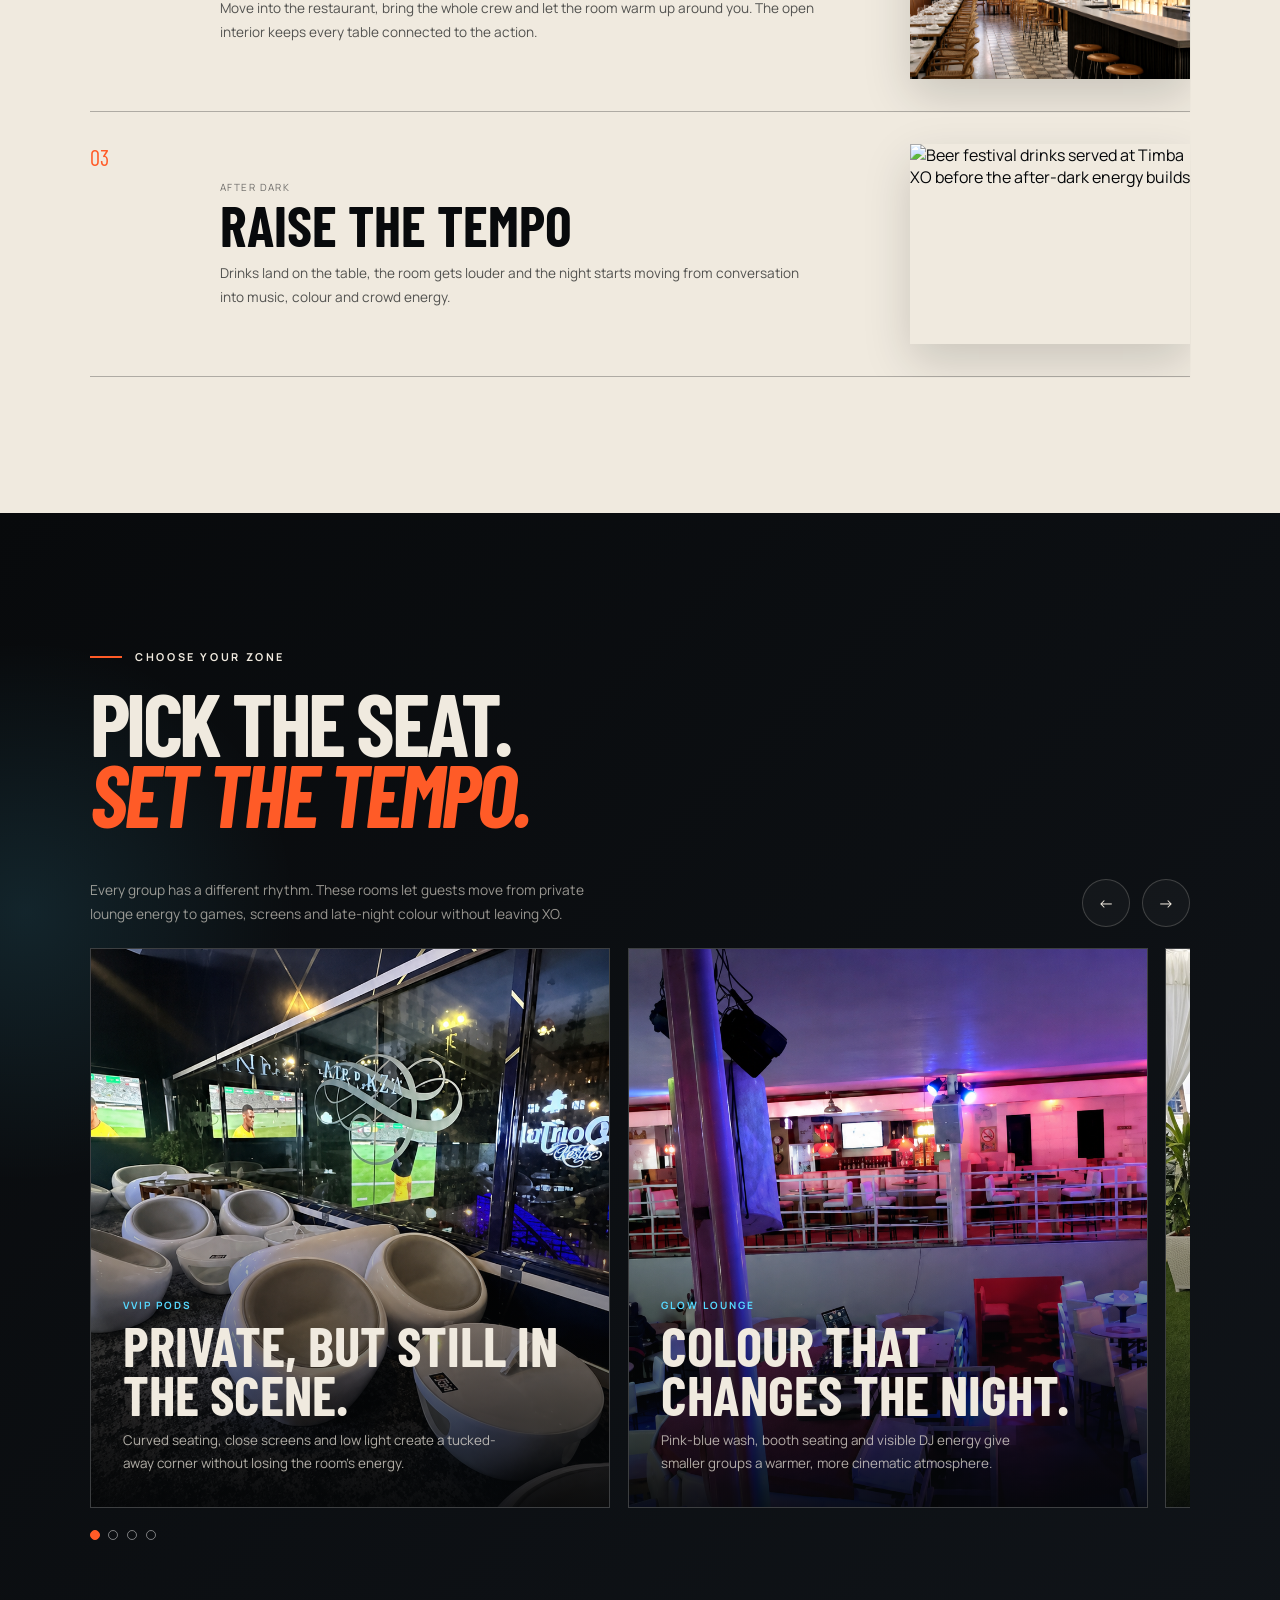
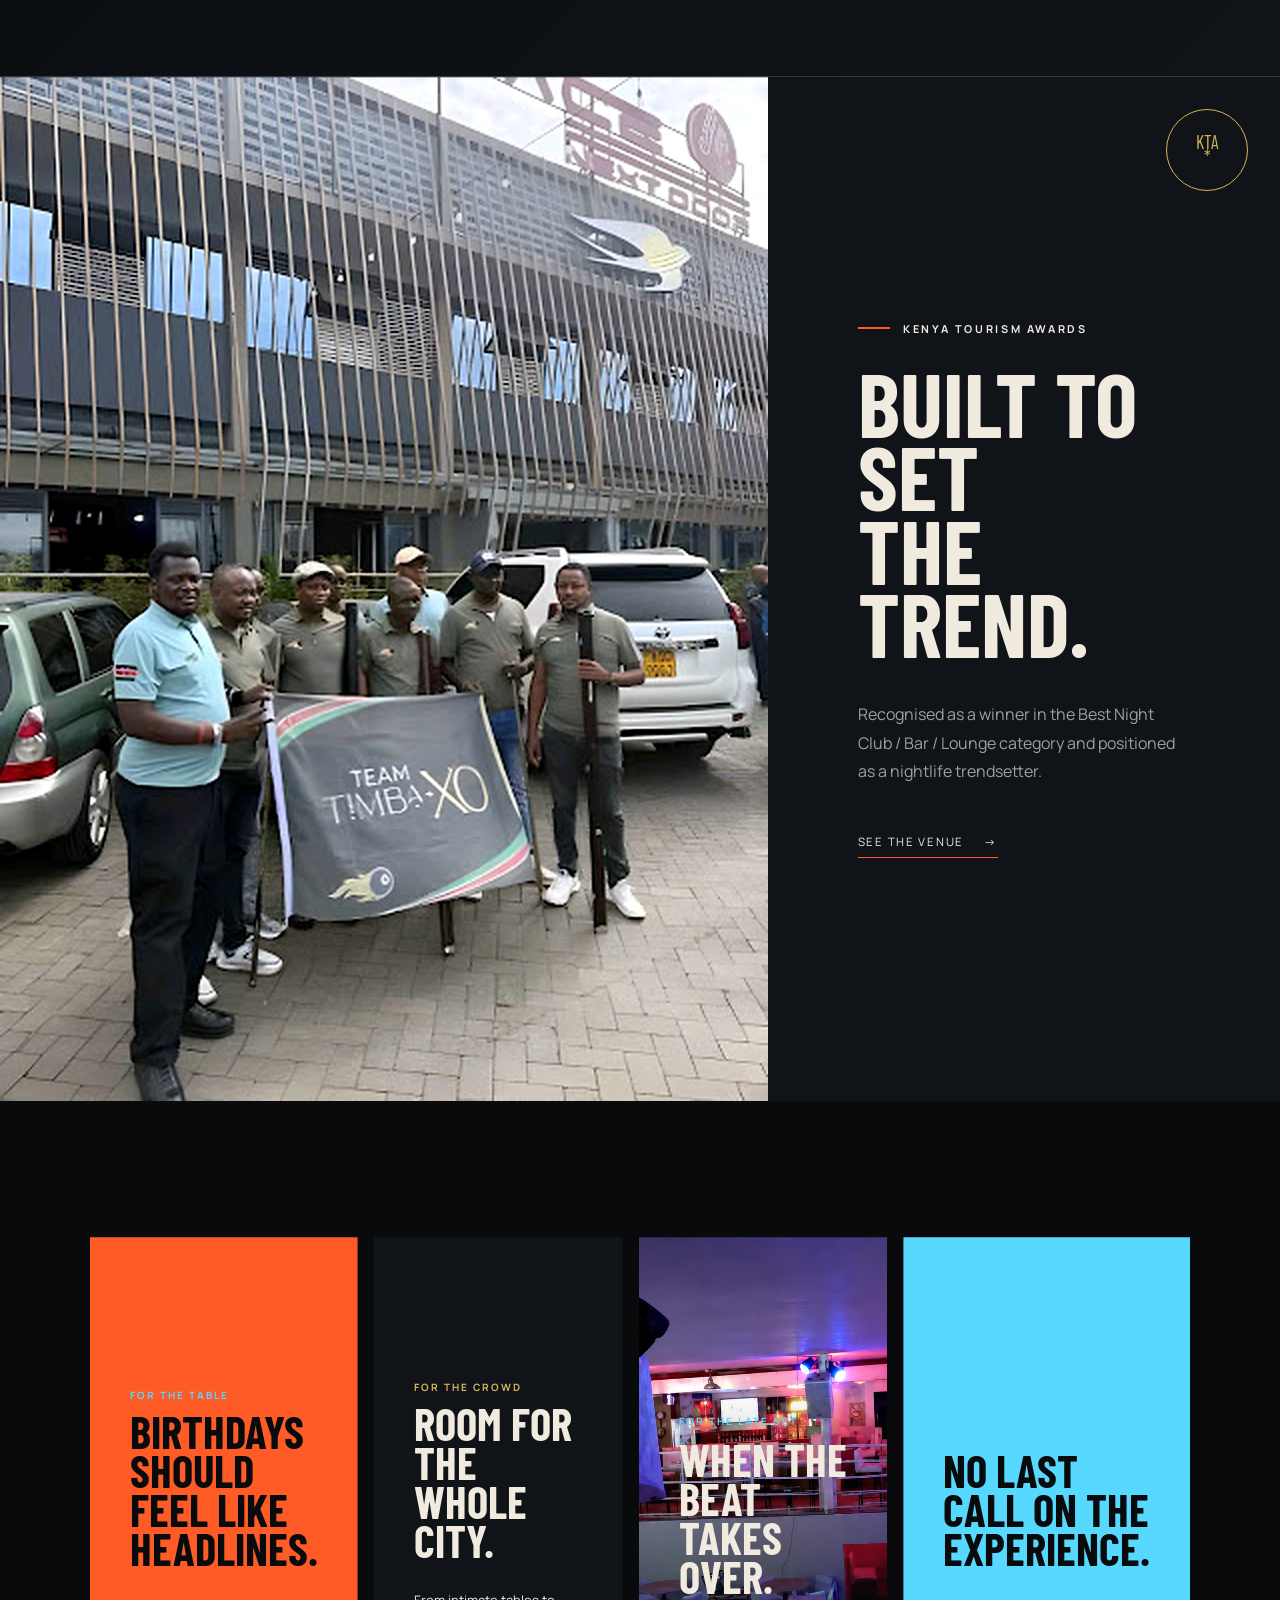
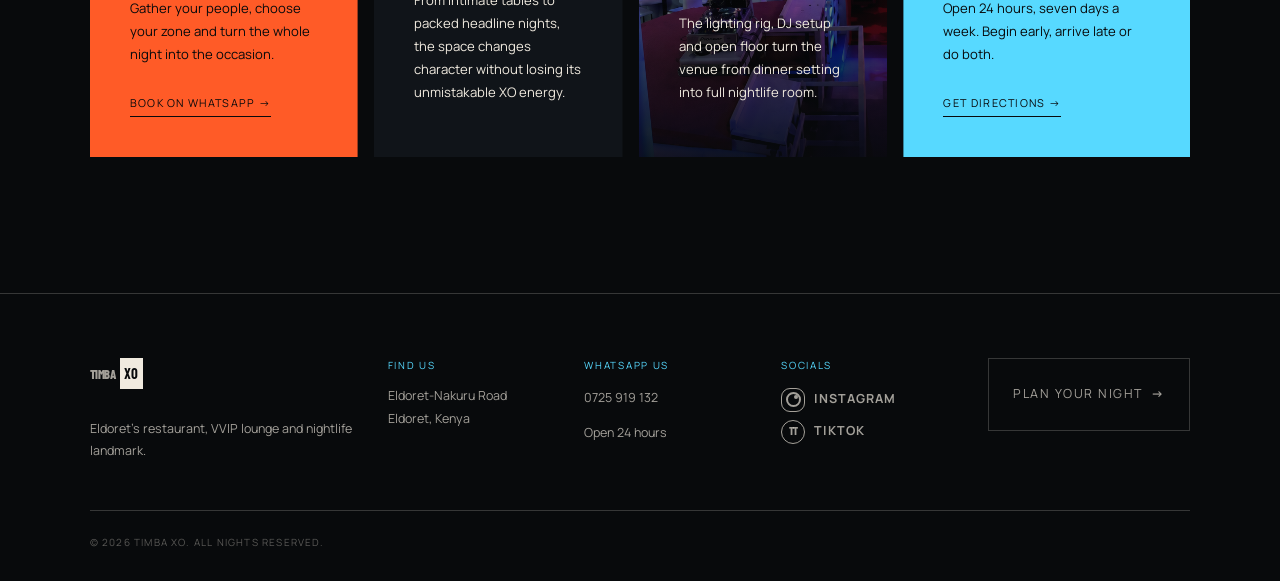
==== commit b1b75ae6: "Add Timba XO premium motion pass" ====
--- a/outputs/experience.html
+++ b/outputs/experience.html
@@ -52,7 +52,7 @@
         <p class="kicker"><span></span> Choose your zone</p>
         <h2>Pick the seat.<br><em>Set the tempo.</em></h2>
       </div>
-      <div class="story-carousel zone-carousel reveal" data-carousel>
+      <div class="story-carousel zone-carousel reveal" data-carousel data-carousel-autoplay data-autoplay-ms="2200">
         <div class="carousel-topline">
           <p>Every group has a different rhythm. These rooms let guests move from private lounge energy to games, screens and late-night colour without leaving XO.</p>
           <div class="carousel-controls">
@@ -111,6 +111,8 @@
     <a class="footer-action" href="./visit.html">Plan your night <b>&rarr;</b></a>
     <small>&copy; <span data-year></span> Timba XO. All nights reserved.</small>
   </footer>
+  <script src="https://cdn.jsdelivr.net/npm/gsap@3.13.0/dist/gsap.min.js"></script>
+  <script src="https://cdn.jsdelivr.net/npm/gsap@3.13.0/dist/ScrollTrigger.min.js"></script>
   <script src="./app.js"></script>
 </body>
 </html>
--- a/outputs/styles.css
+++ b/outputs/styles.css
@@ -14,6 +14,7 @@
 * { box-sizing: border-box; }
 html { scroll-behavior: smooth; }
 body { margin: 0; background: var(--ink); color: var(--paper); font-family: var(--body); overflow-x: hidden; }
+body.is-intro-running { overflow: hidden; }
 body::selection { color: var(--ink); background: var(--blue); }
 a { color: inherit; text-decoration: none; }
 img { display: block; width: 100%; }
@@ -25,6 +26,15 @@
 .site-header.is-scrolled { background: rgba(8,10,12,.95); backdrop-filter: blur(16px); border-bottom: 1px solid var(--line); }
 .logo { display: inline-flex; align-items: baseline; width: max-content; font-family: var(--display); font-weight: 800; letter-spacing: -.04em; font-size: 1.5rem; line-height: 1; }
 .logo b { margin-left: .28rem; padding: .18rem .3rem .13rem; color: var(--ink); background: var(--paper); font-size: .9rem; letter-spacing: -.02em; }
+.site-header .logo { --logo-x: 0px; --logo-y: 0px; --logo-rotate: 0deg; --logo-depth-x: 0px; --logo-depth-y: 0px; position: relative; transform: translate3d(var(--logo-x), var(--logo-y), 0) rotate(var(--logo-rotate)); transition: transform .48s cubic-bezier(.2,.7,.2,1); will-change: transform; }
+.site-header .logo::before { content: ""; position: absolute; inset: -18px -22px; }
+.site-header .logo::after { content: ""; position: absolute; left: -2px; right: -2px; bottom: -9px; height: 2px; background: linear-gradient(90deg, transparent, var(--orange), var(--blue), transparent); opacity: 0; transform: scaleX(.25); transform-origin: center; transition: opacity .3s ease, transform .42s cubic-bezier(.2,.7,.2,1); }
+.site-header .logo span, .site-header .logo b { position: relative; z-index: 1; }
+.site-header .logo b { transform: translate3d(var(--logo-depth-x), var(--logo-depth-y), 0); transition: background .25s ease, color .25s ease, transform .42s cubic-bezier(.2,.7,.2,1); will-change: transform; }
+.site-header .logo:hover::after, .site-header .logo.is-magnetic::after { opacity: .9; transform: scaleX(1); }
+.site-header .logo:hover b, .site-header .logo.is-magnetic b { background: var(--orange); color: var(--ink); }
+.logo--footer { transition: color .25s ease, transform .25s ease; }
+.logo--footer:hover { color: var(--orange); transform: translateY(-2px); }
 .site-nav { display: flex; gap: 2.2rem; font-size: .74rem; font-weight: 700; text-transform: uppercase; letter-spacing: .16em; }
 .site-nav a { position: relative; padding: .7rem 0; }
 .site-nav a::after { content: ""; position: absolute; left: 0; bottom: .25rem; width: 0; height: 2px; background: var(--orange); transition: width .25s; }
@@ -33,6 +43,18 @@
 .header-cta:hover { background: var(--orange); border-color: var(--orange); color: var(--ink); }
 .header-cta span { margin-left: 1.2rem; }
 .menu-toggle { display: none; border: 0; background: none; text-transform: uppercase; letter-spacing: .12em; font-size: .75rem; }
+
+.txo-intro, .page-transition { position: fixed; inset: 0; z-index: 999; display: grid; place-items: center; background: radial-gradient(circle at 70% 18%, rgba(87,217,255,.18), transparent 32%), linear-gradient(135deg, #030405, var(--ink) 62%, #15100c); color: var(--paper); pointer-events: none; }
+.txo-intro { z-index: 1000; pointer-events: auto; }
+.txo-intro__inner, .page-transition__inner { position: relative; display: grid; gap: 1.1rem; justify-items: center; text-align: center; }
+.txo-intro__mark { display: flex; align-items: baseline; gap: .36rem; overflow: hidden; font-family: var(--display); font-size: clamp(4.2rem, 11vw, 11rem); font-weight: 800; line-height: .76; letter-spacing: -.06em; }
+.txo-intro__mark span { display: block; }
+.txo-intro__mark b { padding: .15em .22em .09em; color: var(--ink); background: var(--paper); font-size: .28em; letter-spacing: -.02em; }
+.txo-intro__tag, .page-transition__tag { color: var(--blue); font-size: .66rem; font-weight: 800; text-transform: uppercase; letter-spacing: .24em; }
+.txo-intro__line, .page-transition__line { width: min(320px, 64vw); height: 2px; transform-origin: left center; background: linear-gradient(90deg, var(--orange), var(--blue), transparent); }
+.page-transition { z-index: 998; opacity: 0; visibility: hidden; }
+.page-transition__mark { overflow: hidden; font-family: var(--display); font-size: clamp(2.8rem, 8vw, 8rem); font-weight: 800; line-height: .8; letter-spacing: -.05em; text-transform: uppercase; }
+.page-transition__mark span { display: block; }
 
 .home-hero { min-height: 100svh; position: relative; display: flex; align-items: flex-end; overflow: hidden; background: var(--ink); isolation: isolate; }
 .hero-slides, .hero-slide, .inner-hero__media { position: absolute; inset: 0; }
@@ -52,11 +74,30 @@
 .kicker.dark { color: var(--ink); }
 .home-hero h1, .inner-hero h1, .gallery-intro h1, .visit-hero h1 { max-width: 980px; margin: 0; font-family: var(--display); font-size: clamp(5.5rem, 12.2vw, 12rem); line-height: .72; text-transform: uppercase; letter-spacing: -.055em; }
 h1 em, h2 em { color: var(--orange); font-style: italic; font-weight: 700; }
+.home-hero [data-hero-kicker], .home-hero [data-hero-copy], .home-hero [data-hero-current] { transition: opacity .38s ease, transform .46s cubic-bezier(.2,.7,.2,1); will-change: opacity, transform; }
+.home-hero [data-hero-kicker] { transition-delay: .18s; }
+.home-hero [data-hero-copy] { transition-delay: .12s; }
+.hero-title-line { display: block; overflow: hidden; padding-bottom: .045em; margin-bottom: -.045em; }
+.hero-title-line > span { display: block; transition: opacity .5s ease, transform .64s cubic-bezier(.16,.82,.2,1); will-change: transform, opacity; }
+.hero-title-line--accent > span { transition-delay: .1s; }
+.home-hero.is-hero-text-exiting [data-hero-kicker] { opacity: 0; transform: translateY(-8px); }
+.home-hero.is-hero-text-exiting [data-hero-copy] { opacity: 0; transform: translateY(-5px); }
+.home-hero.is-hero-text-exiting [data-hero-current] { opacity: 0; transform: translateY(-110%); }
+.home-hero.is-hero-text-exiting [data-hero-kicker], .home-hero.is-hero-text-exiting [data-hero-copy], .home-hero.is-hero-text-exiting .hero-title-line > span { transition-delay: 0s; }
+.home-hero.is-hero-text-exiting .hero-title-line > span { opacity: .2; transform: translateY(-108%); transition-duration: .36s; }
+.home-hero.is-hero-text-entering [data-hero-kicker] { opacity: 0; transform: translateY(8px); }
+.home-hero.is-hero-text-entering [data-hero-copy] { opacity: 0; transform: translateY(7px); }
+.home-hero.is-hero-text-entering [data-hero-current] { opacity: 0; transform: translateY(110%); }
+.home-hero.is-hero-text-entering .hero-title-line > span { opacity: 0; transform: translateY(112%); }
 .hero-bottom { margin-top: 3rem; display: flex; align-items: flex-end; justify-content: space-between; gap: 2rem; }
 .hero-bottom > p { width: min(490px, 80%); margin: 0 0 1rem; line-height: 1.75; color: rgba(240,234,223,.78); font-size: .95rem; }
-.circle-link { width: 128px; aspect-ratio: 1; border: 1px solid rgba(255,255,255,.55); border-radius: 50%; display: flex; flex-direction: column; align-items: center; justify-content: center; gap: .65rem; font-size: .67rem; text-transform: uppercase; letter-spacing: .13em; text-align: center; transition: .3s; }
-.circle-link:hover { background: var(--orange); border-color: var(--orange); color: var(--ink); transform: rotate(-5deg); }
-.circle-link b { font-size: 1.2rem; }
+.circle-link { --circle-x: 0px; --circle-y: 0px; --circle-rotate: 0deg; --circle-text-x: 0px; --circle-text-y: 0px; --circle-arrow-y: 0px; width: 128px; aspect-ratio: 1; border: 1px solid rgba(255,255,255,.55); border-radius: 50%; position: relative; isolation: isolate; display: flex; flex-direction: column; align-items: center; justify-content: center; gap: .65rem; overflow: hidden; font-size: .67rem; text-transform: uppercase; letter-spacing: .13em; text-align: center; transform: translate3d(var(--circle-x), var(--circle-y), 0) rotate(var(--circle-rotate)); transition: color .28s ease, border-color .28s ease, transform .46s cubic-bezier(.2,.7,.2,1); will-change: transform; }
+.circle-link::before { content: ""; position: absolute; inset: 0; z-index: -1; border-radius: inherit; background: var(--orange); opacity: 0; transform: scale(.28); transition: opacity .32s ease, transform .42s cubic-bezier(.2,.7,.2,1); }
+.circle-link:hover, .circle-link:focus-visible, .circle-link.is-magnetic { border-color: var(--orange); color: var(--ink); }
+.circle-link:hover::before, .circle-link:focus-visible::before, .circle-link.is-magnetic::before { opacity: 1; transform: scale(1); }
+.circle-link span { display: block; transform: translate3d(var(--circle-text-x), var(--circle-text-y), 0); transition: transform .42s cubic-bezier(.2,.7,.2,1); will-change: transform; }
+.circle-link b { font-size: 1.2rem; transform: translate3d(0, var(--circle-arrow-y), 0); transition: transform .36s cubic-bezier(.2,.7,.2,1); will-change: transform; }
+.circle-link:hover, .circle-link:focus-visible { --circle-arrow-y: 4px; }
 .hero-index, .page-number { position: absolute; z-index: 2; right: 3.2vw; bottom: 2rem; font-family: var(--display); font-size: .8rem; letter-spacing: .15em; }
 .hero-controls { margin-top: 2.4rem; display: grid; grid-template-columns: minmax(180px, 330px) minmax(160px, 380px); gap: 1rem; align-items: center; }
 .hero-dots { display: flex; gap: .6rem; }
@@ -72,8 +113,9 @@
 .video-feature__heading, .video-feature__frame { position: relative; z-index: 1; }
 .video-feature__heading h2 { margin: .4rem 0 1.5rem; font-family: var(--display); font-size: clamp(4.5rem,7.5vw,8rem); line-height: .8; letter-spacing: -.04em; text-transform: uppercase; }
 .video-feature__heading > p:last-child { max-width: 460px; color: rgba(240,234,223,.62); font-size: .86rem; line-height: 1.85; }
-.video-feature__frame { padding: .7rem; border: 1px solid var(--line); background: #030405; box-shadow: 0 32px 90px rgba(0,0,0,.35); }
-.video-feature__frame iframe { display: block; width: 100%; aspect-ratio: 16/9; border: 0; background: #000; }
+.video-feature__frame { padding: .7rem; border: 1px solid var(--line); background: #030405; box-shadow: 0 32px 90px rgba(0,0,0,.35); transform-origin: center center; }
+.video-feature__frame iframe, .video-feature__player { display: block; width: 100%; aspect-ratio: 16/9; border: 0; background: #000; }
+.video-feature__player { object-fit: cover; color-scheme: dark; }
 .video-feature__label { position: absolute; right: 1.4rem; bottom: -1.2rem; padding: .7rem 1rem; background: var(--orange); color: var(--ink); font-size: .6rem; font-weight: 700; text-transform: uppercase; letter-spacing: .16em; }
 
 .ticker { overflow: hidden; background: var(--orange); color: var(--ink); border-block: 2px solid var(--ink); }
@@ -82,18 +124,23 @@
 .ticker i { font-style: normal; font-size: .8rem; }
 .section-pad { padding: 8.5rem 7vw; }
 
-.manifesto { display: grid; grid-template-columns: 1fr 3fr; gap: 4rem; border-bottom: 1px solid var(--line); }
+.manifesto { position: relative; isolation: isolate; overflow: hidden; display: grid; grid-template-columns: 1fr 3fr; gap: 4rem; border-bottom: 1px solid var(--line); background: radial-gradient(circle at 72% 78%, rgba(87,217,255,.08), transparent 32%), linear-gradient(180deg, var(--ink), #050607 82%); }
+.manifesto::before { content: ""; position: absolute; inset: auto 0 0; height: 62%; z-index: 0; pointer-events: none; background: linear-gradient(180deg, transparent, rgba(8,10,12,.5) 35%, var(--ink) 100%); }
+.manifesto-terrain { position: absolute; left: -4vw; right: -4vw; bottom: -5%; height: 66%; z-index: 0; pointer-events: none; opacity: .82; background: linear-gradient(180deg, transparent 0%, rgba(87,217,255,.08) 38%, rgba(8,10,12,.58) 100%), repeating-linear-gradient(92deg, rgba(87,217,255,.08) 0 1px, transparent 1px 58px), repeating-linear-gradient(0deg, rgba(87,217,255,.06) 0 1px, transparent 1px 48px); -webkit-mask-image: linear-gradient(180deg, transparent 0%, #000 26%, #000 100%); mask-image: linear-gradient(180deg, transparent 0%, #000 26%, #000 100%); }
+.manifesto-terrain::after { content: ""; position: absolute; inset: 0; background: radial-gradient(circle at 54% 64%, rgba(255,91,39,.15), transparent 20%), linear-gradient(180deg, transparent 0%, rgba(8,10,12,.68) 82%, var(--ink) 100%); mix-blend-mode: screen; opacity: .55; }
+.manifesto-terrain canvas { position: relative; z-index: 1; display: block; width: 100%; height: 100%; }
+.manifesto__label, .manifesto__copy { position: relative; z-index: 1; }
 .manifesto__label { color: rgba(240,234,223,.55); font-size: .7rem; letter-spacing: .18em; text-transform: uppercase; }
 .manifesto__label span { color: var(--orange); margin-right: 1rem; }
 .manifesto__copy > p:first-child { margin: 0; color: var(--paper-2); font-family: var(--display); font-size: clamp(2rem,4vw,4rem); text-transform: uppercase; line-height: 1; }
 .manifesto h2, .proof h2, .section-heading h2, .journey h2, .reservation h2 { margin: .1rem 0 2.3rem; font-family: var(--display); font-size: clamp(4rem,8.2vw,8.5rem); text-transform: uppercase; line-height: .82; letter-spacing: -.04em; }
 .manifesto .lede { max-width: 700px; margin-left: auto; color: rgba(240,234,223,.66); line-height: 1.9; font-size: 1rem; }
 
-.moods { display: grid; grid-template-columns: 1.2fr .8fr; gap: 1.2rem; align-items: start; }
+.moods { display: grid; grid-template-columns: minmax(0, 1.12fr) minmax(320px, .88fr); gap: 1.2rem; align-items: stretch; }
 .mood-card { position: relative; min-height: 430px; overflow: hidden; }
-.mood-card--wide { min-height: 660px; grid-row: span 2; }
+.mood-card--wide { min-height: clamp(660px, 76vw, 880px); grid-row: span 2; height: 100%; }
 .mood-card--tall { min-height: 480px; }
-.mood-card--small { min-height: 360px; margin-left: 22%; }
+.mood-card--small { min-height: 360px; margin-left: 0; }
 .mood-card--graphic { background: linear-gradient(145deg, var(--orange), #ff8a32); color: var(--ink); }
 .mood-card--graphic::after { background: linear-gradient(0deg, rgba(8,10,12,.22), transparent 70%); }
 .mood-card__number { padding: 1.2rem 1.6rem; font-family: var(--display); font-size: clamp(7rem,12vw,12rem); font-weight: 800; line-height: .8; letter-spacing: -.07em; }
@@ -120,7 +167,7 @@
 .carousel-controls { display: flex; gap: .75rem; }
 .carousel-controls button { width: 48px; height: 48px; border: 1px solid var(--line); border-radius: 50%; background: rgba(255,255,255,.03); cursor: pointer; transition: .25s; }
 .carousel-controls button:hover { background: var(--orange); border-color: var(--orange); color: var(--ink); }
-.carousel-viewport { overflow: hidden; }
+.carousel-viewport { overflow: hidden; touch-action: pan-y; }
 .carousel-track { display: flex; gap: 1.1rem; transition: transform .55s cubic-bezier(.2,.7,.2,1); will-change: transform; }
 .story-card { position: relative; flex: 0 0 min(82vw, 520px); min-height: 560px; overflow: hidden; border: 1px solid var(--line); background: var(--ink-2); }
 .story-card img { position: absolute; inset: 0; height: 100%; object-fit: cover; transition: transform .8s cubic-bezier(.2,.7,.2,1), filter .35s; }
@@ -132,8 +179,16 @@
 .proof h2 { font-size: clamp(4.2rem,7vw,7.5rem); }
 .proof__stats { display: grid; grid-template-columns: 1fr 1fr; border-top: 1px solid rgba(8,10,12,.3); border-left: 1px solid rgba(8,10,12,.3); }
 .proof__stats div, .proof-review-link { padding: 2rem; border-right: 1px solid rgba(8,10,12,.3); border-bottom: 1px solid rgba(8,10,12,.3); display: flex; flex-direction: column; justify-content: center; }
+.proof__stats [data-stat-card] { position: relative; overflow: hidden; }
+.proof__stats [data-stat-card]::after { content: ""; position: absolute; left: 0; right: 0; bottom: 0; height: 3px; background: linear-gradient(90deg, var(--orange), var(--gold), transparent); opacity: 0; transform: scaleX(0); transform-origin: left; }
+.proof__stats [data-stat-card].is-counting::after { opacity: .95; animation: statLine 1.45s cubic-bezier(.18,.82,.24,1) forwards; }
+.proof__stats [data-stat-card].has-counted::after { opacity: 0; transform: scaleX(1); transition: opacity .5s ease; }
 .proof__stats strong { font-family: var(--display); font-size: clamp(3rem,5vw,5.5rem); line-height: 1; }
-.proof__stats span { margin-top: .5rem; font-size: .66rem; text-transform: uppercase; letter-spacing: .16em; }
+.proof__stats strong[data-stat-value] { font-variant-numeric: tabular-nums; }
+.stat-reveal { display: inline-block; overflow: hidden; }
+.stat-reveal span { display: inline-block; }
+.is-counting .stat-reveal span { animation: statReveal 1.05s cubic-bezier(.18,.82,.24,1) both; }
+.proof__stats div > span, .proof-review-link > span { margin-top: .5rem; font-size: .66rem; text-transform: uppercase; letter-spacing: .16em; }
 .proof-review-link { grid-column: 1 / -1; min-height: 190px; color: var(--paper); background: linear-gradient(135deg, var(--ink), #172027); border-color: var(--ink); transition: transform .3s, background .3s; }
 .proof-review-link:hover, .proof-review-link:focus-visible { transform: translateY(-6px); background: linear-gradient(135deg, #172027, var(--orange)); color: var(--paper); }
 .proof-review-link strong { margin-top: .45rem; color: var(--orange); }
@@ -227,10 +282,14 @@
 .experience-tile--image:hover img, .experience-tile--image:focus-visible img { transform: scale(1.055); }
 
 /* Gallery */
-.gallery-intro { min-height: 82svh; display: grid; grid-template-columns: 1.35fr .65fr; gap: 6vw; align-items: end; padding-top: 160px; background: radial-gradient(circle at 80% 12%, rgba(87,217,255,.12), transparent 32%), linear-gradient(145deg, #080a0c 55%, #111a20); }
+.gallery-intro { min-height: 82svh; position: relative; isolation: isolate; overflow: hidden; display: grid; grid-template-columns: 1.35fr .65fr; gap: 6vw; align-items: end; padding-top: 160px; background: radial-gradient(circle at 80% 12%, rgba(87,217,255,.12), transparent 32%), linear-gradient(145deg, #080a0c 55%, #111a20); }
+.gallery-intro::before { content: ""; position: absolute; inset: 0; z-index: -2; background: linear-gradient(90deg, rgba(8,10,12,.92) 0%, rgba(8,10,12,.72) 42%, rgba(8,10,12,.28)), linear-gradient(0deg, var(--ink), transparent 40%), url("./assets/timba-gallery-hero.jpg") center/cover no-repeat; opacity: .96; }
+.gallery-intro::after { content: ""; position: absolute; inset: 0; z-index: -1; background: radial-gradient(circle at 74% 34%, rgba(87,217,255,.18), transparent 26%), repeating-linear-gradient(120deg, rgba(87,217,255,.08) 0 1px, transparent 1px 64px), repeating-linear-gradient(35deg, rgba(255,91,39,.07) 0 1px, transparent 1px 86px); mix-blend-mode: screen; opacity: .48; pointer-events: none; }
+.gallery-intro > * { position: relative; z-index: 1; }
 .gallery-intro h1 { font-size: clamp(6rem,11vw,11rem); }
 .gallery-intro > p { max-width: 430px; padding-bottom: 1rem; color: rgba(240,234,223,.62); line-height: 1.9; }
-.editorial-gallery { display: grid; grid-template-columns: repeat(12, 1fr); gap: 7rem 1.2rem; }
+.editorial-gallery { position: relative; isolation: isolate; display: grid; grid-template-columns: repeat(12, 1fr); gap: 7rem 1.2rem; background: radial-gradient(circle at 12% 20%, rgba(87,217,255,.07), transparent 30%), radial-gradient(circle at 88% 58%, rgba(255,91,39,.08), transparent 28%); }
+.editorial-gallery::before { content: ""; position: absolute; inset: 2rem 0 0; z-index: -1; background: repeating-linear-gradient(100deg, rgba(87,217,255,.05) 0 1px, transparent 1px 74px), repeating-linear-gradient(0deg, rgba(240,234,223,.035) 0 1px, transparent 1px 92px); -webkit-mask-image: linear-gradient(180deg, transparent, #000 12%, #000 84%, transparent); mask-image: linear-gradient(180deg, transparent, #000 12%, #000 84%, transparent); }
 .gallery-item { margin: 0; }
 .gallery-item--wide { grid-column: span 7; }
 .gallery-item--portrait { grid-column: span 5; padding-top: 8rem; }
@@ -315,6 +374,8 @@
 @keyframes heroProgress { from { width: 0; } to { width: 100%; } }
 @keyframes ticker { to { transform: translateX(-50%); } }
 @keyframes reviewIn { from { opacity: 0; transform: translateY(12px); } to { opacity: 1; transform: none; } }
+@keyframes statLine { 0% { transform: scaleX(0); opacity: 0; } 12% { opacity: .95; } 100% { transform: scaleX(1); opacity: .35; } }
+@keyframes statReveal { from { transform: translateY(105%); opacity: 0; } to { transform: translateY(0); opacity: 1; } }
 
 @media (max-width: 1180px) {
   .experience-grid { grid-template-columns: 1fr 1fr; }
@@ -358,6 +419,7 @@
   .video-feature__heading h2 { font-size: 4.5rem; }
   .video-feature__label { right: .8rem; bottom: -.9rem; }
   .manifesto { gap: 2rem; }
+  .manifesto-terrain { height: 50%; opacity: .55; }
   .manifesto h2, .proof h2, .section-heading h2, .journey h2, .reservation h2 { font-size: 4rem; }
   .manifesto .lede { margin-left: 0; }
   .moods { grid-template-columns: 1fr; gap: 1rem; }
@@ -400,7 +462,17 @@
   .booking-dialog { padding: 2rem 1.3rem; }
 }
 
+@media (hover: none), (pointer: coarse) {
+  .site-header .logo, .site-header .logo b, .circle-link, .circle-link span, .circle-link b { will-change: auto; }
+  .site-header .logo { transform: none !important; }
+  .site-header .logo b { transform: none !important; }
+  .circle-link { transform: translate3d(0, 0, 0) rotate(0deg); }
+  .circle-link:active { transform: rotate(-3deg); }
+}
+
 @media (prefers-reduced-motion: reduce) {
   *, *::before, *::after { scroll-behavior: auto !important; animation-duration: .01ms !important; animation-iteration-count: 1 !important; transition-duration: .01ms !important; }
   .hero-progress span { animation: none !important; width: 100%; }
-}
+  .site-header .logo, .site-header .logo b, .circle-link, .circle-link span, .circle-link b { transform: none !important; will-change: auto; }
+  .home-hero [data-hero-kicker], .home-hero [data-hero-copy], .home-hero [data-hero-current], .hero-title-line > span { will-change: auto; }
+}
